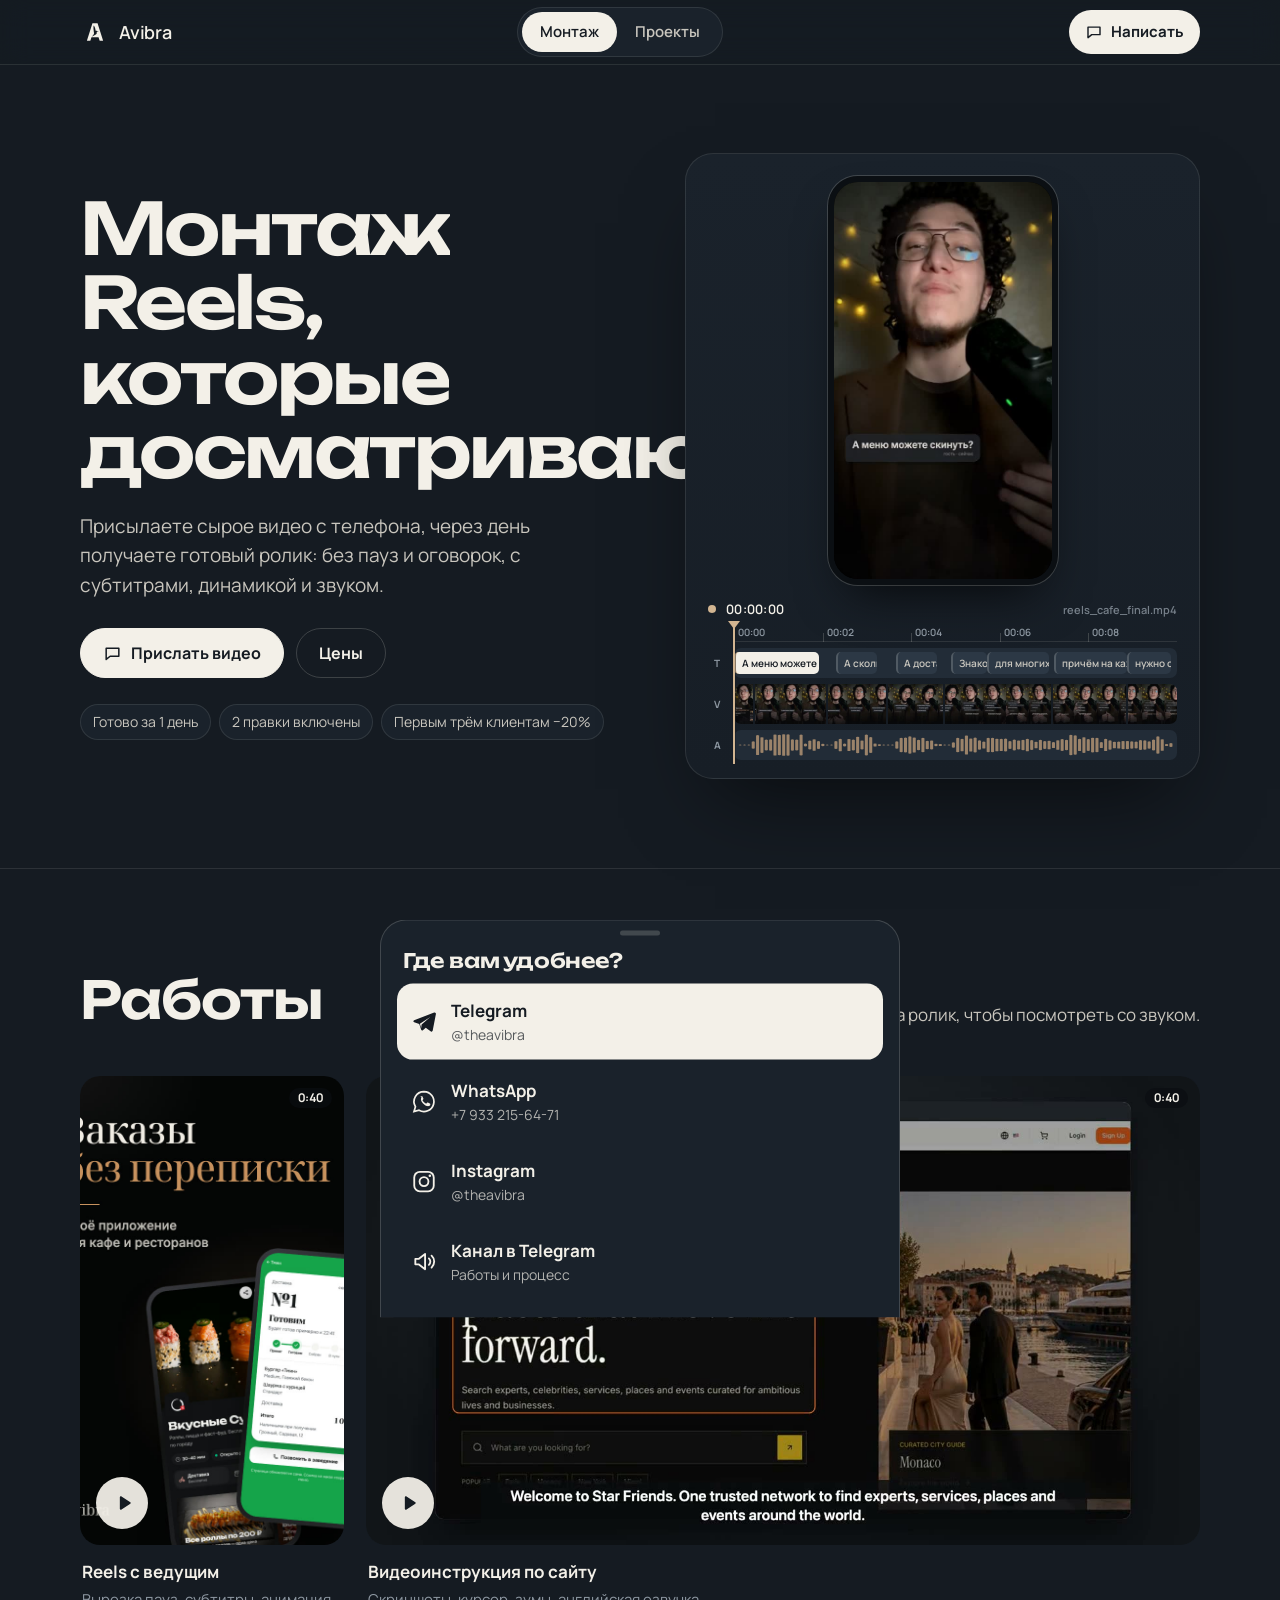
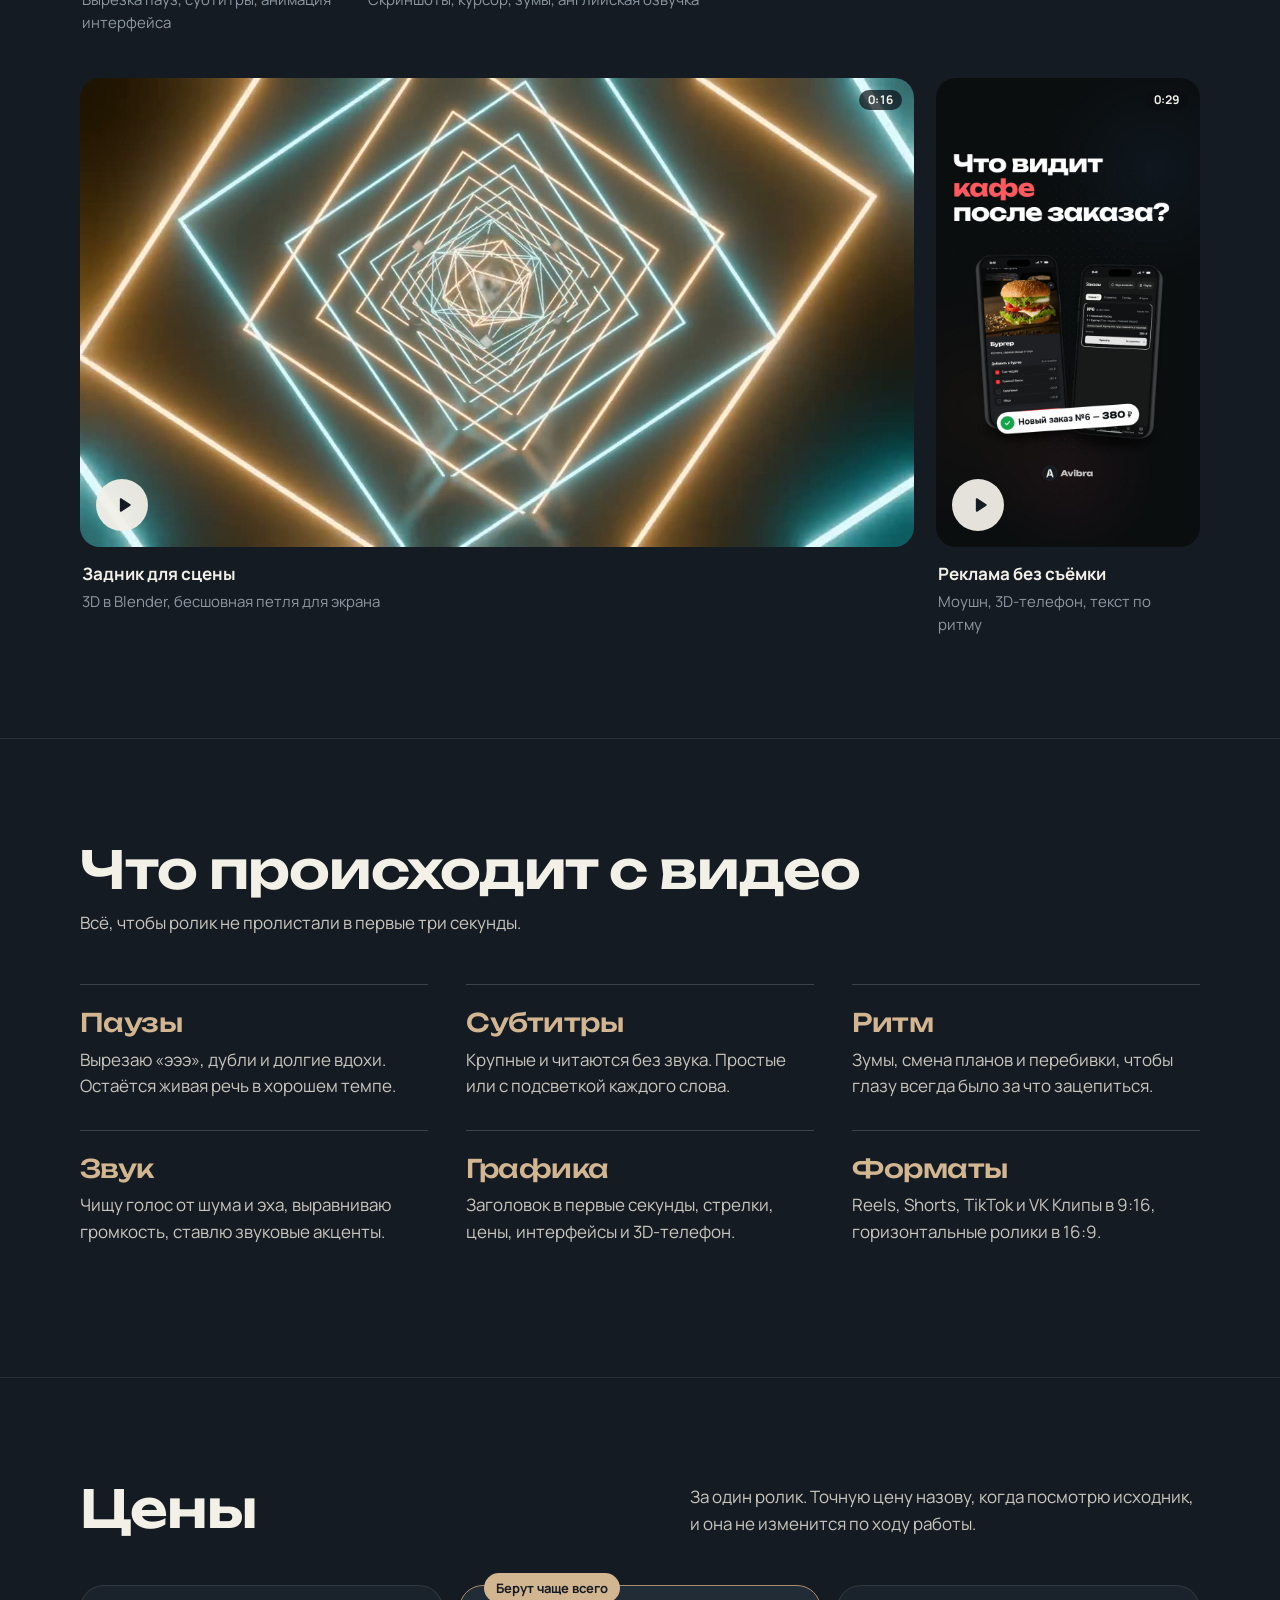
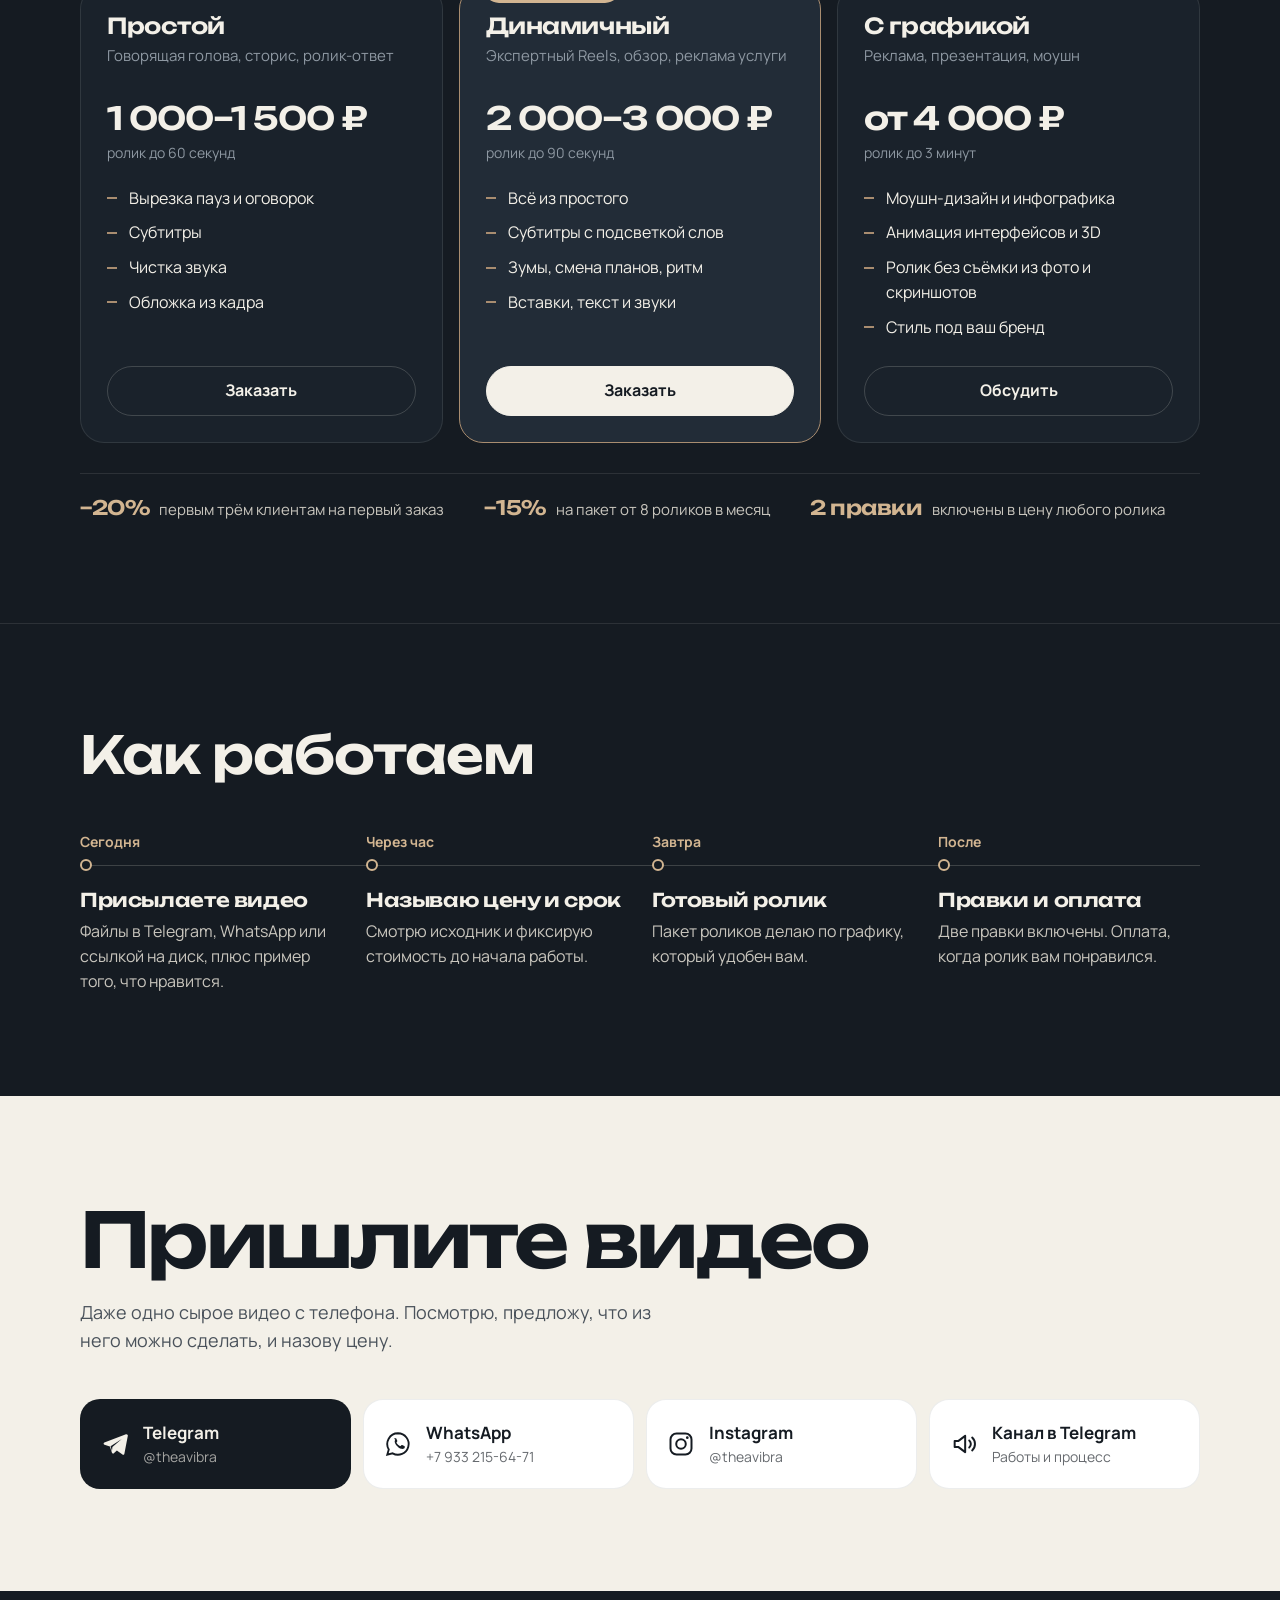
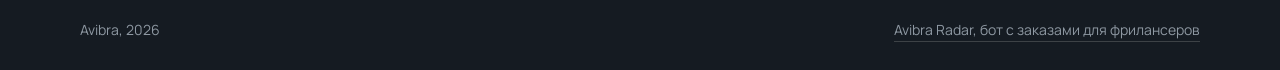
==== montazh/index.html @ d9e817b3 "Новый дизайн на главном адресе, /v2/ остаётся Co-Authored-By: Claude Opus 5.5 <noreply@anthropic.com" ====
<!doctype html>
<html lang="ru" data-page="m">
<head>
<meta charset="utf-8">
<meta name="viewport" content="width=device-width, initial-scale=1, viewport-fit=cover">
<meta name="theme-color" content="#151B22">
<meta name="color-scheme" content="dark">

<title>Монтаж Reels и коротких роликов, Avibra</title>
<meta name="description" content="Монтирую Reels, Shorts и TikTok: вырезка пауз, субтитры, динамика и звук. От 1 000 ₽, готово за 1 день.">
<meta property="og:title" content="Монтаж Reels и коротких роликов, Avibra">
<meta property="og:description" content="Монтирую Reels, Shorts и TikTok: вырезка пауз, субтитры, динамика и звук. От 1 000 ₽, готово за 1 день.">
<meta property="og:image" content="https://avibnr.github.io/assets/radar-og.jpg">
<link rel="icon" href="/v2/avibra-favicon.svg" type="image/svg+xml">
<link rel="preload" href="/v2/fonts/unbounded.woff2" as="font" type="font/woff2" crossorigin>
<link rel="preload" href="/v2/fonts/manrope.woff2" as="font" type="font/woff2" crossorigin>
<link rel="stylesheet" href="/v2/style.css?v=10">
<script>document.documentElement.classList.add('js')</script>
</head>
<body>
<div class="progress" aria-hidden="true"></div>
<header class="bar">
  <div class="bar-in">
    <a class="logo" href="/" aria-label="Avibra, на главную"><svg aria-hidden="true"><use href="/v2/icons.svg#mark"/></svg><span>Avibra</span></a>
    <nav class="switch" aria-label="Направления">
      <a href="/montazh/" aria-current="page"><span class="pill"></span><span class="t">Монтаж</span></a>
      <a href="/proekty/"><span class="t">Проекты</span></a>
    </nav>
    <button class="bar-cta" type="button" data-write><svg aria-hidden="true"><use href="/v2/icons.svg#msg"/></svg><span>Написать</span></button>
  </div>
</header>
<main>
<section class="hero">
  <div class="wrap hero-in">
    <div class="hero-text">
      <h1><span class="w" style="--i:0"><span>Монтаж</span></span> <span class="w" style="--i:1"><span>Reels,</span></span> <span class="w" style="--i:2"><span>которые</span></span> <span class="w" style="--i:3"><span>досматривают</span></span></h1>
      <p class="lede">Присылаете сырое видео с телефона, через день получаете готовый ролик: без пауз и оговорок, с субтитрами, динамикой и звуком.</p>
      <div class="row">
        <button class="btn btn-main" type="button" data-write><svg aria-hidden="true"><use href="/v2/icons.svg#msg"/></svg>Прислать видео</button>
        <a class="btn" href="#price">Цены</a>
      </div>
      <p class="facts"><span>Готово за 1 день</span><span>2 правки включены</span><span>Первым трём клиентам −20%</span></p>
    </div>
    <div class="stage" data-show="m"><div class="stage-m"><div class="editor" data-len="10.0">
  <div class="phone">
    <video src="/assets/video/hero-loop.mp4" poster="/assets/video/hero-poster.jpg" muted loop playsinline autoplay preload="auto" aria-label="Фрагмент Reels, смонтированного в Avibra"></video>
    <span class="cap" aria-hidden="true"></span>
  </div>
  <div class="tl" aria-hidden="true">
    <div class="tl-top"><span class="rec"></span><span class="tc">00:00:00</span><span class="tl-name">reels_cafe_final.mp4</span></div>
    <div class="ruler"><span style="left:0.00%">00:00</span><span style="left:20.00%">00:02</span><span style="left:40.00%">00:04</span><span style="left:60.00%">00:06</span><span style="left:80.00%">00:08</span></div>
    <div class="track t"><b>T</b><div class="lane"><span class="sub" data-a="0.0" data-b="1.92" style="left:0.00%;width:19.20%">А меню можете скинуть?</span><span class="sub" data-a="2.3" data-b="3.22" style="left:23.00%;width:9.20%">А сколько ждать?</span><span class="sub" data-a="3.66" data-b="4.58" style="left:36.60%;width:9.20%">А доставка есть?</span><span class="sub" data-a="4.9" data-b="5.7" style="left:49.00%;width:8.00%">Знакомая ситуация</span><span class="sub" data-a="5.7" data-b="7.12" style="left:57.00%;width:14.20%">для многих заведений,</span><span class="sub" data-a="7.22" data-b="8.87" style="left:72.20%;width:16.50%">причём на каждое такое сообщение</span><span class="sub" data-a="8.87" data-b="9.86" style="left:88.70%;width:9.90%">нужно отвечать.</span></div></div>
    <div class="track v"><b>V</b><div class="lane"><div class="film" style="background-image:url(/assets/video/hero-strip.jpg)"></div><i style="left:4.50%"></i><i style="left:21.00%"></i><i style="left:34.50%"></i><i style="left:47.50%"></i><i style="left:71.70%"></i><i style="left:88.70%"></i></div></div>
    <div class="track a"><b>A</b><div class="lane"><svg class="wave" viewBox="0 0 200 40" preserveAspectRatio="none" aria-hidden="true"><rect x="0.3" y="19.3" width="1.4" height="1.4" rx=".7"/><rect x="2.3" y="19.3" width="1.4" height="1.4" rx=".7"/><rect x="4.3" y="19.3" width="1.4" height="1.4" rx=".7"/><rect x="6.3" y="13.7" width="1.4" height="12.6" rx=".7"/><rect x="8.3" y="3.3" width="1.4" height="33.5" rx=".7"/><rect x="10.3" y="6.9" width="1.4" height="26.3" rx=".7"/><rect x="12.3" y="10.8" width="1.4" height="18.4" rx=".7"/><rect x="14.3" y="10.5" width="1.4" height="19.1" rx=".7"/><rect x="16.3" y="2.4" width="1.4" height="35.3" rx=".7"/><rect x="18.3" y="3.1" width="1.4" height="33.8" rx=".7"/><rect x="20.3" y="2.0" width="1.4" height="36.0" rx=".7"/><rect x="22.3" y="2.2" width="1.4" height="35.6" rx=".7"/><rect x="24.3" y="10.5" width="1.4" height="19.1" rx=".7"/><rect x="26.3" y="11.0" width="1.4" height="18.0" rx=".7"/><rect x="28.3" y="2.7" width="1.4" height="34.6" rx=".7"/><rect x="30.3" y="17.5" width="1.4" height="5.0" rx=".7"/><rect x="32.3" y="12.6" width="1.4" height="14.8" rx=".7"/><rect x="34.3" y="10.3" width="1.4" height="19.4" rx=".7"/><rect x="36.3" y="13.5" width="1.4" height="13.0" rx=".7"/><rect x="38.3" y="17.8" width="1.4" height="4.3" rx=".7"/><rect x="40.3" y="19.3" width="1.4" height="1.4" rx=".7"/><rect x="42.3" y="19.3" width="1.4" height="1.4" rx=".7"/><rect x="44.3" y="13.5" width="1.4" height="13.0" rx=".7"/><rect x="46.3" y="9.6" width="1.4" height="20.9" rx=".7"/><rect x="48.3" y="17.5" width="1.4" height="5.0" rx=".7"/><rect x="50.3" y="9.9" width="1.4" height="20.2" rx=".7"/><rect x="52.3" y="10.8" width="1.4" height="18.4" rx=".7"/><rect x="54.3" y="6.1" width="1.4" height="27.7" rx=".7"/><rect x="56.3" y="12.4" width="1.4" height="15.1" rx=".7"/><rect x="58.3" y="2.5" width="1.4" height="34.9" rx=".7"/><rect x="60.3" y="6.7" width="1.4" height="26.6" rx=".7"/><rect x="62.3" y="17.3" width="1.4" height="5.4" rx=".7"/><rect x="64.3" y="18.6" width="1.4" height="2.9" rx=".7"/><rect x="66.3" y="19.3" width="1.4" height="1.4" rx=".7"/><rect x="68.3" y="19.3" width="1.4" height="1.4" rx=".7"/><rect x="70.3" y="19.3" width="1.4" height="1.4" rx=".7"/><rect x="72.3" y="13.9" width="1.4" height="12.2" rx=".7"/><rect x="74.3" y="8.1" width="1.4" height="23.8" rx=".7"/><rect x="76.3" y="7.6" width="1.4" height="24.8" rx=".7"/><rect x="78.3" y="5.6" width="1.4" height="28.8" rx=".7"/><rect x="80.3" y="7.4" width="1.4" height="25.2" rx=".7"/><rect x="82.3" y="11.2" width="1.4" height="17.6" rx=".7"/><rect x="84.3" y="8.1" width="1.4" height="23.8" rx=".7"/><rect x="86.3" y="13.0" width="1.4" height="14.0" rx=".7"/><rect x="88.3" y="12.4" width="1.4" height="15.1" rx=".7"/><rect x="90.3" y="17.8" width="1.4" height="4.3" rx=".7"/><rect x="92.3" y="18.2" width="1.4" height="3.6" rx=".7"/><rect x="94.3" y="19.3" width="1.4" height="1.4" rx=".7"/><rect x="96.3" y="19.3" width="1.4" height="1.4" rx=".7"/><rect x="98.3" y="15.5" width="1.4" height="9.0" rx=".7"/><rect x="100.3" y="8.1" width="1.4" height="23.8" rx=".7"/><rect x="102.3" y="9.6" width="1.4" height="20.9" rx=".7"/><rect x="104.3" y="4.0" width="1.4" height="32.0" rx=".7"/><rect x="106.3" y="9.0" width="1.4" height="22.0" rx=".7"/><rect x="108.3" y="7.6" width="1.4" height="24.8" rx=".7"/><rect x="110.3" y="12.1" width="1.4" height="15.8" rx=".7"/><rect x="112.3" y="14.1" width="1.4" height="11.9" rx=".7"/><rect x="114.3" y="7.9" width="1.4" height="24.1" rx=".7"/><rect x="116.3" y="8.1" width="1.4" height="23.8" rx=".7"/><rect x="118.3" y="9.4" width="1.4" height="21.2" rx=".7"/><rect x="120.3" y="9.7" width="1.4" height="20.5" rx=".7"/><rect x="122.3" y="9.2" width="1.4" height="21.6" rx=".7"/><rect x="124.3" y="13.5" width="1.4" height="13.0" rx=".7"/><rect x="126.3" y="10.8" width="1.4" height="18.4" rx=".7"/><rect x="128.3" y="12.4" width="1.4" height="15.1" rx=".7"/><rect x="130.3" y="11.4" width="1.4" height="17.3" rx=".7"/><rect x="132.3" y="9.6" width="1.4" height="20.9" rx=".7"/><rect x="134.3" y="11.7" width="1.4" height="16.6" rx=".7"/><rect x="136.3" y="14.4" width="1.4" height="11.2" rx=".7"/><rect x="138.3" y="11.4" width="1.4" height="17.3" rx=".7"/><rect x="140.3" y="13.3" width="1.4" height="13.3" rx=".7"/><rect x="142.3" y="12.8" width="1.4" height="14.4" rx=".7"/><rect x="144.3" y="15.0" width="1.4" height="10.1" rx=".7"/><rect x="146.3" y="11.9" width="1.4" height="16.2" rx=".7"/><rect x="148.3" y="10.1" width="1.4" height="19.8" rx=".7"/><rect x="150.3" y="11.2" width="1.4" height="17.6" rx=".7"/><rect x="152.3" y="3.1" width="1.4" height="33.8" rx=".7"/><rect x="154.3" y="3.8" width="1.4" height="32.4" rx=".7"/><rect x="156.3" y="9.7" width="1.4" height="20.5" rx=".7"/><rect x="158.3" y="6.9" width="1.4" height="26.3" rx=".7"/><rect x="160.3" y="10.1" width="1.4" height="19.8" rx=".7"/><rect x="162.3" y="7.8" width="1.4" height="24.5" rx=".7"/><rect x="164.3" y="8.1" width="1.4" height="23.8" rx=".7"/><rect x="166.3" y="15.0" width="1.4" height="10.1" rx=".7"/><rect x="168.3" y="9.7" width="1.4" height="20.5" rx=".7"/><rect x="170.3" y="12.1" width="1.4" height="15.8" rx=".7"/><rect x="172.3" y="14.4" width="1.4" height="11.2" rx=".7"/><rect x="174.3" y="14.1" width="1.4" height="11.9" rx=".7"/><rect x="176.3" y="13.2" width="1.4" height="13.7" rx=".7"/><rect x="178.3" y="13.2" width="1.4" height="13.7" rx=".7"/><rect x="180.3" y="13.7" width="1.4" height="12.6" rx=".7"/><rect x="182.3" y="14.2" width="1.4" height="11.5" rx=".7"/><rect x="184.3" y="11.7" width="1.4" height="16.6" rx=".7"/><rect x="186.3" y="12.1" width="1.4" height="15.8" rx=".7"/><rect x="188.3" y="13.9" width="1.4" height="12.2" rx=".7"/><rect x="190.3" y="11.0" width="1.4" height="18.0" rx=".7"/><rect x="192.3" y="5.4" width="1.4" height="29.2" rx=".7"/><rect x="194.3" y="10.3" width="1.4" height="19.4" rx=".7"/><rect x="196.3" y="18.2" width="1.4" height="3.6" rx=".7"/><rect x="198.3" y="16.6" width="1.4" height="6.8" rx=".7"/></svg></div></div>
    <div class="head"><span></span></div>
  </div>
</div>
</div></div>
  </div>
</section>

<section class="sec" id="works">
  <div class="wrap">
    <div class="sec-head"><h2>Работы</h2><p>Нажмите на ролик, чтобы посмотреть со звуком.</p></div>
    <div class="works">
<figure class="work tall">
  <button class="work-play" type="button" data-src="/assets/video/reel-cafe.mp4" data-kind="tall" aria-label="Смотреть со звуком: Reels с ведущим">
    <img src="/assets/video/reel-poster-v2.jpg" alt="" loading="lazy">
    <span class="dur">0:40</span>
    <span class="play"><svg aria-hidden="true"><use href="/v2/icons.svg#play"/></svg></span>
  </button>
  <figcaption><b>Reels с ведущим</b><span>Вырезка пауз, субтитры, анимация интерфейса</span></figcaption>
</figure>
<figure class="work wide">
  <button class="work-play" type="button" data-src="/assets/video/guide-demo.mp4" data-kind="wide" aria-label="Смотреть со звуком: Видеоинструкция по сайту">
    <img src="/assets/video/guide-poster.jpg" alt="" loading="lazy">
    <span class="dur">0:40</span>
    <span class="play"><svg aria-hidden="true"><use href="/v2/icons.svg#play"/></svg></span>
  </button>
  <figcaption><b>Видеоинструкция по сайту</b><span>Скриншоты, курсор, зумы, английская озвучка</span></figcaption>
</figure>
<span class="works-break"></span><figure class="work wide">
  <button class="work-play" type="button" data-src="/assets/video/neon-loop.mp4" data-kind="wide" aria-label="Смотреть со звуком: Задник для сцены">
    <img src="/assets/video/neon-poster.jpg" alt="" loading="lazy">
    <span class="dur">0:16</span>
    <span class="play"><svg aria-hidden="true"><use href="/v2/icons.svg#play"/></svg></span>
  </button>
  <figcaption><b>Задник для сцены</b><span>3D в Blender, бесшовная петля для экрана</span></figcaption>
</figure>
<figure class="work tall">
  <button class="work-play" type="button" data-src="/assets/video/short-cafe.mp4" data-kind="tall" aria-label="Смотреть со звуком: Реклама без съёмки">
    <img src="/assets/video/short-cover.jpg" alt="" loading="lazy">
    <span class="dur">0:29</span>
    <span class="play"><svg aria-hidden="true"><use href="/v2/icons.svg#play"/></svg></span>
  </button>
  <figcaption><b>Реклама без съёмки</b><span>Моушн, 3D-телефон, текст по ритму</span></figcaption>
</figure>
</div>

  </div>
</section>

<section class="sec">
  <div class="wrap">
    <div class="sec-head"><h2>Что происходит с видео</h2><p>Всё, чтобы ролик не пролистали в первые три секунды.</p></div>
    <div class="inside"><div><h3>Паузы</h3><p>Вырезаю «эээ», дубли и долгие вдохи. Остаётся живая речь в хорошем темпе.</p></div><div><h3>Субтитры</h3><p>Крупные и читаются без звука. Простые или с подсветкой каждого слова.</p></div><div><h3>Ритм</h3><p>Зумы, смена планов и перебивки, чтобы глазу всегда было за что зацепиться.</p></div><div><h3>Звук</h3><p>Чищу голос от шума и эха, выравниваю громкость, ставлю звуковые акценты.</p></div><div><h3>Графика</h3><p>Заголовок в первые секунды, стрелки, цены, интерфейсы и 3D-телефон.</p></div><div><h3>Форматы</h3><p>Reels, Shorts, TikTok и VK Клипы в 9:16, горизонтальные ролики в 16:9.</p></div></div>
  </div>
</section>

<section class="sec" id="price">
  <div class="wrap">
    <div class="sec-head"><h2>Цены</h2><p>За один ролик. Точную цену назову, когда посмотрю исходник, и она не изменится по ходу работы.</p></div>
    <div class="tiers">
  <div class="tier">
    <h3>Простой</h3><p class="note">Говорящая голова, сторис, ролик-ответ</p>
    <p class="price">1 000–1 500 ₽</p><p class="unit">ролик до 60 секунд</p>
    <ul><li>Вырезка пауз и оговорок</li><li>Субтитры</li><li>Чистка звука</li><li>Обложка из кадра</li></ul>
    <button class="btn" type="button" data-write>Заказать</button>
  </div>
  <div class="tier pick">
    <span class="badge">Берут чаще всего</span><h3>Динамичный</h3><p class="note">Экспертный Reels, обзор, реклама услуги</p>
    <p class="price">2 000–3 000 ₽</p><p class="unit">ролик до 90 секунд</p>
    <ul><li>Всё из простого</li><li>Субтитры с подсветкой слов</li><li>Зумы, смена планов, ритм</li><li>Вставки, текст и звуки</li></ul>
    <button class="btn btn-main" type="button" data-write>Заказать</button>
  </div>
  <div class="tier">
    <h3>С графикой</h3><p class="note">Реклама, презентация, моушн</p>
    <p class="price">от 4 000 ₽</p><p class="unit">ролик до 3 минут</p>
    <ul><li>Моушн-дизайн и инфографика</li><li>Анимация интерфейсов и 3D</li><li>Ролик без съёмки из фото и скриншотов</li><li>Стиль под ваш бренд</li></ul>
    <button class="btn" type="button" data-write>Обсудить</button>
  </div>
</div>

    <div class="deals"><p><b>−20%</b><span>первым трём клиентам на первый заказ</span></p><p><b>−15%</b><span>на пакет от 8 роликов в месяц</span></p><p><b>2 правки</b><span>включены в цену любого ролика</span></p></div>

  </div>
</section>

<section class="sec">
  <div class="wrap">
    <div class="sec-head"><h2>Как работаем</h2></div>
    <ol class="steps"><li><span class="when">Сегодня</span><b>Присылаете видео</b><p>Файлы в Telegram, WhatsApp или ссылкой на диск, плюс пример того, что нравится.</p></li><li><span class="when">Через час</span><b>Называю цену и срок</b><p>Смотрю исходник и фиксирую стоимость до начала работы.</p></li><li><span class="when">Завтра</span><b>Готовый ролик</b><p>Пакет роликов делаю по графику, который удобен вам.</p></li><li><span class="when">После</span><b>Правки и оплата</b><p>Две правки включены. Оплата, когда ролик вам понравился.</p></li></ol>

  </div>
</section>
</main>
<section class="contact" id="contact">
  <div class="wrap">
    <h2>Пришлите видео</h2>
    <p>Даже одно сырое видео с телефона. Посмотрю, предложу, что из него можно сделать, и назову цену.</p>
    <div class="links">
      <a href="https://t.me/theavibra" target="_blank" rel="noopener"><svg aria-hidden="true"><use href="/v2/icons.svg#tg"/></svg><b>Telegram</b><span>@theavibra</span></a>
      <a href="https://wa.me/79332156471" target="_blank" rel="noopener"><svg aria-hidden="true"><use href="/v2/icons.svg#wa"/></svg><b>WhatsApp</b><span>+7 933 215-64-71</span></a>
      <a href="https://www.instagram.com/theavibra/" target="_blank" rel="noopener"><svg aria-hidden="true"><use href="/v2/icons.svg#ig"/></svg><b>Instagram</b><span>@theavibra</span></a>
      <a href="https://t.me/avibralog" target="_blank" rel="noopener"><svg aria-hidden="true"><use href="/v2/icons.svg#ch"/></svg><b>Канал в Telegram</b><span>Работы и процесс</span></a>
    </div>
  </div>
</section>
<footer class="foot">
  <div class="wrap">
    <span>Avibra, 2026</span>
    <a href="/radar/">Avibra Radar, бот с заказами для фрилансеров</a>
  </div>
</footer>

<button class="fab" type="button" data-write><svg aria-hidden="true"><use href="/v2/icons.svg#msg"/></svg>Написать</button>
<div class="sheet-bg"></div>
<div class="sheet" role="dialog" aria-label="Как связаться">
  <div class="grab"></div>
  <h3>Где вам удобнее?</h3>
  <a href="https://t.me/theavibra" target="_blank" rel="noopener"><svg aria-hidden="true"><use href="/v2/icons.svg#tg"/></svg><b>Telegram</b><span>@theavibra</span></a>
  <a href="https://wa.me/79332156471" target="_blank" rel="noopener"><svg aria-hidden="true"><use href="/v2/icons.svg#wa"/></svg><b>WhatsApp</b><span>+7 933 215-64-71</span></a>
  <a href="https://www.instagram.com/theavibra/" target="_blank" rel="noopener"><svg aria-hidden="true"><use href="/v2/icons.svg#ig"/></svg><b>Instagram</b><span>@theavibra</span></a>
  <a href="https://t.me/avibralog" target="_blank" rel="noopener"><svg aria-hidden="true"><use href="/v2/icons.svg#ch"/></svg><b>Канал в Telegram</b><span>Работы и процесс</span></a>
</div>

<dialog class="lb" aria-label="Просмотр видео">
  <button class="lb-x" type="button" aria-label="Закрыть"><svg aria-hidden="true"><use href="/v2/icons.svg#x"/></svg></button>
  <div class="lb-box"></div>
</dialog>
<script src="/v2/main.js?v=10" defer></script>
</body>
</html>
---- v2/style.css ----
/* Avibra. One dark "editing room": graphite surfaces, ivory type, bronze for the playhead and everything that marks time. */

@font-face{font-family:Unbounded;src:url(/v2/fonts/unbounded.woff2) format("woff2");font-weight:200 900;font-display:swap}
@font-face{font-family:Manrope;src:url(/v2/fonts/manrope.woff2) format("woff2");font-weight:200 800;font-display:swap}

:root{
  --ink:#151B22;--ink2:#1A222B;--ink3:#222C37;--ink4:#2C3845;
  --iv:#F3F0E8;--iv2:#C9C6BE;--mute:#8E98A2;
  --br:#A98D70;--brh:#D2B591;
  --line:rgba(243,240,232,.1);--line2:rgba(243,240,232,.18);
  --fd:Unbounded,"Arial Black",system-ui,sans-serif;
  --fb:Manrope,system-ui,-apple-system,sans-serif;
  --e:cubic-bezier(.2,.7,.1,1);--e2:cubic-bezier(.65,0,.25,1);
  --wrap:1200px;--gut:clamp(16px,4vw,40px);
  --r:20px;
}
*,*::before,*::after{box-sizing:border-box}
html{-webkit-text-size-adjust:100%;-webkit-tap-highlight-color:transparent;scroll-behavior:smooth;scroll-padding-top:80px}
body{margin:0;background:var(--ink);color:var(--iv);font:400 17px/1.55 var(--fb);overflow-x:clip}
img,video{display:block;max-width:100%;height:auto}
a{color:inherit}
h1,h2,h3{margin:0;font-family:var(--fd);font-weight:600;letter-spacing:-.02em;line-height:1.08}
p{margin:0}
button{font:inherit;color:inherit;background:none;border:0;padding:0;cursor:pointer}
button,a,[role=button]{touch-action:manipulation}
button,.btn,.switch a,.tabs button{-webkit-user-select:none;user-select:none}
:focus-visible{outline:2px solid var(--brh);outline-offset:3px;border-radius:8px}
.wrap{max-width:var(--wrap);margin:0 auto;padding:0 var(--gut)}
svg{width:1em;height:1em;flex:none}

/* page transitions between the three pages; the header and the switch pill stay put */
@view-transition{navigation:auto}
.bar{view-transition-name:bar}
.switch .pill{view-transition-name:pill}
::view-transition-old(root){animation:vt-out .22s var(--e2) both}
::view-transition-new(root){animation:vt-in .42s var(--e) both}
::view-transition-group(pill){animation-duration:.42s;animation-timing-function:var(--e)}
@keyframes vt-out{to{opacity:0;transform:translateY(-12px)}}
@keyframes vt-in{from{opacity:0;transform:translateY(18px)}}

/* reading progress: a playhead running along the top edge */
.progress{position:fixed;left:0;top:0;height:2px;width:100%;background:var(--brh);transform-origin:0 50%;transform:scaleX(0);z-index:60;pointer-events:none}
@supports (animation-timeline:scroll()){
  .progress{animation:prog linear both;animation-timeline:scroll(root)}
  @keyframes prog{to{transform:scaleX(1)}}
}

/* ---------- header ---------- */
.bar{position:sticky;top:0;z-index:40;background:rgba(21,27,34,.78);-webkit-backdrop-filter:blur(14px) saturate(1.3);backdrop-filter:blur(14px) saturate(1.3);border-bottom:1px solid var(--line);padding-top:env(safe-area-inset-top,0px)}
.bar-in{max-width:var(--wrap);margin:0 auto;padding:0 var(--gut);height:64px;display:flex;align-items:center;gap:16px}
.logo{display:flex;align-items:center;gap:9px;text-decoration:none;font:600 18px/1 var(--fb);letter-spacing:-.01em}
.logo svg{width:30px;height:30px}
.switch{margin:0 auto;display:flex;background:var(--ink2);border:1px solid var(--line);border-radius:999px;padding:4px}
.switch a{position:relative;display:block;padding:8px 18px;border-radius:999px;text-decoration:none;font-weight:600;font-size:15px;color:var(--iv2);transition:color .2s}
.switch a .t{position:relative;z-index:1}
.switch a[aria-current]{color:var(--ink)}
.switch .pill{position:absolute;inset:0;border-radius:999px;background:var(--iv)}
.bar-cta{display:flex;align-items:center;gap:8px;padding:10px 16px;border-radius:999px;background:var(--iv);color:var(--ink);font-weight:700;font-size:15px;transition:transform .12s var(--e)}
.bar-cta svg{width:18px;height:18px}
.bar-cta:active,.btn:active{transform:scale(.96)}
@media (max-width:640px){
  .bar-in{height:58px;gap:10px}
  .logo span{display:none}
  .switch{margin:0 0 0 auto}
  .switch a{padding:7px 14px;font-size:14px}
  .bar-cta{display:none}
}

/* ---------- buttons ---------- */
.btn{display:inline-flex;align-items:center;justify-content:center;gap:9px;min-height:50px;padding:0 22px;border-radius:999px;border:1px solid var(--line2);text-decoration:none;font-weight:700;font-size:16px;transition:transform .12s var(--e),background .2s,border-color .2s}
.btn svg{width:19px;height:19px}
.btn-main{background:var(--iv);color:var(--ink);border-color:var(--iv)}
@media (hover:hover) and (pointer:fine){
  .btn:hover{border-color:var(--iv2)}
  .btn-main:hover{background:#fff}
  .bar-cta:hover{background:#fff}
  .switch a:not([aria-current]):hover{color:var(--iv)}
}
.row{display:flex;flex-wrap:wrap;align-items:center;gap:12px}

/* ---------- hero ---------- */
.hero{padding:clamp(36px,7vw,88px) 0 clamp(48px,7vw,96px)}
.hero-in{display:grid;grid-template-columns:minmax(0,1.05fr) minmax(0,1fr);gap:clamp(32px,5vw,72px);align-items:center}
.hero h1{font-size:clamp(38px,5.6vw,76px);font-weight:600;line-height:1.04;letter-spacing:-.035em;text-wrap:balance}
.lede{margin-top:22px;max-width:34em;font-size:clamp(17px,1.5vw,19px);color:var(--iv2)}
.hero .row{margin-top:28px}
.facts{margin-top:26px;display:flex;flex-wrap:wrap;gap:8px}
.facts span{padding:6px 12px;border-radius:999px;background:var(--ink2);border:1px solid var(--line);font-size:14px;color:var(--iv2)}

/* the load sequence: each word is cut in like a clip on the timeline */
.w{display:inline-block;overflow:hidden;vertical-align:top;padding-bottom:.1em;margin-bottom:-.1em}
.w>span{display:inline-block;animation:cut .7s var(--e) both;animation-delay:calc(var(--i) * 75ms + 80ms)}
@keyframes cut{from{transform:translateY(110%)}}
.lede,.hero .row,.hero .facts,.tabs,.pane-text{animation:rise .7s var(--e) both;animation-delay:.45s}
.stage{animation:stage-in 1s var(--e) both;animation-delay:.2s}
@keyframes rise{from{opacity:0;transform:translateY(14px)}}
@keyframes stage-in{from{opacity:0;transform:translateY(24px) scale(.98)}}

/* direction tabs on the home page */
.tabs{position:relative;display:inline-grid;grid-template-columns:1fr 1fr;margin-top:30px;padding:5px;border-radius:999px;background:var(--ink2);border:1px solid var(--line)}
.tabs button{position:relative;z-index:1;padding:12px 26px;border-radius:999px;font-weight:700;font-size:16px;color:var(--iv2);transition:color .3s}
.tabs button[aria-selected=true]{color:var(--ink)}
.tabs-pill{position:absolute;top:5px;bottom:5px;left:5px;width:calc(50% - 5px);border-radius:999px;background:var(--iv);transition:transform .45s var(--e)}
.tabs[data-at=p] .tabs-pill{transform:translateX(100%)}
.pane-text{margin-top:22px}
.pane-text p{max-width:30em;color:var(--iv2)}
.pane-text .row{margin-top:20px}
.from{font-size:15px;color:var(--brh);font-weight:600}

/* ---------- stage: the right half of every hero ---------- */
.stage{position:relative;display:grid}
.stage>div{grid-area:1/1;transition:opacity .5s var(--e),transform .6s var(--e),visibility .6s}
.stage[data-show=m] .stage-p,.stage[data-show=p] .stage-m{opacity:0;visibility:hidden;transform:translateY(16px) scale(.97);pointer-events:none}

/* editor window: phone over a live timeline */
.editor{position:relative;background:linear-gradient(180deg,var(--ink2),#171E26);border:1px solid var(--line);border-radius:28px;padding:22px 22px 18px;box-shadow:0 40px 80px -30px rgba(0,0,0,.6)}
.phone{position:relative;width:min(230px,58%);margin:0 auto;aspect-ratio:9/16;border-radius:30px;overflow:hidden;background:#000;border:6px solid #0B0F13;box-shadow:0 0 0 1px var(--line2),0 24px 50px -20px rgba(0,0,0,.8)}
.phone video{width:100%;height:100%;object-fit:cover}
.tl{position:relative;margin-top:18px;font:600 11px/1 var(--fb);color:var(--mute);--p:0}
.tl-top{display:flex;align-items:center;gap:10px;margin-bottom:10px}
.rec{width:8px;height:8px;border-radius:50%;background:var(--brh);animation:blink 1.6s steps(2) infinite}
@keyframes blink{50%{opacity:.25}}
.tc{font-variant-numeric:tabular-nums;color:var(--iv);font-size:13px;letter-spacing:.02em}
.tl-name{margin-left:auto;opacity:.8}
.ruler{position:relative;height:16px;margin-left:26px;border-bottom:1px solid var(--line)}
.ruler span{position:absolute;bottom:4px;padding-left:4px;font-size:10px;font-variant-numeric:tabular-nums}
.ruler span::before{content:"";position:absolute;left:0;bottom:-5px;height:9px;width:1px;background:var(--line2)}
.track{display:flex;align-items:center;gap:8px;margin-top:6px}
.track b{width:18px;flex:none;text-align:center;font-size:10px;color:var(--mute)}
.lane{position:relative;flex:1;height:30px;border-radius:7px;background:var(--ink3);overflow:hidden}
.track.v .lane{height:40px}
.film{position:absolute;inset:0;background-size:auto 100%;background-repeat:repeat-x;opacity:.85}
.track.v i{position:absolute;top:0;bottom:0;width:2px;margin-left:-1px;background:var(--ink)}
.sub{position:absolute;top:4px;bottom:4px;padding:0 6px;display:flex;align-items:center;border-radius:5px;background:var(--ink4);color:var(--iv2);font-size:10px;white-space:nowrap;overflow:hidden;text-overflow:ellipsis;border-left:2px solid var(--line2);transition:background .2s,color .2s}
.sub.on{background:var(--iv);color:var(--ink);border-left-color:var(--brh)}
.wave{position:absolute;inset:3px 4px;width:calc(100% - 8px);height:calc(100% - 6px);fill:var(--br);opacity:.9}
.head{position:absolute;top:24px;bottom:-4px;left:26px;right:0;pointer-events:none}
.head span{position:absolute;top:0;bottom:0;left:calc(var(--p) * 100%);width:2px;margin-left:-1px;background:var(--brh);box-shadow:0 0 0 1px rgba(21,27,34,.4)}
.head span::before{content:"";position:absolute;top:-6px;left:-5px;border:6px solid transparent;border-top:8px solid var(--brh)}

/* fan of real project screens */
.fan-in{position:relative;height:clamp(420px,44vw,540px)}
.fan figure{--pos:var(--k);position:absolute;left:50%;top:0;margin:0;width:clamp(200px,19vw,240px);aspect-ratio:778/1688;border-radius:30px;overflow:hidden;background:#000;border:6px solid #0B0F13;box-shadow:0 0 0 1px var(--line2),0 30px 60px -24px rgba(0,0,0,.85);
  transform:translateX(calc(-50% + var(--pos) * 34%)) translateY(calc(var(--pos) * 4%)) rotate(calc(var(--pos) * 4deg)) scale(calc(1 - var(--pos) * .08));
  z-index:calc(10 - var(--pos));filter:brightness(calc(1 - var(--pos) * .22));transition:transform .9s var(--e),filter .9s var(--e),opacity .6s}
.fan figure[data-pos="3"]{opacity:0}
.fan figure img{width:100%;height:100%;object-fit:cover;object-position:top}
.fan-cap{display:flex;justify-content:center;flex-wrap:wrap;gap:8px;margin-top:20px;font-size:15px;color:var(--iv2)}
.fan-cap b{color:var(--iv)}

@media (max-width:900px){
  .hero-in{grid-template-columns:1fr}
  .stage{max-width:520px;width:100%;margin:0 auto}
}
@media (max-width:640px){
  .hero h1{font-size:clamp(32px,9.6vw,44px)}
  .tabs{display:grid;width:100%}
  .tabs button{padding:12px 10px}
  .editor{padding:16px 12px 14px;border-radius:24px}
  .tl-name{display:none}
  .fan-in{height:min(112vw,500px)}
  .fan figure{width:50vw}
}

/* ---------- sections ---------- */
.sec{padding:clamp(56px,8vw,110px) 0;border-top:1px solid var(--line)}
.sec-head{display:flex;flex-wrap:wrap;align-items:end;justify-content:space-between;gap:12px 32px;margin-bottom:clamp(28px,4vw,48px)}
.sec-head h2{font-size:clamp(30px,4.2vw,52px)}
.sec-head p{max-width:30em;color:var(--iv2)}
.more{font-weight:700;text-decoration:none;border-bottom:1px solid var(--br);padding-bottom:2px}

/* works: each row shares a height, so clip widths follow their aspect ratio like clips on a timeline */
.works{display:flex;flex-wrap:wrap;gap:clamp(14px,1.8vw,22px)}
.work{margin:0;flex:var(--ar) 1 0;min-width:0}
.work.tall{--ar:.5625}
.work.wide{--ar:1.7778}
.work-play{position:relative;display:block;width:100%;border-radius:var(--r);overflow:hidden;background:var(--ink2);isolation:isolate}
.tall .work-play{aspect-ratio:9/16}
.wide .work-play{aspect-ratio:16/9}
.work-play img,.work-play video{position:absolute;inset:0;width:100%;height:100%;object-fit:cover;transition:transform .8s var(--e),opacity .3s}
.work-play video{z-index:1;opacity:0}
.work-play video.on{opacity:1}
.play{position:absolute;z-index:2;left:16px;bottom:16px;width:52px;height:52px;border-radius:50%;display:grid;place-items:center;background:rgba(243,240,232,.94);color:var(--ink);transition:transform .3s var(--e)}
.play svg{width:20px;height:20px;margin-left:3px}
.dur{position:absolute;z-index:2;right:12px;top:12px;padding:4px 9px;border-radius:999px;background:rgba(10,14,18,.7);font:700 12px/1 var(--fb);font-variant-numeric:tabular-nums}
.work figcaption{padding:14px 2px 0}
.work figcaption b{display:block;font-weight:700}
.work figcaption span{display:block;font-size:15px;color:var(--mute);margin-top:2px}
.work-play:active{transform:scale(.985)}
@media (hover:hover) and (pointer:fine){
  .work-play:hover img,.work-play:hover video{transform:scale(1.03)}
  .work-play:hover .play{transform:scale(1.1)}
}
.works-break{flex-basis:100%;height:0}
@media (max-width:760px){
  .works-break{display:none}
  .work.tall{flex:1 1 calc(50% - 8px)}
  .work.wide{flex:1 1 100%;order:1}
  .play{width:44px;height:44px;left:12px;bottom:12px}
}

/* what happens to the video */
.inside{display:grid;grid-template-columns:repeat(3,1fr);gap:0 clamp(20px,3vw,48px)}
.inside div{padding:24px 0 30px;border-top:1px solid var(--line2)}
.inside h3{font-size:clamp(20px,2vw,26px);font-weight:500;color:var(--brh)}
.inside p{margin-top:10px;color:var(--iv2)}
@media (max-width:820px){.inside{grid-template-columns:1fr 1fr}}
@media (max-width:520px){.inside{grid-template-columns:1fr}.inside div{padding:20px 0 22px}}

/* prices */
.tiers{display:grid;grid-template-columns:repeat(3,1fr);gap:16px;align-items:stretch}
.tier{position:relative;display:flex;flex-direction:column;padding:28px 26px 26px;border-radius:24px;background:var(--ink2);border:1px solid var(--line)}
.tier.pick{background:var(--ink3);border-color:var(--br)}
.badge{position:absolute;top:-13px;left:24px;padding:5px 12px;border-radius:999px;background:var(--brh);color:var(--ink);font-size:13px;font-weight:700}
.tier h3{font-size:22px;font-weight:600}
.note{margin-top:6px;font-size:15px;color:var(--mute);min-height:2.6em}
.price{margin-top:18px;font:600 clamp(26px,2.6vw,32px)/1.1 var(--fd);letter-spacing:-.03em;white-space:nowrap}
.unit{margin-top:6px;font-size:14px;color:var(--mute)}
.tier ul{list-style:none;margin:22px 0 26px;padding:0;display:grid;gap:10px;flex:1;align-content:start}
.tier li{position:relative;padding-left:22px;font-size:16px}
.tier li::before{content:"";position:absolute;left:0;top:.72em;width:10px;height:2px;background:var(--br)}
.deals{display:flex;flex-wrap:wrap;gap:12px 40px;margin-top:30px;padding-top:24px;border-top:1px solid var(--line)}
.deals p{display:flex;align-items:baseline;gap:10px}
.deals b{font:600 20px/1 var(--fd);color:var(--brh);letter-spacing:-.02em}
.deals span{color:var(--iv2);font-size:15px}
@media (max-width:860px){.tiers{grid-template-columns:1fr;gap:22px}.note{min-height:0}}

.plist{display:grid;max-width:980px}
.plist h3{font-size:20px;font-weight:500;color:var(--brh);margin:12px 0 6px}
.plist h3:not(:first-child){margin-top:40px}
.prow{display:grid;grid-template-columns:minmax(0,1fr) auto;gap:4px 24px;padding:18px 0;border-bottom:1px solid var(--line)}
.prow b{font-weight:700;font-size:18px}
.prow p{grid-column:1;color:var(--mute);font-size:15px}
.prow span{grid-row:1/3;grid-column:2;align-self:center;font:600 18px/1.2 var(--fd);letter-spacing:-.02em;white-space:nowrap;text-align:right}
@media (max-width:520px){.prow{grid-template-columns:1fr}.prow span{grid-row:auto;grid-column:1;text-align:left;margin-top:6px;font-size:17px;color:var(--brh)}}

/* process as a timeline: markers on one line, in the real order of things */
.steps{list-style:none;margin:0;padding:0;display:grid;grid-template-columns:repeat(4,1fr);gap:24px;position:relative}
.steps::before{content:"";position:absolute;left:0;right:0;top:34px;height:1px;background:var(--line2)}
.steps li{position:relative;display:flex;flex-direction:column}
.steps li::before{order:1}.steps b{order:2}.steps p{order:3}
.when{display:block;font-size:14px;font-weight:700;color:var(--brh);height:24px}
.steps li::before{content:"";display:block;width:12px;height:12px;border-radius:50%;background:var(--ink);border:2px solid var(--brh);margin:4px 0 18px}
.steps b{display:block;font:600 19px/1.2 var(--fd);letter-spacing:-.02em}
.steps p{margin-top:8px;color:var(--iv2);font-size:16px}
@media (max-width:820px){
  .steps{grid-template-columns:1fr;gap:28px;padding-left:28px}
  .steps::before{left:5px;top:6px;bottom:6px;right:auto;width:1px;height:auto}
  .steps li::before{position:absolute;left:-28px;top:2px;margin:0}
  .when{height:auto;margin-bottom:4px}
}

/* projects */
.proj{display:grid;grid-template-columns:minmax(0,1fr) minmax(0,1.1fr);gap:clamp(28px,5vw,72px);align-items:center;padding:clamp(28px,4vw,48px) 0;border-top:1px solid var(--line)}
.proj:first-of-type{border-top:0;padding-top:0}
.tag{font-size:14px;font-weight:700;color:var(--brh)}
.proj h3{margin-top:10px;font-size:clamp(26px,3vw,38px)}
.about{margin-top:14px;color:var(--iv2);max-width:32em}
.proj ul{margin:18px 0 0;padding:0;list-style:none;display:grid;gap:8px}
.proj li{position:relative;padding-left:22px}
.proj li::before{content:"";position:absolute;left:0;top:.75em;width:10px;height:2px;background:var(--br)}
.pprice{margin-top:22px;font:600 24px/1.2 var(--fd);letter-spacing:-.02em}
.pprice small{display:block;margin-top:6px;font:500 15px/1.4 var(--fb);color:var(--mute);letter-spacing:0}
.proj .row{margin-top:24px}
.proj-media{display:flex;justify-content:center;align-items:center;gap:14px;padding:clamp(20px,3vw,36px);border-radius:28px;background:radial-gradient(120% 90% at 50% 0%,var(--ink3),var(--ink2) 70%);border:1px solid var(--line)}
.proj-media.phones img{width:31%;border-radius:20px;border:4px solid #0B0F13;box-shadow:0 20px 40px -18px rgba(0,0,0,.8)}
.proj-media.phones img:nth-child(2){transform:translateY(-14px)}
.proj-media.one img{width:min(240px,55%)}
.proj-media.desk img{width:100%;border-radius:12px;box-shadow:0 20px 40px -18px rgba(0,0,0,.8)}
.proj-media.icon img{width:min(180px,45%);border-radius:40px}
@media (max-width:820px){.proj{grid-template-columns:1fr}.proj-media{order:-1}}

.gal{display:grid;grid-template-columns:repeat(3,1fr);gap:16px}
.gal figure{margin:0}
.gal img{width:100%;border-radius:16px;aspect-ratio:4/5;object-fit:cover;background:var(--ink2)}
.gal .wide{grid-column:1/-1}
.gal .wide img{aspect-ratio:2/1}
.gal figcaption{margin-top:10px;font-size:15px;color:var(--mute)}
@media (max-width:640px){.gal{grid-template-columns:1fr 1fr}.gal figure:first-child{grid-column:1/-1}.gal figure:first-child img{aspect-ratio:1}}

/* ---------- contacts: the one ivory block, so every page ends in the light ---------- */
.contact{background:var(--iv);color:var(--ink);padding:clamp(56px,8vw,110px) 0}
.contact h2{font-size:clamp(36px,6vw,76px);letter-spacing:-.035em}
.contact>.wrap>p{margin-top:18px;max-width:34em;color:#4A525B;font-size:18px}
.links{display:grid;grid-template-columns:repeat(4,1fr);gap:12px;margin-top:clamp(28px,4vw,44px)}
.links a{display:grid;grid-template-columns:auto 1fr;grid-template-rows:auto auto;column-gap:14px;align-items:center;padding:20px;border-radius:20px;background:#fff;border:1px solid rgba(21,27,34,.08);text-decoration:none;transition:transform .15s var(--e),box-shadow .25s}
.links a:first-child{background:var(--ink);color:var(--iv)}
.links svg{grid-row:1/3;width:28px;height:28px}
.links b{font-weight:700}
.links span{font-size:14px;opacity:.65}
.links a:active{transform:scale(.98)}
@media (hover:hover) and (pointer:fine){.links a:hover{transform:translateY(-3px);box-shadow:0 14px 30px -16px rgba(21,27,34,.45)}}
@media (max-width:900px){.links{grid-template-columns:1fr 1fr}}
@media (max-width:480px){.links{grid-template-columns:1fr}}

.foot{padding:28px 0 calc(28px + env(safe-area-inset-bottom,0px));font-size:14px;color:var(--mute)}
.foot .wrap{display:flex;flex-wrap:wrap;justify-content:space-between;gap:10px}
.foot a{text-decoration:none;border-bottom:1px solid var(--line2)}

/* ---------- floating button and contact sheet (phones) ---------- */
.fab{display:none}
@media (max-width:640px){
  .fab{position:fixed;z-index:45;left:50%;bottom:calc(16px + env(safe-area-inset-bottom,0px));transform:translateX(-50%);display:flex;align-items:center;gap:8px;padding:14px 24px;border-radius:999px;background:var(--iv);color:var(--ink);font-weight:800;box-shadow:0 14px 34px -10px rgba(0,0,0,.7);transition:transform .3s var(--e),opacity .3s}
  .fab svg{width:19px;height:19px}
  .fab.hide{opacity:0;transform:translate(-50%,120%);pointer-events:none}
  .fab:active{transform:translateX(-50%) scale(.96)}
}
.sheet-bg{position:fixed;inset:0;z-index:70;background:rgba(5,8,11,.6);opacity:0;pointer-events:none;transition:opacity .3s}
.sheet{position:fixed;z-index:71;left:50%;bottom:0;width:min(520px,100%);transform:translate(-50%,105%);background:var(--ink2);border:1px solid var(--line2);border-bottom:0;border-radius:26px 26px 0 0;padding:10px 16px calc(18px + env(safe-area-inset-bottom,0px));transition:transform .45s var(--e);overscroll-behavior:contain}
.sheet-open .sheet-bg{opacity:1;pointer-events:auto}
.sheet-open .sheet{transform:translate(-50%,0)}
.grab{width:40px;height:5px;border-radius:3px;background:var(--line2);margin:0 auto 14px}
.sheet h3{font-size:20px;margin:0 6px 12px}
.sheet a{display:grid;grid-template-columns:auto 1fr;column-gap:14px;align-items:center;padding:14px;border-radius:16px;text-decoration:none}
.sheet a+a{margin-top:4px}
.sheet a:first-of-type{background:var(--iv);color:var(--ink)}
.sheet svg{grid-row:1/3;width:26px;height:26px}
.sheet b{font-weight:700}
.sheet span{font-size:14px;opacity:.7}
.sheet a:not(:first-of-type):active{background:var(--ink3)}

/* ---------- lightbox ---------- */
.lb{padding:0;border:0;background:transparent;max-width:none;max-height:none;width:100vw;height:100dvh;margin:0;color:var(--iv);overscroll-behavior:contain}
.lb::backdrop{background:rgba(5,8,11,.92);-webkit-backdrop-filter:blur(8px);backdrop-filter:blur(8px)}
.lb[open]{display:grid;place-items:center;animation:lb-in .4s var(--e)}
.lb-box{display:grid;place-items:center;width:100%;height:100%;padding:72px 16px calc(24px + env(safe-area-inset-bottom,0px))}
.lb video{max-width:min(100%,1200px);max-height:100%;border-radius:18px;background:#000}
.lb-x{position:fixed;z-index:2;top:calc(14px + env(safe-area-inset-top,0px));right:14px;width:46px;height:46px;border-radius:50%;display:grid;place-items:center;background:rgba(243,240,232,.12);border:1px solid var(--line2)}
.lb-x svg{width:20px;height:20px}
@keyframes lb-in{from{opacity:0;transform:scale(.96)}}

@media (prefers-reduced-motion:reduce){
  *,*::before,*::after{animation-duration:.01ms!important;animation-delay:0s!important;transition-duration:.01ms!important;scroll-behavior:auto!important}
  .progress{display:none}
}
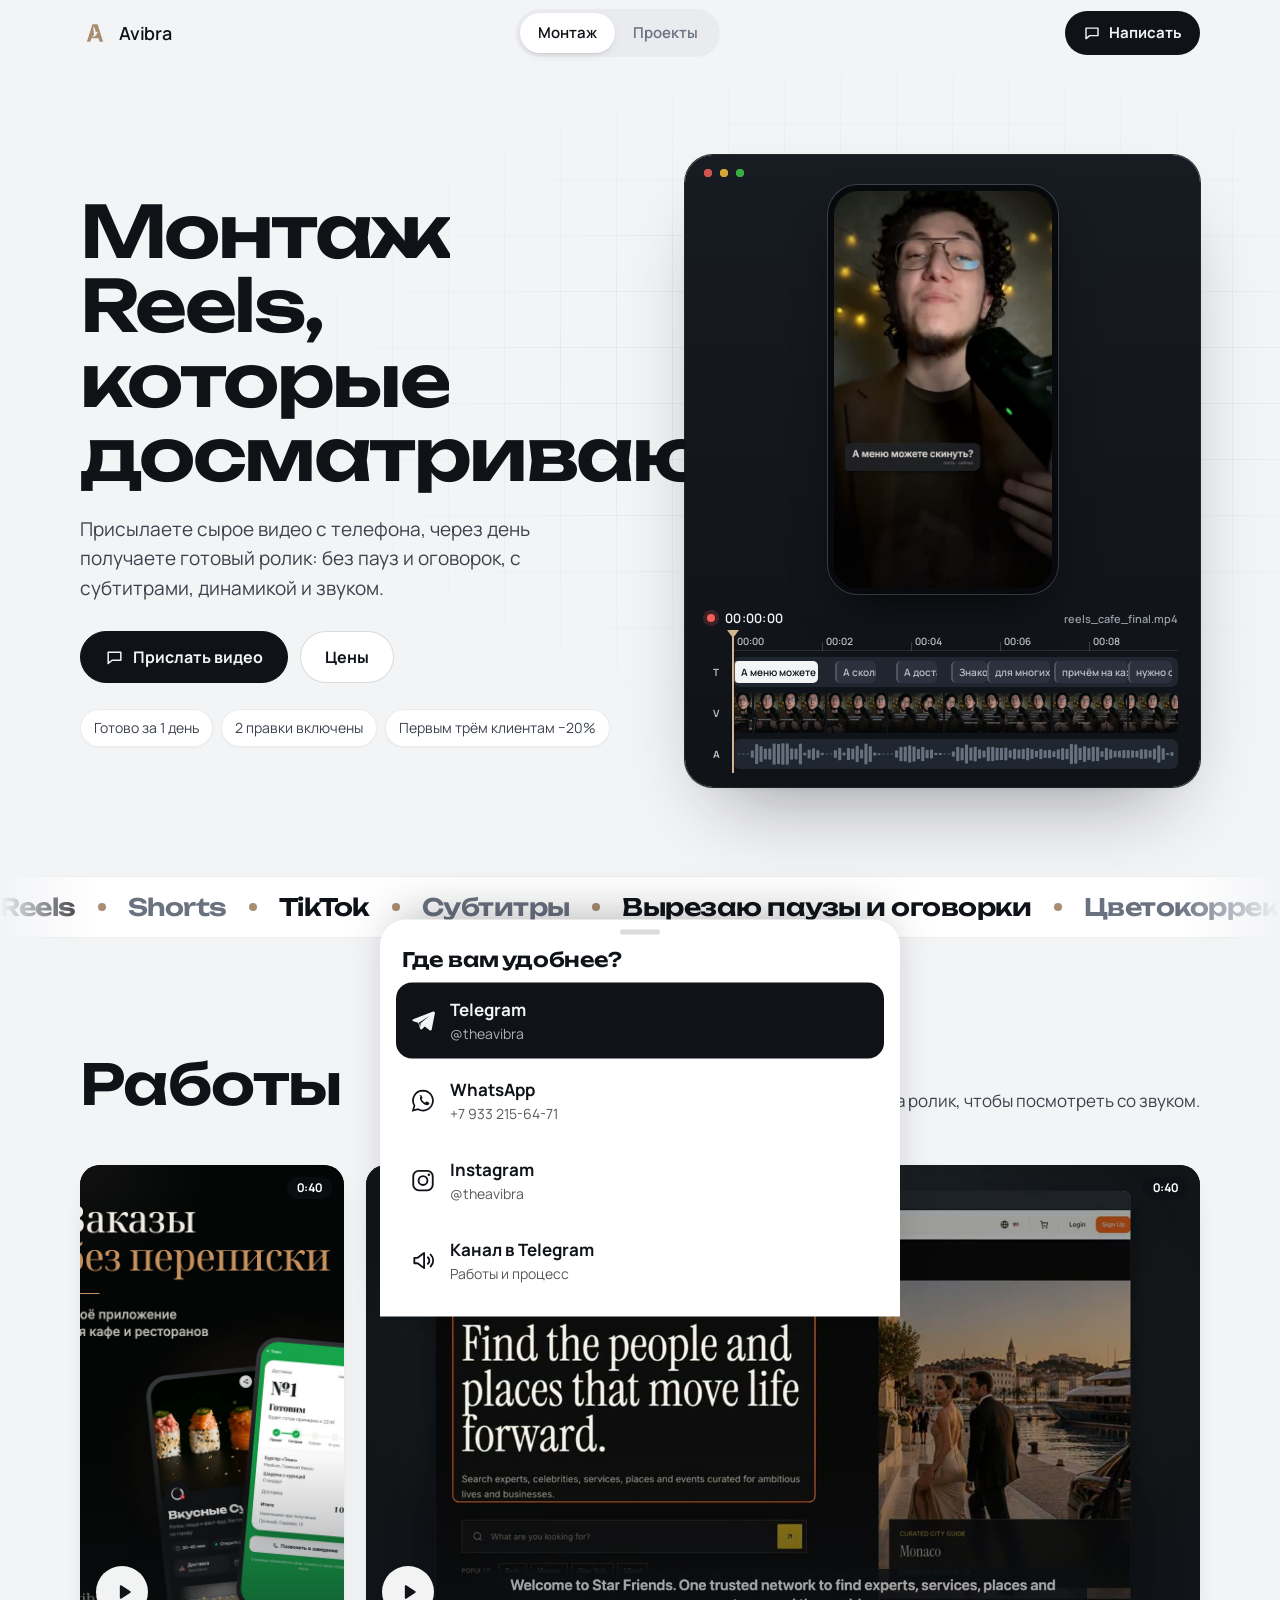
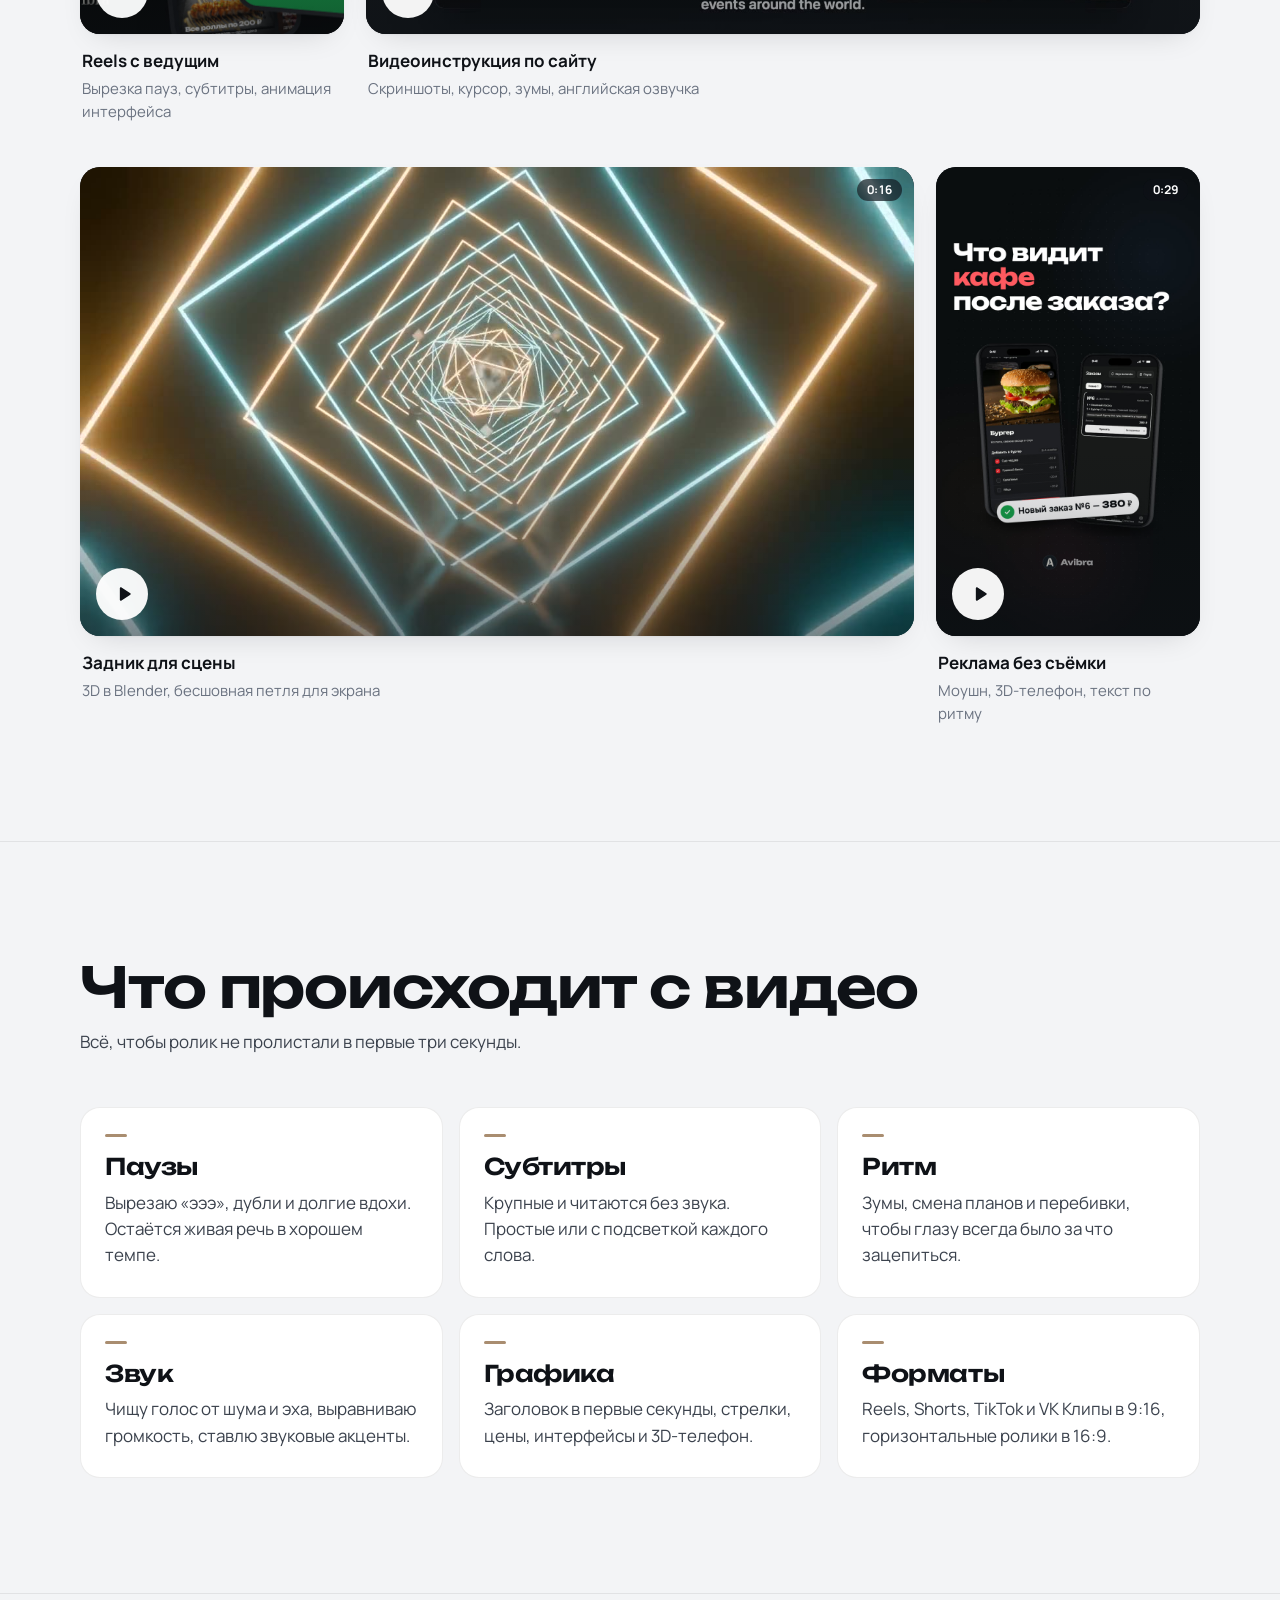
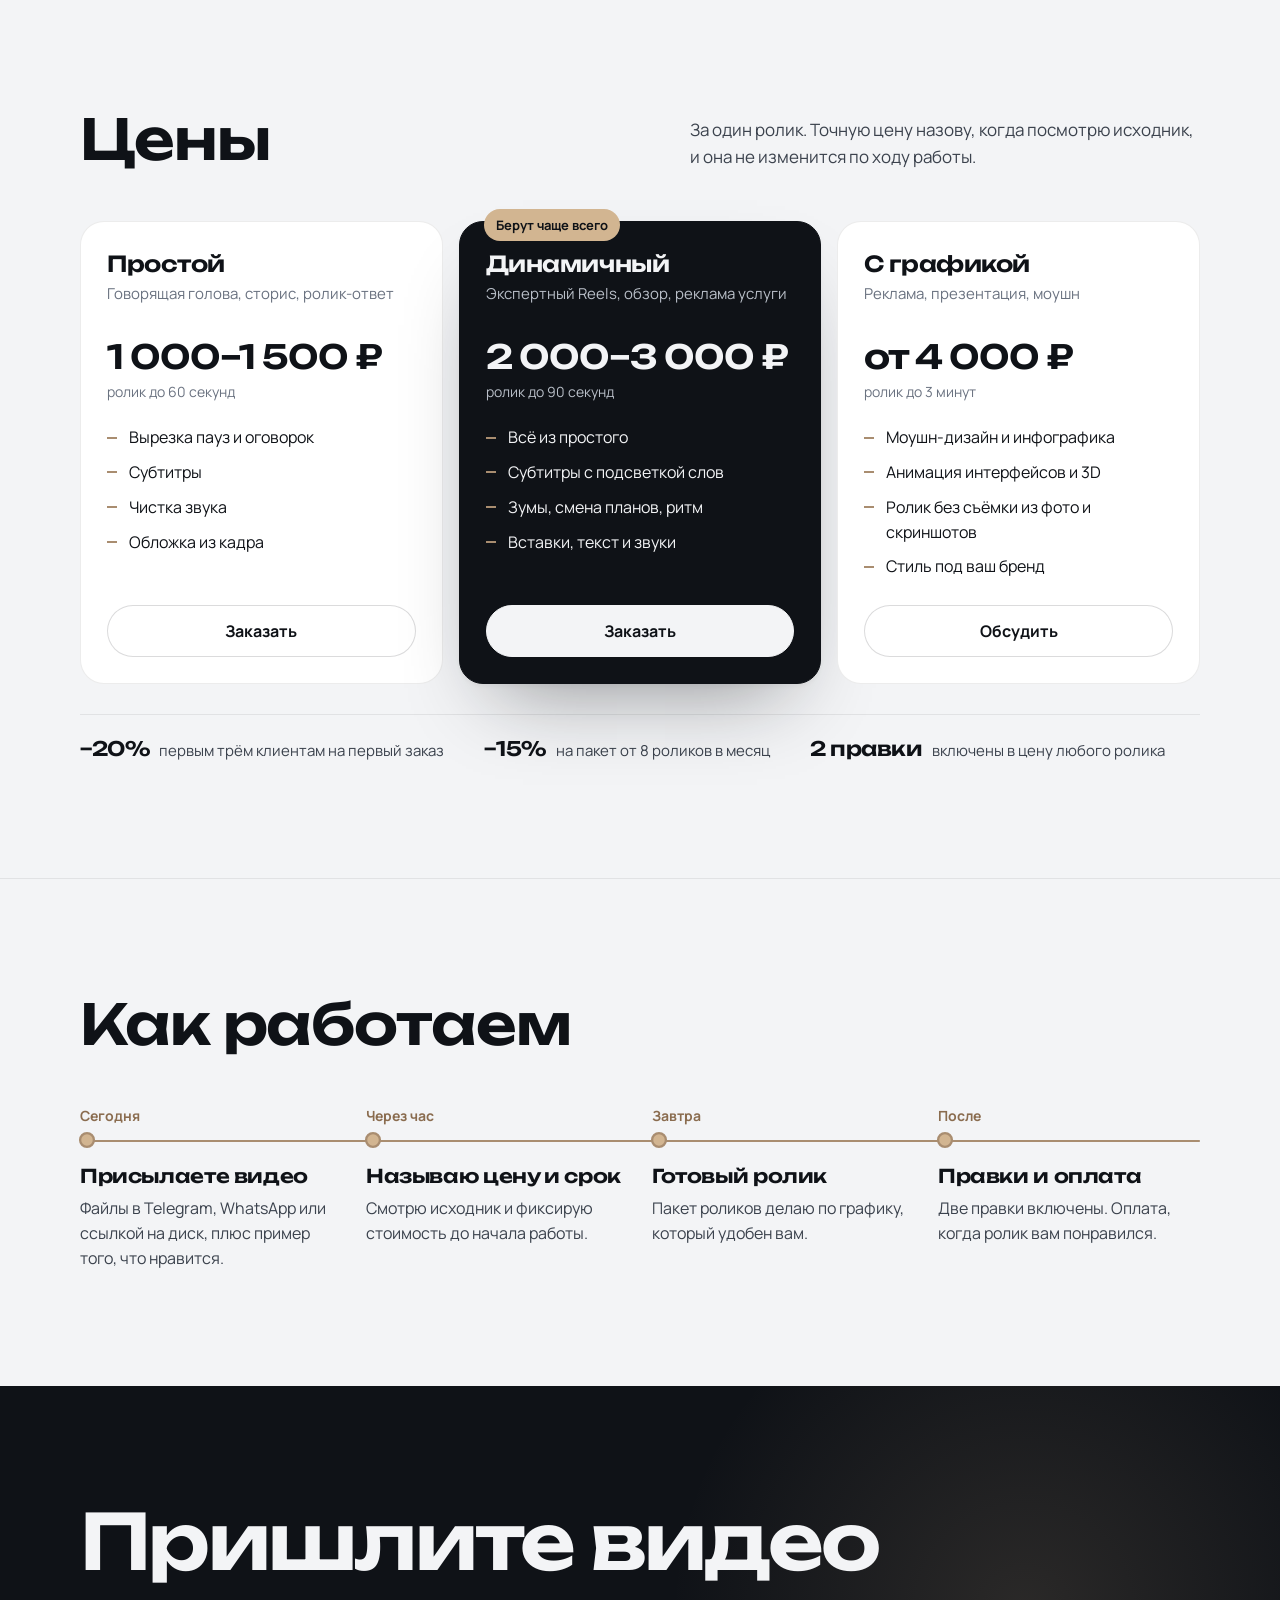
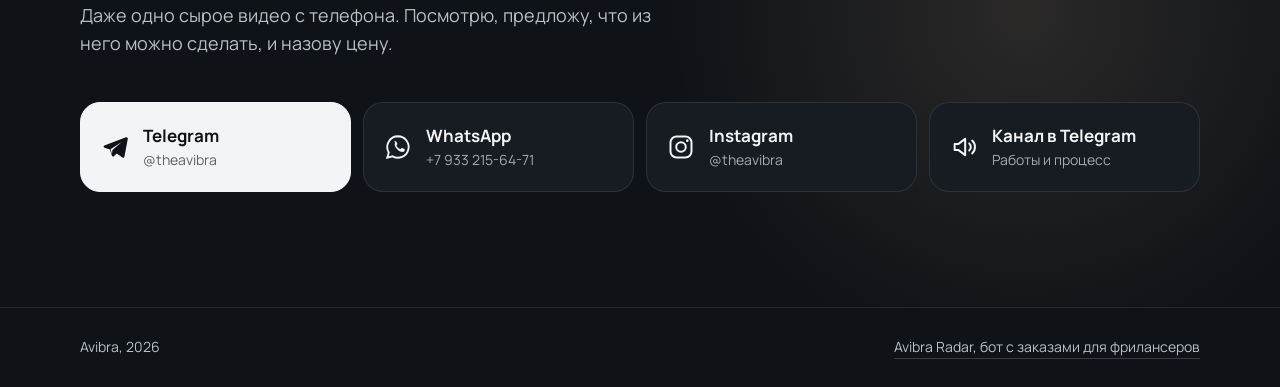
==== commit 8c7c5d3c: "Светлый редизайн: бронза только акцентом, больше анимаций Co-Authored-By: Claude Opus 5.5 <noreply@a" ====
--- a/montazh/index.html
+++ b/montazh/index.html
@@ -3,8 +3,8 @@
 <head>
 <meta charset="utf-8">
 <meta name="viewport" content="width=device-width, initial-scale=1, viewport-fit=cover">
-<meta name="theme-color" content="#151B22">
-<meta name="color-scheme" content="dark">
+<meta name="theme-color" content="#F3F4F6">
+<meta name="color-scheme" content="light">
 
 <title>Монтаж Reels и коротких роликов, Avibra</title>
 <meta name="description" content="Монтирую Reels, Shorts и TikTok: вырезка пауз, субтитры, динамика и звук. От 1 000 ₽, готово за 1 день.">
@@ -14,7 +14,7 @@
 <link rel="icon" href="/v2/avibra-favicon.svg" type="image/svg+xml">
 <link rel="preload" href="/v2/fonts/unbounded.woff2" as="font" type="font/woff2" crossorigin>
 <link rel="preload" href="/v2/fonts/manrope.woff2" as="font" type="font/woff2" crossorigin>
-<link rel="stylesheet" href="/v2/style.css?v=10">
+<link rel="stylesheet" href="/v2/style.css?v=12">
 <script>document.documentElement.classList.add('js')</script>
 </head>
 <body>
@@ -58,6 +58,7 @@
 </div></div>
   </div>
 </section>
+<div class="marquee" aria-label="Reels, Shorts, TikTok, Субтитры, Вырезаю паузы и оговорки, Цветокоррекция, Обложки, Рекламные ролики"><div class="marquee-track" aria-hidden="true"><span>Reels</span><span>Shorts</span><span>TikTok</span><span>Субтитры</span><span>Вырезаю паузы и оговорки</span><span>Цветокоррекция</span><span>Обложки</span><span>Рекламные ролики</span><span>Reels</span><span>Shorts</span><span>TikTok</span><span>Субтитры</span><span>Вырезаю паузы и оговорки</span><span>Цветокоррекция</span><span>Обложки</span><span>Рекламные ролики</span></div></div>
 
 <section class="sec" id="works">
   <div class="wrap">
@@ -178,6 +179,6 @@
   <button class="lb-x" type="button" aria-label="Закрыть"><svg aria-hidden="true"><use href="/v2/icons.svg#x"/></svg></button>
   <div class="lb-box"></div>
 </dialog>
-<script src="/v2/main.js?v=10" defer></script>
+<script src="/v2/main.js?v=12" defer></script>
 </body>
 </html>
--- a/v2/style.css
+++ b/v2/style.css
@@ -1,22 +1,27 @@
-/* Avibra. One dark "editing room": graphite surfaces, ivory type, bronze for the playhead and everything that marks time. */
+/* Avibra. A light, quiet studio page; the dark pieces are the objects on it (the editor window, phones, the contact desk).
+   Bronze is a marker, never a surface: the logo, the playhead, the progress line, small ticks. */
 
 @font-face{font-family:Unbounded;src:url(/v2/fonts/unbounded.woff2) format("woff2");font-weight:200 900;font-display:swap}
 @font-face{font-family:Manrope;src:url(/v2/fonts/manrope.woff2) format("woff2");font-weight:200 800;font-display:swap}
 
 :root{
-  --ink:#151B22;--ink2:#1A222B;--ink3:#222C37;--ink4:#2C3845;
-  --iv:#F3F0E8;--iv2:#C9C6BE;--mute:#8E98A2;
-  --br:#A98D70;--brh:#D2B591;
-  --line:rgba(243,240,232,.1);--line2:rgba(243,240,232,.18);
+  --bg:#F3F4F6;--surf:#FFFFFF;--surf2:#E9EBEF;
+  --fg:#0F1217;--fg2:#3B424D;--mute:#6A7280;
+  --line:rgba(15,18,23,.08);--line2:rgba(15,18,23,.15);
+  --night:#0F1217;--night2:#171B22;--night3:#20262F;--night4:#2B323D;
+  --on:#F3F4F6;--on2:#B9BFC8;--nline:rgba(243,244,246,.1);--nline2:rgba(243,244,246,.18);
+  --br:#A98D70;--brh:#D2B591;--brd:#8A6C4F;
   --fd:Unbounded,"Arial Black",system-ui,sans-serif;
   --fb:Manrope,system-ui,-apple-system,sans-serif;
-  --e:cubic-bezier(.2,.7,.1,1);--e2:cubic-bezier(.65,0,.25,1);
+  --e:cubic-bezier(.2,.7,.1,1);--e2:cubic-bezier(.65,0,.25,1);--spring:cubic-bezier(.34,1.56,.64,1);
   --wrap:1200px;--gut:clamp(16px,4vw,40px);
   --r:20px;
+  --shadow:0 1px 2px rgba(15,18,23,.04),0 12px 32px -16px rgba(15,18,23,.18);
+  --shadow-lg:0 2px 4px rgba(15,18,23,.04),0 40px 80px -36px rgba(15,18,23,.45);
 }
 *,*::before,*::after{box-sizing:border-box}
 html{-webkit-text-size-adjust:100%;-webkit-tap-highlight-color:transparent;scroll-behavior:smooth;scroll-padding-top:80px}
-body{margin:0;background:var(--ink);color:var(--iv);font:400 17px/1.55 var(--fb);overflow-x:clip}
+body{margin:0;background:var(--bg);color:var(--fg);font:400 17px/1.55 var(--fb);overflow-x:clip}
 img,video{display:block;max-width:100%;height:auto}
 a{color:inherit}
 h1,h2,h3{margin:0;font-family:var(--fd);font-weight:600;letter-spacing:-.02em;line-height:1.08}
@@ -24,7 +29,8 @@
 button{font:inherit;color:inherit;background:none;border:0;padding:0;cursor:pointer}
 button,a,[role=button]{touch-action:manipulation}
 button,.btn,.switch a,.tabs button{-webkit-user-select:none;user-select:none}
-:focus-visible{outline:2px solid var(--brh);outline-offset:3px;border-radius:8px}
+:focus-visible{outline:2px solid var(--br);outline-offset:3px;border-radius:8px}
+::selection{background:var(--brh);color:var(--fg)}
 .wrap{max-width:var(--wrap);margin:0 auto;padding:0 var(--gut)}
 svg{width:1em;height:1em;flex:none}
 
@@ -38,24 +44,25 @@
 @keyframes vt-out{to{opacity:0;transform:translateY(-12px)}}
 @keyframes vt-in{from{opacity:0;transform:translateY(18px)}}
 
-/* reading progress: a playhead running along the top edge */
-.progress{position:fixed;left:0;top:0;height:2px;width:100%;background:var(--brh);transform-origin:0 50%;transform:scaleX(0);z-index:60;pointer-events:none}
+/* reading progress: a bronze playhead running along the top edge */
+.progress{position:fixed;left:0;top:0;height:2px;width:100%;background:var(--br);transform-origin:0 50%;transform:scaleX(0);z-index:60;pointer-events:none}
 @supports (animation-timeline:scroll()){
   .progress{animation:prog linear both;animation-timeline:scroll(root)}
   @keyframes prog{to{transform:scaleX(1)}}
 }
 
 /* ---------- header ---------- */
-.bar{position:sticky;top:0;z-index:40;background:rgba(21,27,34,.78);-webkit-backdrop-filter:blur(14px) saturate(1.3);backdrop-filter:blur(14px) saturate(1.3);border-bottom:1px solid var(--line);padding-top:env(safe-area-inset-top,0px)}
-.bar-in{max-width:var(--wrap);margin:0 auto;padding:0 var(--gut);height:64px;display:flex;align-items:center;gap:16px}
+.bar{position:sticky;top:0;z-index:40;background:rgba(243,244,246,.78);-webkit-backdrop-filter:blur(16px) saturate(1.4);backdrop-filter:blur(16px) saturate(1.4);border-bottom:1px solid transparent;padding-top:env(safe-area-inset-top,0px);transition:border-color .3s,background .3s}
+.bar.scrolled{border-bottom-color:var(--line);background:rgba(243,244,246,.9)}
+.bar-in{max-width:var(--wrap);margin:0 auto;padding:0 var(--gut);height:66px;display:flex;align-items:center;gap:16px}
 .logo{display:flex;align-items:center;gap:9px;text-decoration:none;font:600 18px/1 var(--fb);letter-spacing:-.01em}
-.logo svg{width:30px;height:30px}
-.switch{margin:0 auto;display:flex;background:var(--ink2);border:1px solid var(--line);border-radius:999px;padding:4px}
-.switch a{position:relative;display:block;padding:8px 18px;border-radius:999px;text-decoration:none;font-weight:600;font-size:15px;color:var(--iv2);transition:color .2s}
+.logo svg{width:30px;height:30px;color:var(--br);transition:transform .5s var(--spring)}
+.switch{position:relative;margin:0 auto;display:flex;background:var(--surf2);border-radius:999px;padding:4px}
+.switch a{position:relative;display:block;padding:8px 18px;border-radius:999px;text-decoration:none;font-weight:600;font-size:15px;color:var(--mute);transition:color .2s}
 .switch a .t{position:relative;z-index:1}
-.switch a[aria-current]{color:var(--ink)}
-.switch .pill{position:absolute;inset:0;border-radius:999px;background:var(--iv)}
-.bar-cta{display:flex;align-items:center;gap:8px;padding:10px 16px;border-radius:999px;background:var(--iv);color:var(--ink);font-weight:700;font-size:15px;transition:transform .12s var(--e)}
+.switch a[aria-current]{color:var(--fg)}
+.switch .pill{position:absolute;inset:0;border-radius:999px;background:var(--surf);box-shadow:0 1px 2px rgba(15,18,23,.08),0 4px 12px -4px rgba(15,18,23,.12)}
+.bar-cta{display:flex;align-items:center;gap:8px;padding:10px 18px;border-radius:999px;background:var(--fg);color:var(--on);font-weight:700;font-size:15px;transition:transform .12s var(--e),background .2s}
 .bar-cta svg{width:18px;height:18px}
 .bar-cta:active,.btn:active{transform:scale(.96)}
 @media (max-width:640px){
@@ -67,86 +74,98 @@
 }
 
 /* ---------- buttons ---------- */
-.btn{display:inline-flex;align-items:center;justify-content:center;gap:9px;min-height:50px;padding:0 22px;border-radius:999px;border:1px solid var(--line2);text-decoration:none;font-weight:700;font-size:16px;transition:transform .12s var(--e),background .2s,border-color .2s}
-.btn svg{width:19px;height:19px}
-.btn-main{background:var(--iv);color:var(--ink);border-color:var(--iv)}
+.btn{position:relative;display:inline-flex;align-items:center;justify-content:center;gap:9px;min-height:52px;padding:0 24px;border-radius:999px;border:1px solid var(--line2);background:var(--surf);text-decoration:none;font-weight:700;font-size:16px;transition:transform .25s var(--e),background .2s,border-color .2s,box-shadow .3s;overflow:hidden}
+.btn svg{width:19px;height:19px;transition:transform .3s var(--e)}
+.btn-main{background:var(--fg);color:var(--on);border-color:var(--fg)}
+/* a bronze sweep under the label on hover: the one warm moment of a button */
+.btn-main::after{content:"";position:absolute;left:0;bottom:0;height:2px;width:100%;background:var(--brh);transform:scaleX(0);transform-origin:0 50%;transition:transform .45s var(--e)}
 @media (hover:hover) and (pointer:fine){
-  .btn:hover{border-color:var(--iv2)}
-  .btn-main:hover{background:#fff}
-  .bar-cta:hover{background:#fff}
-  .switch a:not([aria-current]):hover{color:var(--iv)}
+  .btn:hover{border-color:var(--fg2);box-shadow:var(--shadow)}
+  .btn-main:hover{background:#000}
+  .btn-main:hover::after{transform:scaleX(1)}
+  .btn:hover svg{transform:translateX(3px)}
+  .bar-cta:hover{background:#000}
+  .switch a:not([aria-current]):hover{color:var(--fg)}
+  .logo:hover svg{transform:rotate(-8deg) scale(1.06)}
 }
 .row{display:flex;flex-wrap:wrap;align-items:center;gap:12px}
 
 /* ---------- hero ---------- */
-.hero{padding:clamp(36px,7vw,88px) 0 clamp(48px,7vw,96px)}
-.hero-in{display:grid;grid-template-columns:minmax(0,1.05fr) minmax(0,1fr);gap:clamp(32px,5vw,72px);align-items:center}
+.hero{position:relative;padding:clamp(36px,7vw,88px) 0 clamp(48px,7vw,96px);overflow:clip}
+/* a faint grid of timeline ticks behind the hero, fading out to the sides */
+.hero::before{content:"";position:absolute;inset:0;background-image:linear-gradient(var(--line) 1px,transparent 1px),linear-gradient(90deg,var(--line) 1px,transparent 1px);background-size:56px 56px;mask-image:radial-gradient(70% 60% at 70% 40%,#000 0%,transparent 75%);-webkit-mask-image:radial-gradient(70% 60% at 70% 40%,#000 0%,transparent 75%);pointer-events:none}
+.hero-in{position:relative;display:grid;grid-template-columns:minmax(0,1.05fr) minmax(0,1fr);gap:clamp(32px,5vw,72px);align-items:center}
 .hero h1{font-size:clamp(38px,5.6vw,76px);font-weight:600;line-height:1.04;letter-spacing:-.035em;text-wrap:balance}
-.lede{margin-top:22px;max-width:34em;font-size:clamp(17px,1.5vw,19px);color:var(--iv2)}
+.lede{margin-top:22px;max-width:34em;font-size:clamp(17px,1.5vw,19px);color:var(--fg2)}
 .hero .row{margin-top:28px}
 .facts{margin-top:26px;display:flex;flex-wrap:wrap;gap:8px}
-.facts span{padding:6px 12px;border-radius:999px;background:var(--ink2);border:1px solid var(--line);font-size:14px;color:var(--iv2)}
+.facts span{padding:7px 13px;border-radius:999px;background:var(--surf);border:1px solid var(--line);font-size:14px;color:var(--fg2);box-shadow:0 1px 2px rgba(15,18,23,.04)}
 
 /* the load sequence: each word is cut in like a clip on the timeline */
 .w{display:inline-block;overflow:hidden;vertical-align:top;padding-bottom:.1em;margin-bottom:-.1em}
-.w>span{display:inline-block;animation:cut .7s var(--e) both;animation-delay:calc(var(--i) * 75ms + 80ms)}
-@keyframes cut{from{transform:translateY(110%)}}
-.lede,.hero .row,.hero .facts,.tabs,.pane-text{animation:rise .7s var(--e) both;animation-delay:.45s}
-.stage{animation:stage-in 1s var(--e) both;animation-delay:.2s}
+.w>span{display:inline-block;animation:cut .8s var(--e) both;animation-delay:calc(var(--i) * 70ms + 80ms)}
+@keyframes cut{from{transform:translateY(110%) rotate(4deg)}}
+.lede,.hero .row,.hero .facts,.tabs,.pane-text{animation:rise .8s var(--e) both;animation-delay:.45s}
+.hero .row{animation-delay:.55s}
+.hero .facts{animation-delay:.65s}
+.stage{animation:stage-in 1.1s var(--e) both;animation-delay:.2s}
 @keyframes rise{from{opacity:0;transform:translateY(14px)}}
-@keyframes stage-in{from{opacity:0;transform:translateY(24px) scale(.98)}}
+@keyframes stage-in{from{opacity:0;transform:translateY(30px) scale(.96) rotate(-1deg)}}
 
 /* direction tabs on the home page */
-.tabs{position:relative;display:inline-grid;grid-template-columns:1fr 1fr;margin-top:30px;padding:5px;border-radius:999px;background:var(--ink2);border:1px solid var(--line)}
-.tabs button{position:relative;z-index:1;padding:12px 26px;border-radius:999px;font-weight:700;font-size:16px;color:var(--iv2);transition:color .3s}
-.tabs button[aria-selected=true]{color:var(--ink)}
-.tabs-pill{position:absolute;top:5px;bottom:5px;left:5px;width:calc(50% - 5px);border-radius:999px;background:var(--iv);transition:transform .45s var(--e)}
+.tabs{position:relative;display:inline-grid;grid-template-columns:1fr 1fr;margin-top:30px;padding:5px;border-radius:999px;background:var(--surf2)}
+.tabs button{position:relative;z-index:1;padding:12px 26px;border-radius:999px;font-weight:700;font-size:16px;color:var(--mute);transition:color .3s}
+.tabs button[aria-selected=true]{color:var(--fg)}
+.tabs-pill{position:absolute;top:5px;bottom:5px;left:5px;width:calc(50% - 5px);border-radius:999px;background:var(--surf);box-shadow:0 1px 2px rgba(15,18,23,.08),0 6px 16px -6px rgba(15,18,23,.18);transition:transform .5s var(--spring)}
 .tabs[data-at=p] .tabs-pill{transform:translateX(100%)}
 .pane-text{margin-top:22px}
-.pane-text p{max-width:30em;color:var(--iv2)}
+.pane-text p{max-width:30em;color:var(--fg2)}
 .pane-text .row{margin-top:20px}
-.from{font-size:15px;color:var(--brh);font-weight:600}
+.pane-text:not([hidden]){animation:rise .5s var(--e) both}
+.from{font-size:15px;color:var(--brd);font-weight:700}
 
 /* ---------- stage: the right half of every hero ---------- */
-.stage{position:relative;display:grid}
-.stage>div{grid-area:1/1;transition:opacity .5s var(--e),transform .6s var(--e),visibility .6s}
-.stage[data-show=m] .stage-p,.stage[data-show=p] .stage-m{opacity:0;visibility:hidden;transform:translateY(16px) scale(.97);pointer-events:none}
-
-/* editor window: phone over a live timeline */
-.editor{position:relative;background:linear-gradient(180deg,var(--ink2),#171E26);border:1px solid var(--line);border-radius:28px;padding:22px 22px 18px;box-shadow:0 40px 80px -30px rgba(0,0,0,.6)}
-.phone{position:relative;width:min(230px,58%);margin:0 auto;aspect-ratio:9/16;border-radius:30px;overflow:hidden;background:#000;border:6px solid #0B0F13;box-shadow:0 0 0 1px var(--line2),0 24px 50px -20px rgba(0,0,0,.8)}
+.stage{position:relative;display:grid;perspective:1400px}
+.stage>div{grid-area:1/1;transition:opacity .5s var(--e),transform .7s var(--e),visibility .7s}
+.stage[data-show=m] .stage-p,.stage[data-show=p] .stage-m{opacity:0;visibility:hidden;transform:translateY(16px) scale(.96);pointer-events:none}
+.editor,.fan-in{transform:rotateX(var(--rx,0deg)) rotateY(var(--ry,0deg));transition:transform .6s var(--e)}
+
+/* editor window: a dark object on the light page — phone over a live timeline */
+.editor{position:relative;background:linear-gradient(180deg,var(--night2),var(--night));color:var(--on);border-radius:28px;padding:30px 22px 18px;box-shadow:0 0 0 1px rgba(15,18,23,.9),var(--shadow-lg)}
+.editor::before{content:"";position:absolute;top:13px;left:18px;width:42px;height:10px;background:radial-gradient(circle at 5px 5px,#F25F58 4px,transparent 4.5px),radial-gradient(circle at 21px 5px,#F7BE38 4px,transparent 4.5px),radial-gradient(circle at 37px 5px,#3CC84A 4px,transparent 4.5px);opacity:.85}
+.phone{position:relative;width:min(230px,58%);margin:0 auto;aspect-ratio:9/16;border-radius:30px;overflow:hidden;background:#000;border:6px solid #07090C;box-shadow:0 0 0 1px var(--nline2),0 24px 50px -20px rgba(0,0,0,.8)}
 .phone video{width:100%;height:100%;object-fit:cover}
-.tl{position:relative;margin-top:18px;font:600 11px/1 var(--fb);color:var(--mute);--p:0}
+.tl{position:relative;margin-top:18px;font:600 11px/1 var(--fb);color:var(--on2);--p:0}
 .tl-top{display:flex;align-items:center;gap:10px;margin-bottom:10px}
-.rec{width:8px;height:8px;border-radius:50%;background:var(--brh);animation:blink 1.6s steps(2) infinite}
-@keyframes blink{50%{opacity:.25}}
-.tc{font-variant-numeric:tabular-nums;color:var(--iv);font-size:13px;letter-spacing:.02em}
+.rec{width:8px;height:8px;border-radius:50%;background:#F25F58;box-shadow:0 0 0 4px rgba(242,95,88,.18);animation:blink 1.6s steps(2) infinite}
+@keyframes blink{50%{opacity:.3}}
+.tc{font-variant-numeric:tabular-nums;color:var(--on);font-size:13px;letter-spacing:.02em}
 .tl-name{margin-left:auto;opacity:.8}
-.ruler{position:relative;height:16px;margin-left:26px;border-bottom:1px solid var(--line)}
+.ruler{position:relative;height:16px;margin-left:26px;border-bottom:1px solid var(--nline)}
 .ruler span{position:absolute;bottom:4px;padding-left:4px;font-size:10px;font-variant-numeric:tabular-nums}
-.ruler span::before{content:"";position:absolute;left:0;bottom:-5px;height:9px;width:1px;background:var(--line2)}
+.ruler span::before{content:"";position:absolute;left:0;bottom:-5px;height:9px;width:1px;background:var(--nline2)}
 .track{display:flex;align-items:center;gap:8px;margin-top:6px}
-.track b{width:18px;flex:none;text-align:center;font-size:10px;color:var(--mute)}
-.lane{position:relative;flex:1;height:30px;border-radius:7px;background:var(--ink3);overflow:hidden}
+.track b{width:18px;flex:none;text-align:center;font-size:10px;color:var(--on2)}
+.lane{position:relative;flex:1;height:30px;border-radius:7px;background:var(--night3);overflow:hidden}
 .track.v .lane{height:40px}
 .film{position:absolute;inset:0;background-size:auto 100%;background-repeat:repeat-x;opacity:.85}
-.track.v i{position:absolute;top:0;bottom:0;width:2px;margin-left:-1px;background:var(--ink)}
-.sub{position:absolute;top:4px;bottom:4px;padding:0 6px;display:flex;align-items:center;border-radius:5px;background:var(--ink4);color:var(--iv2);font-size:10px;white-space:nowrap;overflow:hidden;text-overflow:ellipsis;border-left:2px solid var(--line2);transition:background .2s,color .2s}
-.sub.on{background:var(--iv);color:var(--ink);border-left-color:var(--brh)}
-.wave{position:absolute;inset:3px 4px;width:calc(100% - 8px);height:calc(100% - 6px);fill:var(--br);opacity:.9}
+.track.v i{position:absolute;top:0;bottom:0;width:2px;margin-left:-1px;background:var(--night)}
+.sub{position:absolute;top:4px;bottom:4px;padding:0 6px;display:flex;align-items:center;border-radius:5px;background:var(--night4);color:var(--on2);font-size:10px;white-space:nowrap;overflow:hidden;text-overflow:ellipsis;border-left:2px solid var(--nline2);transition:background .2s,color .2s}
+.sub.on{background:var(--on);color:var(--night);border-left-color:var(--br)}
+.wave{position:absolute;inset:3px 4px;width:calc(100% - 8px);height:calc(100% - 6px);fill:#6F7A88;opacity:.9}
 .head{position:absolute;top:24px;bottom:-4px;left:26px;right:0;pointer-events:none}
-.head span{position:absolute;top:0;bottom:0;left:calc(var(--p) * 100%);width:2px;margin-left:-1px;background:var(--brh);box-shadow:0 0 0 1px rgba(21,27,34,.4)}
+.head span{position:absolute;top:0;bottom:0;left:calc(var(--p) * 100%);width:2px;margin-left:-1px;background:var(--brh);box-shadow:0 0 0 1px rgba(15,18,23,.5)}
 .head span::before{content:"";position:absolute;top:-6px;left:-5px;border:6px solid transparent;border-top:8px solid var(--brh)}
 
 /* fan of real project screens */
 .fan-in{position:relative;height:clamp(420px,44vw,540px)}
-.fan figure{--pos:var(--k);position:absolute;left:50%;top:0;margin:0;width:clamp(200px,19vw,240px);aspect-ratio:778/1688;border-radius:30px;overflow:hidden;background:#000;border:6px solid #0B0F13;box-shadow:0 0 0 1px var(--line2),0 30px 60px -24px rgba(0,0,0,.85);
+.fan figure{--pos:var(--k);position:absolute;left:50%;top:0;margin:0;width:clamp(200px,19vw,240px);aspect-ratio:778/1688;border-radius:30px;overflow:hidden;background:#000;border:6px solid #07090C;box-shadow:0 0 0 1px rgba(15,18,23,.5),0 30px 60px -24px rgba(15,18,23,.55);
   transform:translateX(calc(-50% + var(--pos) * 34%)) translateY(calc(var(--pos) * 4%)) rotate(calc(var(--pos) * 4deg)) scale(calc(1 - var(--pos) * .08));
-  z-index:calc(10 - var(--pos));filter:brightness(calc(1 - var(--pos) * .22));transition:transform .9s var(--e),filter .9s var(--e),opacity .6s}
+  z-index:calc(10 - var(--pos));filter:brightness(calc(1 - var(--pos) * .1)) saturate(calc(1 - var(--pos) * .2));transition:transform .9s var(--spring),filter .9s var(--e),opacity .6s;cursor:pointer}
 .fan figure[data-pos="3"]{opacity:0}
 .fan figure img{width:100%;height:100%;object-fit:cover;object-position:top}
-.fan-cap{display:flex;justify-content:center;flex-wrap:wrap;gap:8px;margin-top:20px;font-size:15px;color:var(--iv2)}
-.fan-cap b{color:var(--iv)}
+.fan-cap{display:flex;justify-content:center;flex-wrap:wrap;gap:8px;margin-top:20px;font-size:15px;color:var(--fg2)}
+.fan-cap b{color:var(--fg)}
 
 @media (max-width:900px){
   .hero-in{grid-template-columns:1fr}
@@ -156,40 +175,60 @@
   .hero h1{font-size:clamp(32px,9.6vw,44px)}
   .tabs{display:grid;width:100%}
   .tabs button{padding:12px 10px}
-  .editor{padding:16px 12px 14px;border-radius:24px}
+  .editor{padding:28px 12px 14px;border-radius:24px}
   .tl-name{display:none}
   .fan-in{height:min(112vw,500px)}
   .fan figure{width:50vw}
 }
 
+/* ---------- running strip of what I do, between the hero and the sections ---------- */
+.marquee{position:relative;overflow:hidden;padding:18px 0;border-block:1px solid var(--line);background:var(--surf);mask-image:linear-gradient(90deg,transparent,#000 8%,#000 92%,transparent);-webkit-mask-image:linear-gradient(90deg,transparent,#000 8%,#000 92%,transparent)}
+.marquee-track{display:flex;width:max-content;animation:marquee 38s linear infinite}
+.marquee span{display:flex;align-items:center;gap:22px;padding-right:22px;font:600 clamp(18px,2vw,24px)/1 var(--fd);letter-spacing:-.02em;white-space:nowrap;color:var(--fg)}
+.marquee span::after{content:"";width:8px;height:8px;border-radius:50%;background:var(--br);flex:none}
+.marquee span:nth-child(even){color:var(--mute)}
+@keyframes marquee{to{transform:translateX(-50%)}}
+@media (hover:hover){.marquee:hover .marquee-track{animation-play-state:paused}}
+
 /* ---------- sections ---------- */
-.sec{padding:clamp(56px,8vw,110px) 0;border-top:1px solid var(--line)}
-.sec-head{display:flex;flex-wrap:wrap;align-items:end;justify-content:space-between;gap:12px 32px;margin-bottom:clamp(28px,4vw,48px)}
-.sec-head h2{font-size:clamp(30px,4.2vw,52px)}
-.sec-head p{max-width:30em;color:var(--iv2)}
-.more{font-weight:700;text-decoration:none;border-bottom:1px solid var(--br);padding-bottom:2px}
+.sec{padding:clamp(64px,9vw,120px) 0}
+.sec+.sec{border-top:1px solid var(--line)}
+.sec-head{display:flex;flex-wrap:wrap;align-items:end;justify-content:space-between;gap:12px 32px;margin-bottom:clamp(28px,4vw,52px)}
+.sec-head h2{font-size:clamp(30px,4.4vw,56px)}
+.sec-head p{max-width:30em;color:var(--fg2)}
+.more{position:relative;font-weight:700;text-decoration:none;padding-bottom:3px}
+.more::after{content:"";position:absolute;left:0;right:0;bottom:0;height:2px;background:var(--br);transform-origin:100% 50%;transition:transform .4s var(--e)}
+@media (hover:hover) and (pointer:fine){.more:hover::after{transform:scaleX(.3)}}
+
+/* scroll reveal: blocks are cut in from below like a clip opening on the timeline (classes added by main.js) */
+.rv{opacity:0;transform:translateY(28px);transition:opacity .8s var(--e),transform .9s var(--e);transition-delay:calc(var(--d,0) * 90ms)}
+.rv.in{opacity:1;transform:none}
+.sec-head h2.rv{opacity:1;transform:translateY(30%);clip-path:inset(0 0 100% 0);transition:transform .9s var(--e),clip-path .9s var(--e)}
+.sec-head h2.rv.in{transform:none;clip-path:inset(-10% -5% -15% -5%)}
 
 /* works: each row shares a height, so clip widths follow their aspect ratio like clips on a timeline */
 .works{display:flex;flex-wrap:wrap;gap:clamp(14px,1.8vw,22px)}
 .work{margin:0;flex:var(--ar) 1 0;min-width:0}
 .work.tall{--ar:.5625}
 .work.wide{--ar:1.7778}
-.work-play{position:relative;display:block;width:100%;border-radius:var(--r);overflow:hidden;background:var(--ink2);isolation:isolate}
+.work-play{position:relative;display:block;width:100%;border-radius:var(--r);overflow:hidden;background:var(--night2);isolation:isolate;box-shadow:var(--shadow);transition:transform .5s var(--e),box-shadow .5s var(--e)}
 .tall .work-play{aspect-ratio:9/16}
 .wide .work-play{aspect-ratio:16/9}
-.work-play img,.work-play video{position:absolute;inset:0;width:100%;height:100%;object-fit:cover;transition:transform .8s var(--e),opacity .3s}
+.work-play img,.work-play video{position:absolute;inset:0;width:100%;height:100%;object-fit:cover;transition:transform 1s var(--e),opacity .3s}
 .work-play video{z-index:1;opacity:0}
 .work-play video.on{opacity:1}
-.play{position:absolute;z-index:2;left:16px;bottom:16px;width:52px;height:52px;border-radius:50%;display:grid;place-items:center;background:rgba(243,240,232,.94);color:var(--ink);transition:transform .3s var(--e)}
+.work-play::after{content:"";position:absolute;inset:0;z-index:1;background:linear-gradient(180deg,transparent 60%,rgba(15,18,23,.5));pointer-events:none}
+.play{position:absolute;z-index:2;left:16px;bottom:16px;width:52px;height:52px;border-radius:50%;display:grid;place-items:center;background:rgba(255,255,255,.95);color:var(--fg);transition:transform .4s var(--spring),background .3s}
 .play svg{width:20px;height:20px;margin-left:3px}
-.dur{position:absolute;z-index:2;right:12px;top:12px;padding:4px 9px;border-radius:999px;background:rgba(10,14,18,.7);font:700 12px/1 var(--fb);font-variant-numeric:tabular-nums}
+.dur{position:absolute;z-index:2;right:12px;top:12px;padding:5px 10px;border-radius:999px;background:rgba(15,18,23,.66);color:#fff;-webkit-backdrop-filter:blur(6px);backdrop-filter:blur(6px);font:700 12px/1 var(--fb);font-variant-numeric:tabular-nums}
 .work figcaption{padding:14px 2px 0}
 .work figcaption b{display:block;font-weight:700}
 .work figcaption span{display:block;font-size:15px;color:var(--mute);margin-top:2px}
 .work-play:active{transform:scale(.985)}
 @media (hover:hover) and (pointer:fine){
-  .work-play:hover img,.work-play:hover video{transform:scale(1.03)}
-  .work-play:hover .play{transform:scale(1.1)}
+  .work-play:hover{transform:translateY(-6px);box-shadow:var(--shadow-lg)}
+  .work-play:hover img,.work-play:hover video{transform:scale(1.04)}
+  .work-play:hover .play{transform:scale(1.14);background:var(--brh)}
 }
 .works-break{flex-basis:100%;height:0}
 @media (max-width:760px){
@@ -200,136 +239,163 @@
 }
 
 /* what happens to the video */
-.inside{display:grid;grid-template-columns:repeat(3,1fr);gap:0 clamp(20px,3vw,48px)}
-.inside div{padding:24px 0 30px;border-top:1px solid var(--line2)}
-.inside h3{font-size:clamp(20px,2vw,26px);font-weight:500;color:var(--brh)}
-.inside p{margin-top:10px;color:var(--iv2)}
+.inside{display:grid;grid-template-columns:repeat(3,1fr);gap:16px}
+.inside div{position:relative;padding:26px 24px 28px;border-radius:var(--r);background:var(--surf);border:1px solid var(--line);transition:transform .4s var(--e),box-shadow .4s var(--e),opacity .8s var(--e)}
+.inside div::before{content:"";display:block;width:22px;height:3px;border-radius:2px;background:var(--br);margin-bottom:18px;transition:width .5s var(--e)}
+.inside h3{font-size:clamp(19px,1.8vw,23px);font-weight:600}
+.inside p{margin-top:10px;color:var(--fg2)}
+@media (hover:hover) and (pointer:fine){.inside div:hover{transform:translateY(-4px);box-shadow:var(--shadow)}.inside div:hover::before{width:48px}}
 @media (max-width:820px){.inside{grid-template-columns:1fr 1fr}}
-@media (max-width:520px){.inside{grid-template-columns:1fr}.inside div{padding:20px 0 22px}}
+@media (max-width:520px){.inside{grid-template-columns:1fr}}
 
 /* prices */
 .tiers{display:grid;grid-template-columns:repeat(3,1fr);gap:16px;align-items:stretch}
-.tier{position:relative;display:flex;flex-direction:column;padding:28px 26px 26px;border-radius:24px;background:var(--ink2);border:1px solid var(--line)}
-.tier.pick{background:var(--ink3);border-color:var(--br)}
-.badge{position:absolute;top:-13px;left:24px;padding:5px 12px;border-radius:999px;background:var(--brh);color:var(--ink);font-size:13px;font-weight:700}
+.tier{position:relative;display:flex;flex-direction:column;padding:30px 26px 26px;border-radius:24px;background:var(--surf);border:1px solid var(--line);transition:transform .45s var(--e),box-shadow .45s var(--e),opacity .8s var(--e)}
+.tier.pick{background:var(--night);color:var(--on);border-color:var(--night);box-shadow:var(--shadow-lg)}
+.tier.pick .note,.tier.pick .unit{color:var(--on2)}
+.tier.pick .btn{background:var(--on);color:var(--night);border-color:var(--on)}
+.badge{position:absolute;top:-13px;left:24px;padding:6px 12px;border-radius:999px;background:var(--brh);color:var(--fg);font-size:13px;font-weight:700}
 .tier h3{font-size:22px;font-weight:600}
 .note{margin-top:6px;font-size:15px;color:var(--mute);min-height:2.6em}
-.price{margin-top:18px;font:600 clamp(26px,2.6vw,32px)/1.1 var(--fd);letter-spacing:-.03em;white-space:nowrap}
+.price{margin-top:18px;font:600 clamp(26px,2.6vw,34px)/1.1 var(--fd);letter-spacing:-.03em;white-space:nowrap}
 .unit{margin-top:6px;font-size:14px;color:var(--mute)}
 .tier ul{list-style:none;margin:22px 0 26px;padding:0;display:grid;gap:10px;flex:1;align-content:start}
 .tier li{position:relative;padding-left:22px;font-size:16px}
 .tier li::before{content:"";position:absolute;left:0;top:.72em;width:10px;height:2px;background:var(--br)}
+@media (hover:hover) and (pointer:fine){.tier:hover{transform:translateY(-6px);box-shadow:var(--shadow-lg)}}
 .deals{display:flex;flex-wrap:wrap;gap:12px 40px;margin-top:30px;padding-top:24px;border-top:1px solid var(--line)}
 .deals p{display:flex;align-items:baseline;gap:10px}
-.deals b{font:600 20px/1 var(--fd);color:var(--brh);letter-spacing:-.02em}
-.deals span{color:var(--iv2);font-size:15px}
+.deals b{font:600 20px/1 var(--fd);color:var(--fg);letter-spacing:-.02em}
+.deals span{color:var(--fg2);font-size:15px}
 @media (max-width:860px){.tiers{grid-template-columns:1fr;gap:22px}.note{min-height:0}}
 
 .plist{display:grid;max-width:980px}
-.plist h3{font-size:20px;font-weight:500;color:var(--brh);margin:12px 0 6px}
+.plist h3{font-size:20px;font-weight:600;margin:12px 0 6px}
 .plist h3:not(:first-child){margin-top:40px}
-.prow{display:grid;grid-template-columns:minmax(0,1fr) auto;gap:4px 24px;padding:18px 0;border-bottom:1px solid var(--line)}
+.prow{display:grid;grid-template-columns:minmax(0,1fr) auto;gap:4px 24px;padding:18px 0;border-bottom:1px solid var(--line);transition:padding .35s var(--e),border-color .3s,opacity .8s var(--e),transform .9s var(--e)}
 .prow b{font-weight:700;font-size:18px}
 .prow p{grid-column:1;color:var(--mute);font-size:15px}
 .prow span{grid-row:1/3;grid-column:2;align-self:center;font:600 18px/1.2 var(--fd);letter-spacing:-.02em;white-space:nowrap;text-align:right}
-@media (max-width:520px){.prow{grid-template-columns:1fr}.prow span{grid-row:auto;grid-column:1;text-align:left;margin-top:6px;font-size:17px;color:var(--brh)}}
-
-/* process as a timeline: markers on one line, in the real order of things */
+@media (hover:hover) and (pointer:fine){.prow:hover{padding-left:12px;border-bottom-color:var(--br)}}
+@media (max-width:520px){.prow{grid-template-columns:1fr}.prow span{grid-row:auto;grid-column:1;text-align:left;margin-top:6px;font-size:17px}}
+
+/* process as a timeline: the line draws itself when the block comes into view */
 .steps{list-style:none;margin:0;padding:0;display:grid;grid-template-columns:repeat(4,1fr);gap:24px;position:relative}
-.steps::before{content:"";position:absolute;left:0;right:0;top:34px;height:1px;background:var(--line2)}
+.steps::before,.steps::after{content:"";position:absolute;left:0;right:0;top:35px;height:2px;border-radius:2px;background:var(--line2)}
+.steps::after{background:var(--br);transform-origin:0 50%;transform:scaleX(0);transition:transform 1.6s var(--e) .2s}
+.steps.in::after{transform:scaleX(1)}
 .steps li{position:relative;display:flex;flex-direction:column}
 .steps li::before{order:1}.steps b{order:2}.steps p{order:3}
-.when{display:block;font-size:14px;font-weight:700;color:var(--brh);height:24px}
-.steps li::before{content:"";display:block;width:12px;height:12px;border-radius:50%;background:var(--ink);border:2px solid var(--brh);margin:4px 0 18px}
+.when{display:block;font-size:14px;font-weight:700;color:var(--brd);height:24px}
+.steps li::before{content:"";position:relative;z-index:1;display:block;width:14px;height:14px;border-radius:50%;background:var(--bg);border:2px solid var(--line2);margin:4px 0 18px;transition:border-color .4s,background .4s,transform .5s var(--spring);transition-delay:calc(.3s + var(--d,0) * .35s)}
+.steps.in li::before{border-color:var(--br);background:var(--brh);transform:scale(1.15)}
 .steps b{display:block;font:600 19px/1.2 var(--fd);letter-spacing:-.02em}
-.steps p{margin-top:8px;color:var(--iv2);font-size:16px}
+.steps p{margin-top:8px;color:var(--fg2);font-size:16px}
 @media (max-width:820px){
   .steps{grid-template-columns:1fr;gap:28px;padding-left:28px}
-  .steps::before{left:5px;top:6px;bottom:6px;right:auto;width:1px;height:auto}
+  .steps::before,.steps::after{left:6px;top:6px;bottom:6px;right:auto;width:2px;height:auto}
+  .steps::after{transform-origin:50% 0;transform:scaleY(0)}
+  .steps.in::after{transform:scaleY(1)}
   .steps li::before{position:absolute;left:-28px;top:2px;margin:0}
   .when{height:auto;margin-bottom:4px}
 }
 
 /* projects */
-.proj{display:grid;grid-template-columns:minmax(0,1fr) minmax(0,1.1fr);gap:clamp(28px,5vw,72px);align-items:center;padding:clamp(28px,4vw,48px) 0;border-top:1px solid var(--line)}
+.proj{display:grid;grid-template-columns:minmax(0,1fr) minmax(0,1.1fr);gap:clamp(28px,5vw,72px);align-items:center;padding:clamp(32px,4vw,56px) 0;border-top:1px solid var(--line)}
 .proj:first-of-type{border-top:0;padding-top:0}
-.tag{font-size:14px;font-weight:700;color:var(--brh)}
-.proj h3{margin-top:10px;font-size:clamp(26px,3vw,38px)}
-.about{margin-top:14px;color:var(--iv2);max-width:32em}
+.tag{display:inline-block;font-size:13px;font-weight:700;color:var(--fg2);padding:5px 11px;border-radius:999px;background:var(--surf2)}
+.proj h3{margin-top:12px;font-size:clamp(26px,3vw,40px)}
+.about{margin-top:14px;color:var(--fg2);max-width:32em}
 .proj ul{margin:18px 0 0;padding:0;list-style:none;display:grid;gap:8px}
 .proj li{position:relative;padding-left:22px}
 .proj li::before{content:"";position:absolute;left:0;top:.75em;width:10px;height:2px;background:var(--br)}
 .pprice{margin-top:22px;font:600 24px/1.2 var(--fd);letter-spacing:-.02em}
 .pprice small{display:block;margin-top:6px;font:500 15px/1.4 var(--fb);color:var(--mute);letter-spacing:0}
 .proj .row{margin-top:24px}
-.proj-media{display:flex;justify-content:center;align-items:center;gap:14px;padding:clamp(20px,3vw,36px);border-radius:28px;background:radial-gradient(120% 90% at 50% 0%,var(--ink3),var(--ink2) 70%);border:1px solid var(--line)}
-.proj-media.phones img{width:31%;border-radius:20px;border:4px solid #0B0F13;box-shadow:0 20px 40px -18px rgba(0,0,0,.8)}
+.proj-media{display:flex;justify-content:center;align-items:center;gap:14px;padding:clamp(22px,3vw,40px);border-radius:28px;background:var(--surf);border:1px solid var(--line);box-shadow:var(--shadow);overflow:hidden}
+.proj-media img{transition:transform .8s var(--e)}
+.proj-media.phones img{width:31%;border-radius:20px;border:4px solid #07090C;box-shadow:0 20px 40px -18px rgba(15,18,23,.55)}
 .proj-media.phones img:nth-child(2){transform:translateY(-14px)}
 .proj-media.one img{width:min(240px,55%)}
-.proj-media.desk img{width:100%;border-radius:12px;box-shadow:0 20px 40px -18px rgba(0,0,0,.8)}
+.proj-media.desk img{width:100%;border-radius:12px;box-shadow:0 20px 40px -18px rgba(15,18,23,.45)}
 .proj-media.icon img{width:min(180px,45%);border-radius:40px}
+@media (hover:hover) and (pointer:fine){
+  .proj-media:hover img{transform:translateY(-6px)}
+  .proj-media.phones:hover img:nth-child(1){transform:translateY(-4px) rotate(-3deg)}
+  .proj-media.phones:hover img:nth-child(2){transform:translateY(-22px)}
+  .proj-media.phones:hover img:nth-child(3){transform:translateY(-4px) rotate(3deg)}
+}
 @media (max-width:820px){.proj{grid-template-columns:1fr}.proj-media{order:-1}}
 
 .gal{display:grid;grid-template-columns:repeat(3,1fr);gap:16px}
 .gal figure{margin:0}
-.gal img{width:100%;border-radius:16px;aspect-ratio:4/5;object-fit:cover;background:var(--ink2)}
+.gal img{width:100%;border-radius:16px;aspect-ratio:4/5;object-fit:cover;background:var(--surf2);transition:transform .7s var(--e),box-shadow .5s}
 .gal .wide{grid-column:1/-1}
 .gal .wide img{aspect-ratio:2/1}
 .gal figcaption{margin-top:10px;font-size:15px;color:var(--mute)}
+@media (hover:hover) and (pointer:fine){.gal img:hover{transform:scale(1.015);box-shadow:var(--shadow-lg)}}
 @media (max-width:640px){.gal{grid-template-columns:1fr 1fr}.gal figure:first-child{grid-column:1/-1}.gal figure:first-child img{aspect-ratio:1}}
 
-/* ---------- contacts: the one ivory block, so every page ends in the light ---------- */
-.contact{background:var(--iv);color:var(--ink);padding:clamp(56px,8vw,110px) 0}
-.contact h2{font-size:clamp(36px,6vw,76px);letter-spacing:-.035em}
-.contact>.wrap>p{margin-top:18px;max-width:34em;color:#4A525B;font-size:18px}
-.links{display:grid;grid-template-columns:repeat(4,1fr);gap:12px;margin-top:clamp(28px,4vw,44px)}
-.links a{display:grid;grid-template-columns:auto 1fr;grid-template-rows:auto auto;column-gap:14px;align-items:center;padding:20px;border-radius:20px;background:#fff;border:1px solid rgba(21,27,34,.08);text-decoration:none;transition:transform .15s var(--e),box-shadow .25s}
-.links a:first-child{background:var(--ink);color:var(--iv)}
-.links svg{grid-row:1/3;width:28px;height:28px}
+/* ---------- contacts: the one dark desk, so every page ends with something solid ---------- */
+.contact{position:relative;background:var(--night);color:var(--on);padding:clamp(64px,9vw,120px) 0;overflow:hidden}
+.contact::before{content:"";position:absolute;right:-10%;top:-30%;width:60%;aspect-ratio:1;border-radius:50%;background:radial-gradient(circle,rgba(210,181,145,.14),transparent 65%);pointer-events:none}
+.contact h2{position:relative;font-size:clamp(36px,6vw,80px);letter-spacing:-.035em}
+.contact>.wrap>p{position:relative;margin-top:18px;max-width:34em;color:var(--on2);font-size:18px}
+.links{position:relative;display:grid;grid-template-columns:repeat(4,1fr);gap:12px;margin-top:clamp(28px,4vw,44px)}
+.links a{display:grid;grid-template-columns:auto 1fr;grid-template-rows:auto auto;column-gap:14px;align-items:center;padding:20px;border-radius:20px;background:var(--night2);border:1px solid var(--nline);text-decoration:none;transition:transform .35s var(--e),border-color .3s,opacity .8s var(--e)}
+.links a:first-child{background:var(--on);color:var(--night);border-color:var(--on)}
+.links svg{grid-row:1/3;width:28px;height:28px;transition:transform .4s var(--spring)}
 .links b{font-weight:700}
 .links span{font-size:14px;opacity:.65}
 .links a:active{transform:scale(.98)}
-@media (hover:hover) and (pointer:fine){.links a:hover{transform:translateY(-3px);box-shadow:0 14px 30px -16px rgba(21,27,34,.45)}}
+@media (hover:hover) and (pointer:fine){
+  .links a:hover{transform:translateY(-4px);border-color:var(--br)}
+  .links a:hover svg{transform:scale(1.15) rotate(-6deg)}
+}
 @media (max-width:900px){.links{grid-template-columns:1fr 1fr}}
 @media (max-width:480px){.links{grid-template-columns:1fr}}
 
-.foot{padding:28px 0 calc(28px + env(safe-area-inset-bottom,0px));font-size:14px;color:var(--mute)}
+.foot{padding:28px 0 calc(28px + env(safe-area-inset-bottom,0px));font-size:14px;color:var(--on2);background:var(--night);border-top:1px solid var(--nline)}
 .foot .wrap{display:flex;flex-wrap:wrap;justify-content:space-between;gap:10px}
-.foot a{text-decoration:none;border-bottom:1px solid var(--line2)}
+.foot a{text-decoration:none;border-bottom:1px solid var(--nline2)}
 
 /* ---------- floating button and contact sheet (phones) ---------- */
 .fab{display:none}
 @media (max-width:640px){
-  .fab{position:fixed;z-index:45;left:50%;bottom:calc(16px + env(safe-area-inset-bottom,0px));transform:translateX(-50%);display:flex;align-items:center;gap:8px;padding:14px 24px;border-radius:999px;background:var(--iv);color:var(--ink);font-weight:800;box-shadow:0 14px 34px -10px rgba(0,0,0,.7);transition:transform .3s var(--e),opacity .3s}
+  .fab{position:fixed;z-index:45;left:50%;bottom:calc(16px + env(safe-area-inset-bottom,0px));transform:translateX(-50%);display:flex;align-items:center;gap:8px;padding:14px 24px;border-radius:999px;background:var(--fg);color:var(--on);font-weight:800;box-shadow:0 14px 34px -10px rgba(15,18,23,.6);transition:transform .35s var(--e),opacity .3s}
   .fab svg{width:19px;height:19px}
   .fab.hide{opacity:0;transform:translate(-50%,120%);pointer-events:none}
   .fab:active{transform:translateX(-50%) scale(.96)}
 }
-.sheet-bg{position:fixed;inset:0;z-index:70;background:rgba(5,8,11,.6);opacity:0;pointer-events:none;transition:opacity .3s}
-.sheet{position:fixed;z-index:71;left:50%;bottom:0;width:min(520px,100%);transform:translate(-50%,105%);background:var(--ink2);border:1px solid var(--line2);border-bottom:0;border-radius:26px 26px 0 0;padding:10px 16px calc(18px + env(safe-area-inset-bottom,0px));transition:transform .45s var(--e);overscroll-behavior:contain}
+.sheet-bg{position:fixed;inset:0;z-index:70;background:rgba(15,18,23,.45);-webkit-backdrop-filter:blur(4px);backdrop-filter:blur(4px);opacity:0;pointer-events:none;transition:opacity .3s}
+.sheet{position:fixed;z-index:71;left:50%;bottom:0;width:min(520px,100%);transform:translate(-50%,105%);background:var(--surf);color:var(--fg);border-radius:26px 26px 0 0;padding:10px 16px calc(18px + env(safe-area-inset-bottom,0px));transition:transform .5s var(--e);overscroll-behavior:contain;box-shadow:0 -20px 50px -20px rgba(15,18,23,.35)}
 .sheet-open .sheet-bg{opacity:1;pointer-events:auto}
 .sheet-open .sheet{transform:translate(-50%,0)}
 .grab{width:40px;height:5px;border-radius:3px;background:var(--line2);margin:0 auto 14px}
 .sheet h3{font-size:20px;margin:0 6px 12px}
 .sheet a{display:grid;grid-template-columns:auto 1fr;column-gap:14px;align-items:center;padding:14px;border-radius:16px;text-decoration:none}
 .sheet a+a{margin-top:4px}
-.sheet a:first-of-type{background:var(--iv);color:var(--ink)}
+.sheet a:first-of-type{background:var(--fg);color:var(--on)}
 .sheet svg{grid-row:1/3;width:26px;height:26px}
 .sheet b{font-weight:700}
 .sheet span{font-size:14px;opacity:.7}
-.sheet a:not(:first-of-type):active{background:var(--ink3)}
+.sheet a:not(:first-of-type):active{background:var(--surf2)}
 
 /* ---------- lightbox ---------- */
-.lb{padding:0;border:0;background:transparent;max-width:none;max-height:none;width:100vw;height:100dvh;margin:0;color:var(--iv);overscroll-behavior:contain}
-.lb::backdrop{background:rgba(5,8,11,.92);-webkit-backdrop-filter:blur(8px);backdrop-filter:blur(8px)}
-.lb[open]{display:grid;place-items:center;animation:lb-in .4s var(--e)}
+.lb{padding:0;border:0;background:transparent;max-width:none;max-height:none;width:100vw;height:100dvh;margin:0;color:var(--on);overscroll-behavior:contain}
+.lb::backdrop{background:rgba(10,12,15,.92);-webkit-backdrop-filter:blur(10px);backdrop-filter:blur(10px)}
+.lb[open]{display:grid;place-items:center;animation:lb-in .45s var(--e)}
 .lb-box{display:grid;place-items:center;width:100%;height:100%;padding:72px 16px calc(24px + env(safe-area-inset-bottom,0px))}
-.lb video{max-width:min(100%,1200px);max-height:100%;border-radius:18px;background:#000}
-.lb-x{position:fixed;z-index:2;top:calc(14px + env(safe-area-inset-top,0px));right:14px;width:46px;height:46px;border-radius:50%;display:grid;place-items:center;background:rgba(243,240,232,.12);border:1px solid var(--line2)}
+.lb video{max-width:min(100%,1200px);max-height:100%;border-radius:18px;background:#000;box-shadow:0 40px 100px -30px rgba(0,0,0,.9)}
+.lb-x{position:fixed;z-index:2;top:calc(14px + env(safe-area-inset-top,0px));right:14px;width:46px;height:46px;border-radius:50%;display:grid;place-items:center;background:rgba(243,244,246,.12);border:1px solid var(--nline2);transition:transform .3s var(--spring)}
 .lb-x svg{width:20px;height:20px}
-@keyframes lb-in{from{opacity:0;transform:scale(.96)}}
+@media (hover:hover) and (pointer:fine){.lb-x:hover{transform:rotate(90deg)}}
+@keyframes lb-in{from{opacity:0;transform:scale(.94)}}
 
 @media (prefers-reduced-motion:reduce){
-  *,*::before,*::after{animation-duration:.01ms!important;animation-delay:0s!important;transition-duration:.01ms!important;scroll-behavior:auto!important}
+  *,*::before,*::after{animation-duration:.01ms!important;animation-delay:0s!important;transition-duration:.01ms!important;transition-delay:0s!important;scroll-behavior:auto!important}
   .progress{display:none}
-}
+  .rv,.sec-head h2.rv{opacity:1;transform:none;clip-path:none}
+  .steps::after{transform:none}
+  .marquee-track{animation:none}
+}
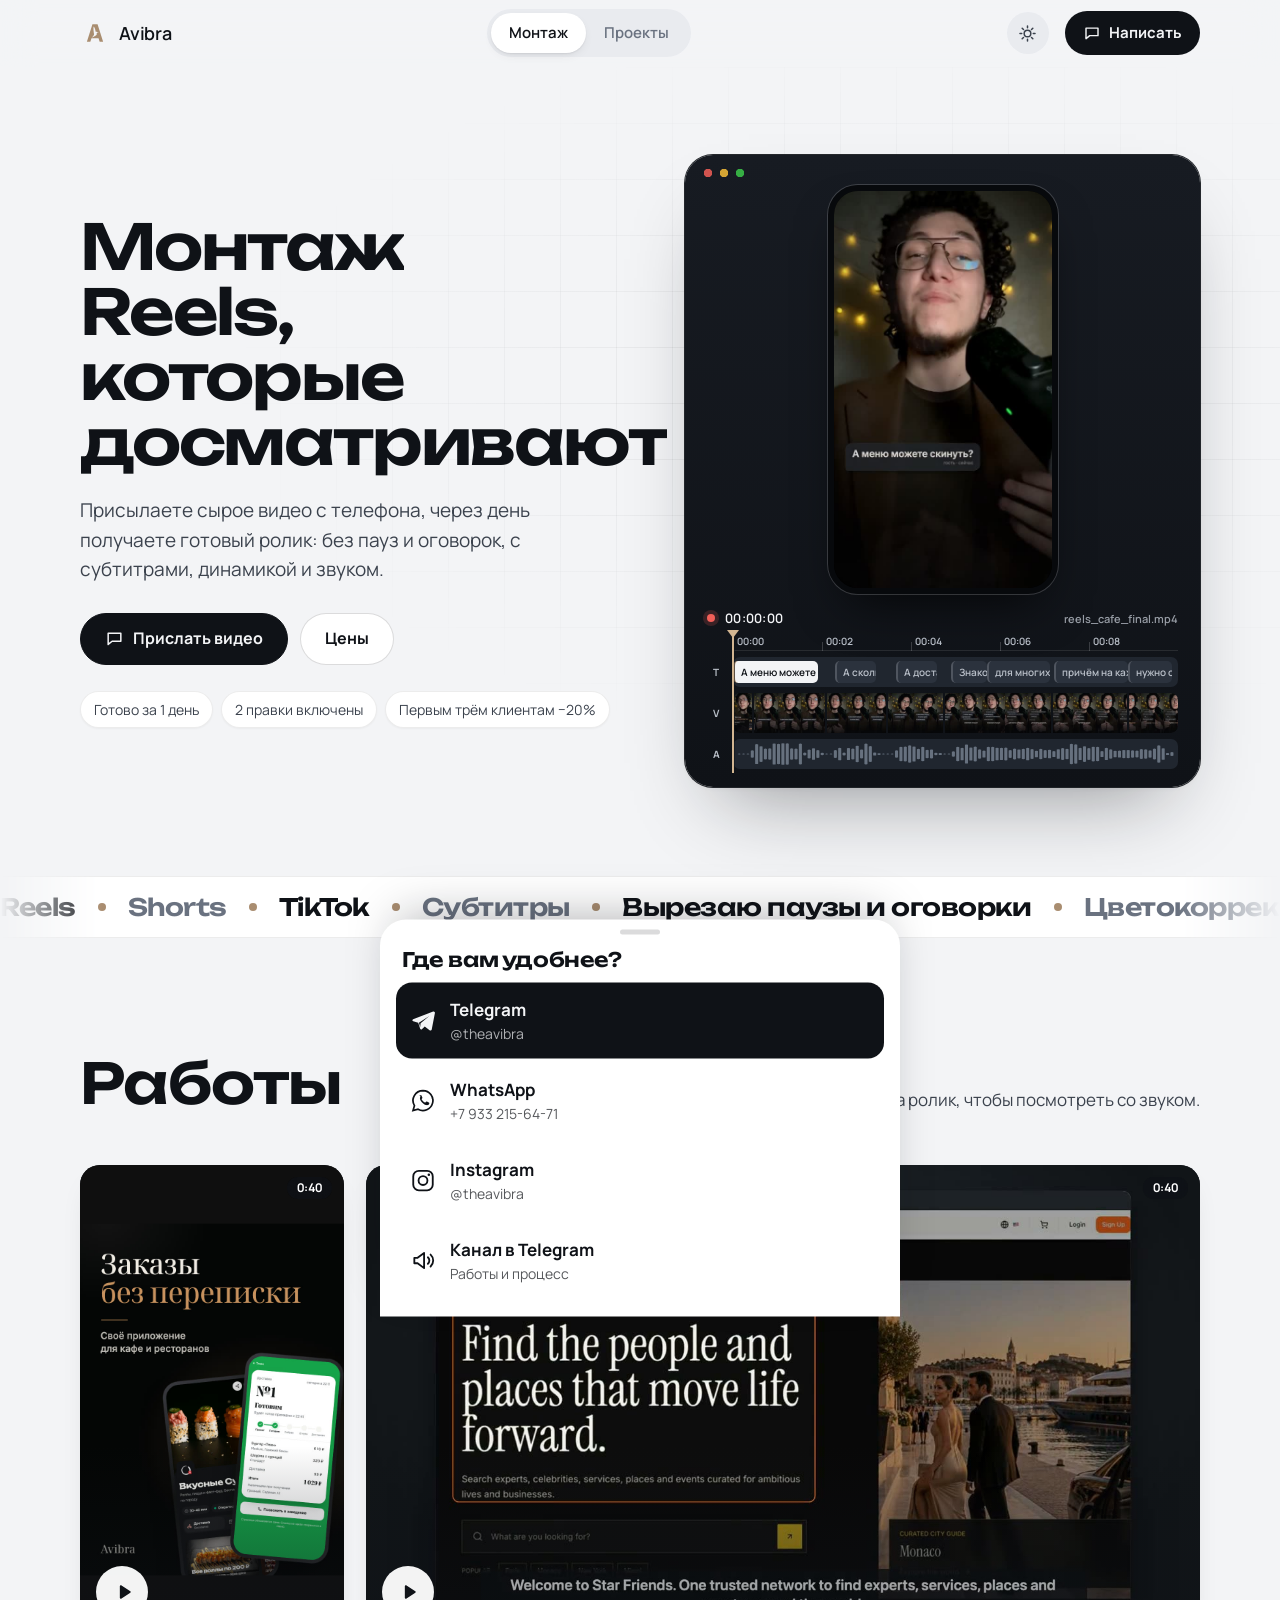
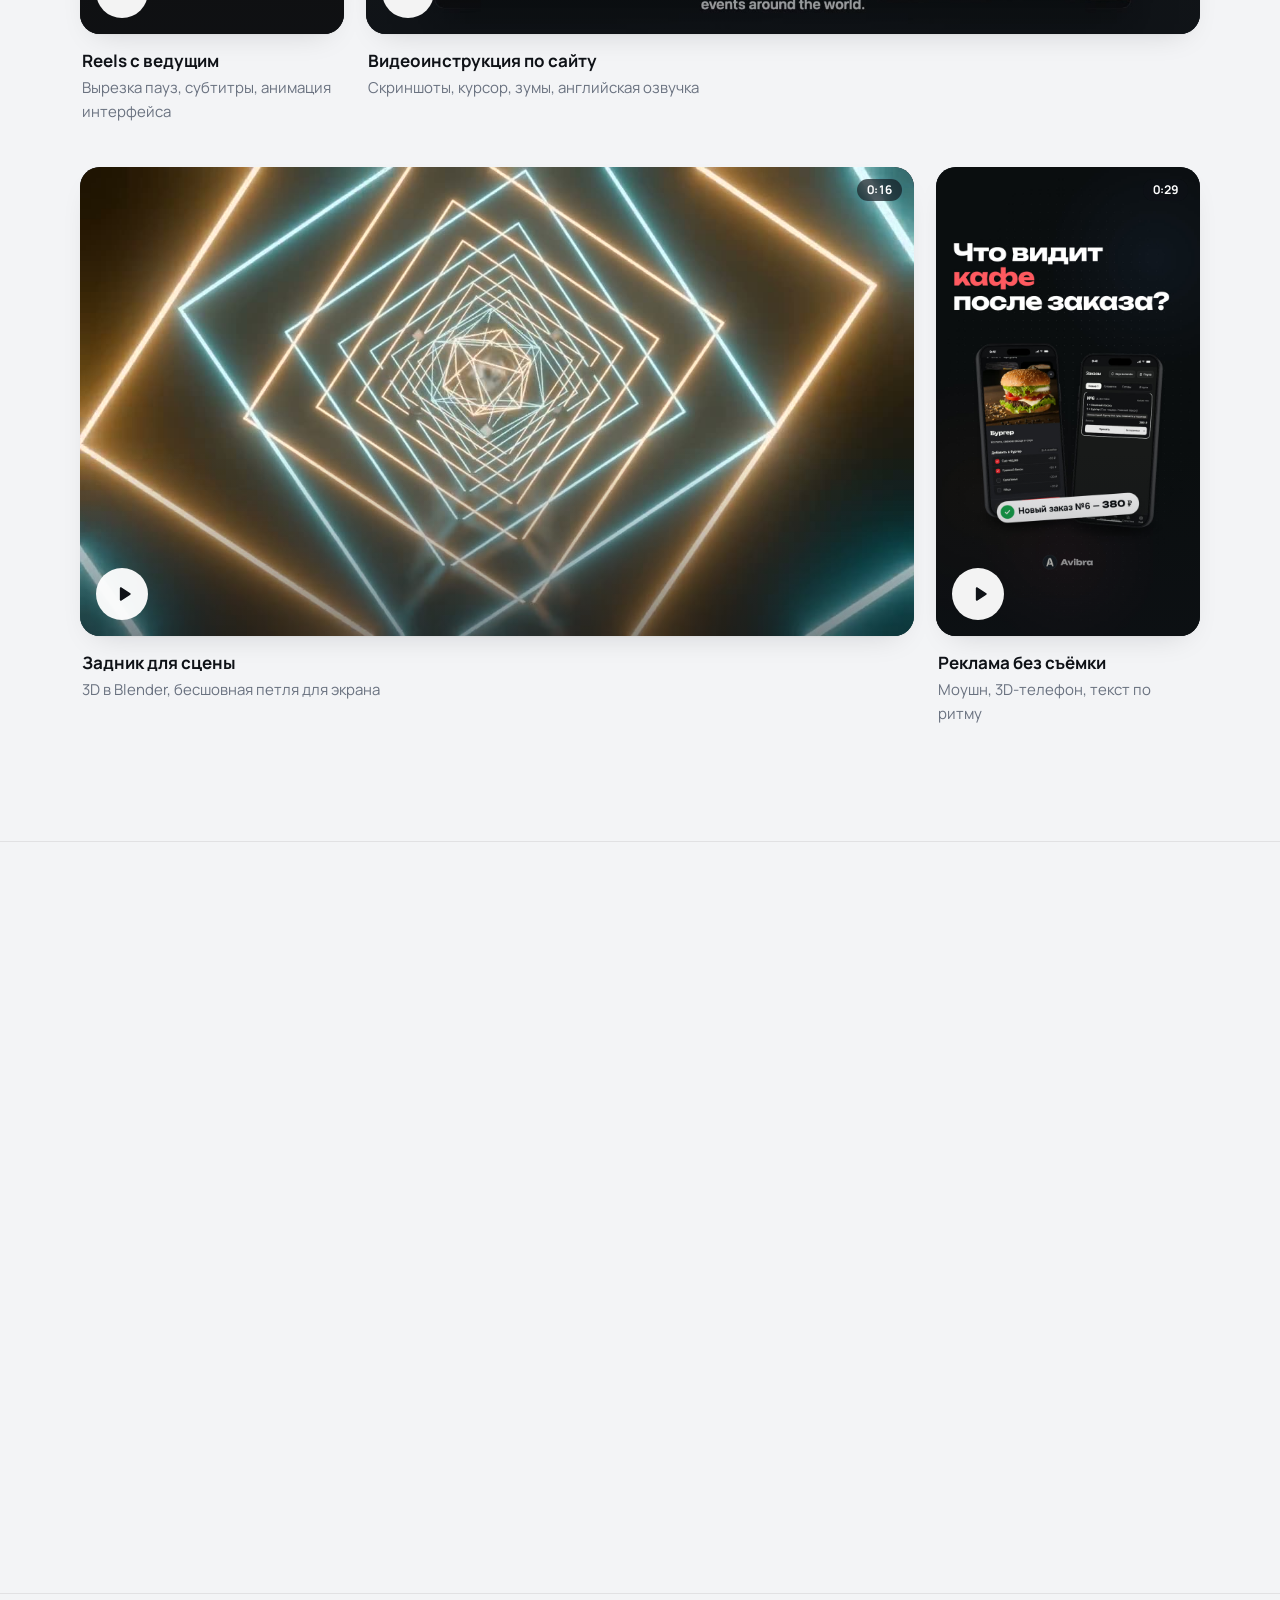
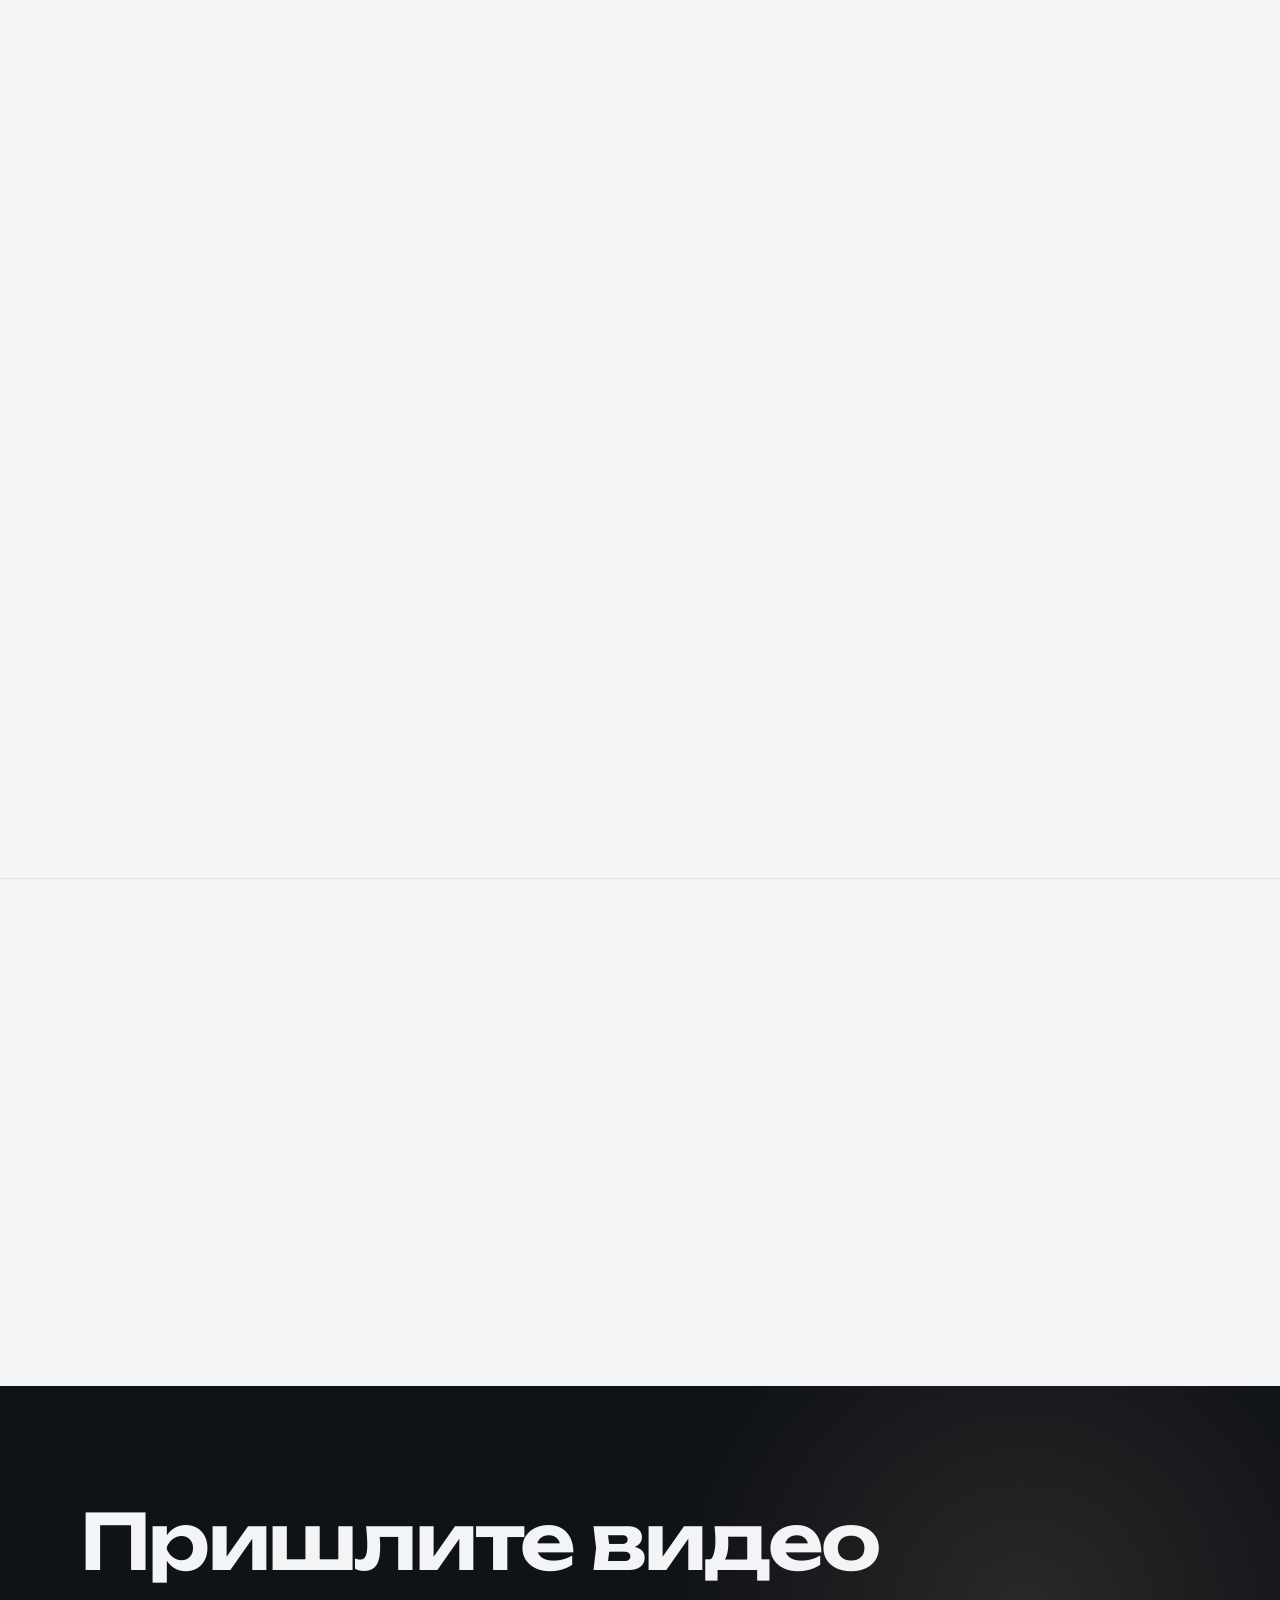
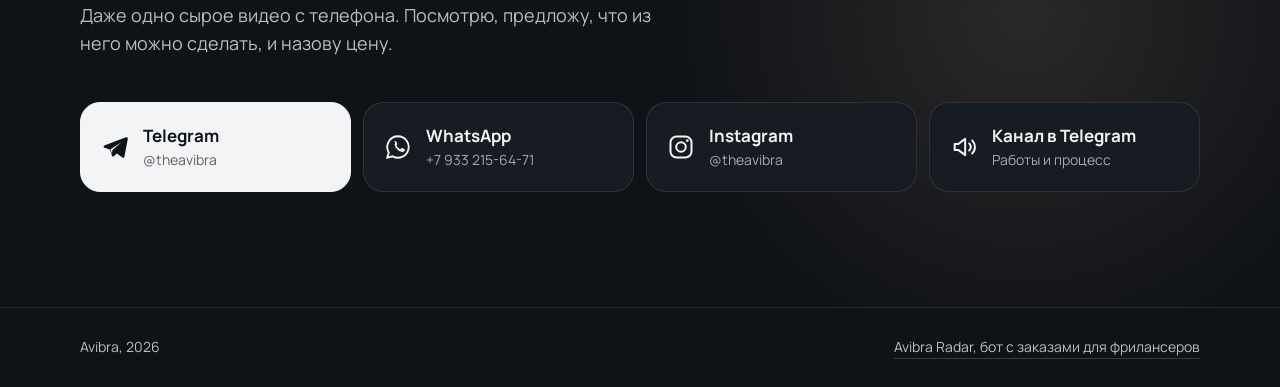
==== commit dab1eec1: "Переключатель темы, проект для кафе, обложка 9:16, кэш и оптимизация Co-Authored-By: Claude Opus 5.5" ====
--- a/montazh/index.html
+++ b/montazh/index.html
@@ -3,8 +3,8 @@
 <head>
 <meta charset="utf-8">
 <meta name="viewport" content="width=device-width, initial-scale=1, viewport-fit=cover">
-<meta name="theme-color" content="#F3F4F6">
-<meta name="color-scheme" content="light">
+<meta name="theme-color" media="(prefers-color-scheme: light)" content="#F3F4F6"><meta name="theme-color" media="(prefers-color-scheme: dark)" content="#0E1115">
+<meta name="color-scheme" content="light dark">
 
 <title>Монтаж Reels и коротких роликов, Avibra</title>
 <meta name="description" content="Монтирую Reels, Shorts и TikTok: вырезка пауз, субтитры, динамика и звук. От 1 000 ₽, готово за 1 день.">
@@ -14,19 +14,20 @@
 <link rel="icon" href="/v2/avibra-favicon.svg" type="image/svg+xml">
 <link rel="preload" href="/v2/fonts/unbounded.woff2" as="font" type="font/woff2" crossorigin>
 <link rel="preload" href="/v2/fonts/manrope.woff2" as="font" type="font/woff2" crossorigin>
-<link rel="stylesheet" href="/v2/style.css?v=12">
-<script>document.documentElement.classList.add('js')</script>
+<link rel="stylesheet" href="/v2/style.css?v=15">
+<script>(function(d){d.classList.add('js');var t;try{t=localStorage.getItem('theme')}catch(e){}d.dataset.theme=t||(matchMedia('(prefers-color-scheme: dark)').matches?'dark':'light');if(t)d.dataset.themeFixed='1'})(document.documentElement)</script>
 </head>
 <body>
 <div class="progress" aria-hidden="true"></div>
 <header class="bar">
   <div class="bar-in">
-    <a class="logo" href="/" aria-label="Avibra, на главную"><svg aria-hidden="true"><use href="/v2/icons.svg#mark"/></svg><span>Avibra</span></a>
+    <a class="logo" href="/" aria-label="Avibra, на главную"><svg aria-hidden="true"><use href="/v2/icons.svg?v=15#mark"/></svg><span>Avibra</span></a>
     <nav class="switch" aria-label="Направления">
       <a href="/montazh/" aria-current="page"><span class="pill"></span><span class="t">Монтаж</span></a>
       <a href="/proekty/"><span class="t">Проекты</span></a>
     </nav>
-    <button class="bar-cta" type="button" data-write><svg aria-hidden="true"><use href="/v2/icons.svg#msg"/></svg><span>Написать</span></button>
+    <button class="theme" type="button" aria-label="Сменить тему" title="Сменить тему"><svg aria-hidden="true"><use href="/v2/icons.svg?v=15#sun"/></svg><svg aria-hidden="true"><use href="/v2/icons.svg?v=15#moon"/></svg></button>
+    <button class="bar-cta" type="button" data-write><svg aria-hidden="true"><use href="/v2/icons.svg?v=15#msg"/></svg><span>Написать</span></button>
   </div>
 </header>
 <main>
@@ -36,7 +37,7 @@
       <h1><span class="w" style="--i:0"><span>Монтаж</span></span> <span class="w" style="--i:1"><span>Reels,</span></span> <span class="w" style="--i:2"><span>которые</span></span> <span class="w" style="--i:3"><span>досматривают</span></span></h1>
       <p class="lede">Присылаете сырое видео с телефона, через день получаете готовый ролик: без пауз и оговорок, с субтитрами, динамикой и звуком.</p>
       <div class="row">
-        <button class="btn btn-main" type="button" data-write><svg aria-hidden="true"><use href="/v2/icons.svg#msg"/></svg>Прислать видео</button>
+        <button class="btn btn-main" type="button" data-write><svg aria-hidden="true"><use href="/v2/icons.svg?v=15#msg"/></svg>Прислать видео</button>
         <a class="btn" href="#price">Цены</a>
       </div>
       <p class="facts"><span>Готово за 1 день</span><span>2 правки включены</span><span>Первым трём клиентам −20%</span></p>
@@ -66,33 +67,33 @@
     <div class="works">
 <figure class="work tall">
   <button class="work-play" type="button" data-src="/assets/video/reel-cafe.mp4" data-kind="tall" aria-label="Смотреть со звуком: Reels с ведущим">
-    <img src="/assets/video/reel-poster-v2.jpg" alt="" loading="lazy">
+    <img src="/assets/video/reel-poster-916.jpg" alt="" loading="lazy" decoding="async">
     <span class="dur">0:40</span>
-    <span class="play"><svg aria-hidden="true"><use href="/v2/icons.svg#play"/></svg></span>
+    <span class="play"><svg aria-hidden="true"><use href="/v2/icons.svg?v=15#play"/></svg></span>
   </button>
   <figcaption><b>Reels с ведущим</b><span>Вырезка пауз, субтитры, анимация интерфейса</span></figcaption>
 </figure>
 <figure class="work wide">
   <button class="work-play" type="button" data-src="/assets/video/guide-demo.mp4" data-kind="wide" aria-label="Смотреть со звуком: Видеоинструкция по сайту">
-    <img src="/assets/video/guide-poster.jpg" alt="" loading="lazy">
+    <img src="/assets/video/guide-poster.jpg" alt="" loading="lazy" decoding="async">
     <span class="dur">0:40</span>
-    <span class="play"><svg aria-hidden="true"><use href="/v2/icons.svg#play"/></svg></span>
+    <span class="play"><svg aria-hidden="true"><use href="/v2/icons.svg?v=15#play"/></svg></span>
   </button>
   <figcaption><b>Видеоинструкция по сайту</b><span>Скриншоты, курсор, зумы, английская озвучка</span></figcaption>
 </figure>
 <span class="works-break"></span><figure class="work wide">
   <button class="work-play" type="button" data-src="/assets/video/neon-loop.mp4" data-kind="wide" aria-label="Смотреть со звуком: Задник для сцены">
-    <img src="/assets/video/neon-poster.jpg" alt="" loading="lazy">
+    <img src="/assets/video/neon-poster.jpg" alt="" loading="lazy" decoding="async">
     <span class="dur">0:16</span>
-    <span class="play"><svg aria-hidden="true"><use href="/v2/icons.svg#play"/></svg></span>
+    <span class="play"><svg aria-hidden="true"><use href="/v2/icons.svg?v=15#play"/></svg></span>
   </button>
   <figcaption><b>Задник для сцены</b><span>3D в Blender, бесшовная петля для экрана</span></figcaption>
 </figure>
 <figure class="work tall">
   <button class="work-play" type="button" data-src="/assets/video/short-cafe.mp4" data-kind="tall" aria-label="Смотреть со звуком: Реклама без съёмки">
-    <img src="/assets/video/short-cover.jpg" alt="" loading="lazy">
+    <img src="/assets/video/short-cover.jpg" alt="" loading="lazy" decoding="async">
     <span class="dur">0:29</span>
-    <span class="play"><svg aria-hidden="true"><use href="/v2/icons.svg#play"/></svg></span>
+    <span class="play"><svg aria-hidden="true"><use href="/v2/icons.svg?v=15#play"/></svg></span>
   </button>
   <figcaption><b>Реклама без съёмки</b><span>Моушн, 3D-телефон, текст по ритму</span></figcaption>
 </figure>
@@ -150,10 +151,10 @@
     <h2>Пришлите видео</h2>
     <p>Даже одно сырое видео с телефона. Посмотрю, предложу, что из него можно сделать, и назову цену.</p>
     <div class="links">
-      <a href="https://t.me/theavibra" target="_blank" rel="noopener"><svg aria-hidden="true"><use href="/v2/icons.svg#tg"/></svg><b>Telegram</b><span>@theavibra</span></a>
-      <a href="https://wa.me/79332156471" target="_blank" rel="noopener"><svg aria-hidden="true"><use href="/v2/icons.svg#wa"/></svg><b>WhatsApp</b><span>+7 933 215-64-71</span></a>
-      <a href="https://www.instagram.com/theavibra/" target="_blank" rel="noopener"><svg aria-hidden="true"><use href="/v2/icons.svg#ig"/></svg><b>Instagram</b><span>@theavibra</span></a>
-      <a href="https://t.me/avibralog" target="_blank" rel="noopener"><svg aria-hidden="true"><use href="/v2/icons.svg#ch"/></svg><b>Канал в Telegram</b><span>Работы и процесс</span></a>
+      <a href="https://t.me/theavibra" target="_blank" rel="noopener"><svg aria-hidden="true"><use href="/v2/icons.svg?v=15#tg"/></svg><b>Telegram</b><span>@theavibra</span></a>
+      <a href="https://wa.me/79332156471" target="_blank" rel="noopener"><svg aria-hidden="true"><use href="/v2/icons.svg?v=15#wa"/></svg><b>WhatsApp</b><span>+7 933 215-64-71</span></a>
+      <a href="https://www.instagram.com/theavibra/" target="_blank" rel="noopener"><svg aria-hidden="true"><use href="/v2/icons.svg?v=15#ig"/></svg><b>Instagram</b><span>@theavibra</span></a>
+      <a href="https://t.me/avibralog" target="_blank" rel="noopener"><svg aria-hidden="true"><use href="/v2/icons.svg?v=15#ch"/></svg><b>Канал в Telegram</b><span>Работы и процесс</span></a>
     </div>
   </div>
 </section>
@@ -164,21 +165,21 @@
   </div>
 </footer>
 
-<button class="fab" type="button" data-write><svg aria-hidden="true"><use href="/v2/icons.svg#msg"/></svg>Написать</button>
+<button class="fab" type="button" data-write><svg aria-hidden="true"><use href="/v2/icons.svg?v=15#msg"/></svg>Написать</button>
 <div class="sheet-bg"></div>
 <div class="sheet" role="dialog" aria-label="Как связаться">
   <div class="grab"></div>
   <h3>Где вам удобнее?</h3>
-  <a href="https://t.me/theavibra" target="_blank" rel="noopener"><svg aria-hidden="true"><use href="/v2/icons.svg#tg"/></svg><b>Telegram</b><span>@theavibra</span></a>
-  <a href="https://wa.me/79332156471" target="_blank" rel="noopener"><svg aria-hidden="true"><use href="/v2/icons.svg#wa"/></svg><b>WhatsApp</b><span>+7 933 215-64-71</span></a>
-  <a href="https://www.instagram.com/theavibra/" target="_blank" rel="noopener"><svg aria-hidden="true"><use href="/v2/icons.svg#ig"/></svg><b>Instagram</b><span>@theavibra</span></a>
-  <a href="https://t.me/avibralog" target="_blank" rel="noopener"><svg aria-hidden="true"><use href="/v2/icons.svg#ch"/></svg><b>Канал в Telegram</b><span>Работы и процесс</span></a>
+  <a href="https://t.me/theavibra" target="_blank" rel="noopener"><svg aria-hidden="true"><use href="/v2/icons.svg?v=15#tg"/></svg><b>Telegram</b><span>@theavibra</span></a>
+  <a href="https://wa.me/79332156471" target="_blank" rel="noopener"><svg aria-hidden="true"><use href="/v2/icons.svg?v=15#wa"/></svg><b>WhatsApp</b><span>+7 933 215-64-71</span></a>
+  <a href="https://www.instagram.com/theavibra/" target="_blank" rel="noopener"><svg aria-hidden="true"><use href="/v2/icons.svg?v=15#ig"/></svg><b>Instagram</b><span>@theavibra</span></a>
+  <a href="https://t.me/avibralog" target="_blank" rel="noopener"><svg aria-hidden="true"><use href="/v2/icons.svg?v=15#ch"/></svg><b>Канал в Telegram</b><span>Работы и процесс</span></a>
 </div>
 
 <dialog class="lb" aria-label="Просмотр видео">
-  <button class="lb-x" type="button" aria-label="Закрыть"><svg aria-hidden="true"><use href="/v2/icons.svg#x"/></svg></button>
+  <button class="lb-x" type="button" aria-label="Закрыть"><svg aria-hidden="true"><use href="/v2/icons.svg?v=15#x"/></svg></button>
   <div class="lb-box"></div>
 </dialog>
-<script src="/v2/main.js?v=12" defer></script>
+<script src="/v2/main.js?v=15" defer></script>
 </body>
 </html>
--- a/v2/style.css
+++ b/v2/style.css
@@ -19,9 +19,19 @@
   --shadow:0 1px 2px rgba(15,18,23,.04),0 12px 32px -16px rgba(15,18,23,.18);
   --shadow-lg:0 2px 4px rgba(15,18,23,.04),0 40px 80px -36px rgba(15,18,23,.45);
 }
+/* dark theme: chosen in the header or taken from the device (data-theme is set before the first paint) */
+:root[data-theme=dark]{
+    --bg:#0E1115;--surf:#161A20;--surf2:#1E232B;
+    --fg:#EEF0F3;--fg2:#B4BAC3;--mute:#8A929E;
+    --line:rgba(238,240,243,.08);--line2:rgba(238,240,243,.16);
+    --night:#1A1F27;--night2:#20262F;--night3:#2A313B;--night4:#353D48;
+    --brd:#C9AC88;
+    --shadow:0 1px 2px rgba(0,0,0,.3),0 12px 32px -16px rgba(0,0,0,.6);
+    --shadow-lg:0 2px 4px rgba(0,0,0,.3),0 40px 80px -36px rgba(0,0,0,.85);
+}
 *,*::before,*::after{box-sizing:border-box}
 html{-webkit-text-size-adjust:100%;-webkit-tap-highlight-color:transparent;scroll-behavior:smooth;scroll-padding-top:80px}
-body{margin:0;background:var(--bg);color:var(--fg);font:400 17px/1.55 var(--fb);overflow-x:clip}
+body{margin:0;transition:background-color .35s,color .35s;background:var(--bg);color:var(--fg);font:400 17px/1.55 var(--fb);overflow-x:clip}
 img,video{display:block;max-width:100%;height:auto}
 a{color:inherit}
 h1,h2,h3{margin:0;font-family:var(--fd);font-weight:600;letter-spacing:-.02em;line-height:1.08}
@@ -62,6 +72,12 @@
 .switch a .t{position:relative;z-index:1}
 .switch a[aria-current]{color:var(--fg)}
 .switch .pill{position:absolute;inset:0;border-radius:999px;background:var(--surf);box-shadow:0 1px 2px rgba(15,18,23,.08),0 4px 12px -4px rgba(15,18,23,.12)}
+.theme{position:relative;width:42px;height:42px;border-radius:50%;display:grid;place-items:center;color:var(--fg2);background:var(--surf2);transition:background .2s,color .2s}
+.theme svg{grid-area:1/1;width:19px;height:19px;transition:transform .5s var(--spring),opacity .3s}
+.theme svg:last-child,[data-theme=dark] .theme svg:first-child{opacity:0;transform:rotate(-90deg) scale(.5)}
+[data-theme=dark] .theme svg:last-child{opacity:1;transform:none}
+@media (hover:hover) and (pointer:fine){.theme:hover{color:var(--fg)}}
+.theme:active{transform:scale(.92)}
 .bar-cta{display:flex;align-items:center;gap:8px;padding:10px 18px;border-radius:999px;background:var(--fg);color:var(--on);font-weight:700;font-size:15px;transition:transform .12s var(--e),background .2s}
 .bar-cta svg{width:18px;height:18px}
 .bar-cta:active,.btn:active{transform:scale(.96)}
@@ -71,6 +87,7 @@
   .switch{margin:0 0 0 auto}
   .switch a{padding:7px 14px;font-size:14px}
   .bar-cta{display:none}
+  .theme{width:38px;height:38px}
 }
 
 /* ---------- buttons ---------- */
@@ -95,7 +112,7 @@
 /* a faint grid of timeline ticks behind the hero, fading out to the sides */
 .hero::before{content:"";position:absolute;inset:0;background-image:linear-gradient(var(--line) 1px,transparent 1px),linear-gradient(90deg,var(--line) 1px,transparent 1px);background-size:56px 56px;mask-image:radial-gradient(70% 60% at 70% 40%,#000 0%,transparent 75%);-webkit-mask-image:radial-gradient(70% 60% at 70% 40%,#000 0%,transparent 75%);pointer-events:none}
 .hero-in{position:relative;display:grid;grid-template-columns:minmax(0,1.05fr) minmax(0,1fr);gap:clamp(32px,5vw,72px);align-items:center}
-.hero h1{font-size:clamp(38px,5.6vw,76px);font-weight:600;line-height:1.04;letter-spacing:-.035em;text-wrap:balance}
+.hero h1{font-size:clamp(36px,4.9vw,68px);hyphens:auto;-webkit-hyphens:auto;overflow-wrap:break-word;font-weight:600;line-height:1.04;letter-spacing:-.035em;text-wrap:balance}
 .lede{margin-top:22px;max-width:34em;font-size:clamp(17px,1.5vw,19px);color:var(--fg2)}
 .hero .row{margin-top:28px}
 .facts{margin-top:26px;display:flex;flex-wrap:wrap;gap:8px}
@@ -184,6 +201,7 @@
 /* ---------- running strip of what I do, between the hero and the sections ---------- */
 .marquee{position:relative;overflow:hidden;padding:18px 0;border-block:1px solid var(--line);background:var(--surf);mask-image:linear-gradient(90deg,transparent,#000 8%,#000 92%,transparent);-webkit-mask-image:linear-gradient(90deg,transparent,#000 8%,#000 92%,transparent)}
 .marquee-track{display:flex;width:max-content;animation:marquee 38s linear infinite}
+.marquee.off .marquee-track{animation-play-state:paused}
 .marquee span{display:flex;align-items:center;gap:22px;padding-right:22px;font:600 clamp(18px,2vw,24px)/1 var(--fd);letter-spacing:-.02em;white-space:nowrap;color:var(--fg)}
 .marquee span::after{content:"";width:8px;height:8px;border-radius:50%;background:var(--br);flex:none}
 .marquee span:nth-child(even){color:var(--mute)}
@@ -191,7 +209,7 @@
 @media (hover:hover){.marquee:hover .marquee-track{animation-play-state:paused}}
 
 /* ---------- sections ---------- */
-.sec{padding:clamp(64px,9vw,120px) 0}
+.sec{padding:clamp(64px,9vw,120px) 0;content-visibility:auto;contain-intrinsic-size:auto 900px}
 .sec+.sec{border-top:1px solid var(--line)}
 .sec-head{display:flex;flex-wrap:wrap;align-items:end;justify-content:space-between;gap:12px 32px;margin-bottom:clamp(28px,4vw,52px)}
 .sec-head h2{font-size:clamp(30px,4.4vw,56px)}
@@ -399,3 +417,14 @@
   .steps::after{transform:none}
   .marquee-track{animation:none}
 }
+
+/* dark theme: component tweaks placed last so they win over the base rules above */
+[data-theme=dark] .bar{background:rgba(14,17,21,.78)}
+[data-theme=dark] .bar.scrolled{background:rgba(14,17,21,.9)}
+[data-theme=dark] .btn-main,[data-theme=dark] .bar-cta,[data-theme=dark] .fab,[data-theme=dark] .sheet a:first-of-type{background:var(--fg);color:var(--bg);border-color:var(--fg)}
+@media (hover:hover) and (pointer:fine){[data-theme=dark] .btn-main:hover,[data-theme=dark] .bar-cta:hover{background:#fff}}
+[data-theme=dark] .play{background:rgba(238,240,243,.95)}
+[data-theme=dark] .contact{background:#151A21}
+[data-theme=dark] .foot{background:#151A21}
+[data-theme=dark] .tier.pick{background:var(--night3);border-color:var(--br)}
+[data-theme=dark] .editor{box-shadow:0 0 0 1px var(--nline2),var(--shadow-lg)}
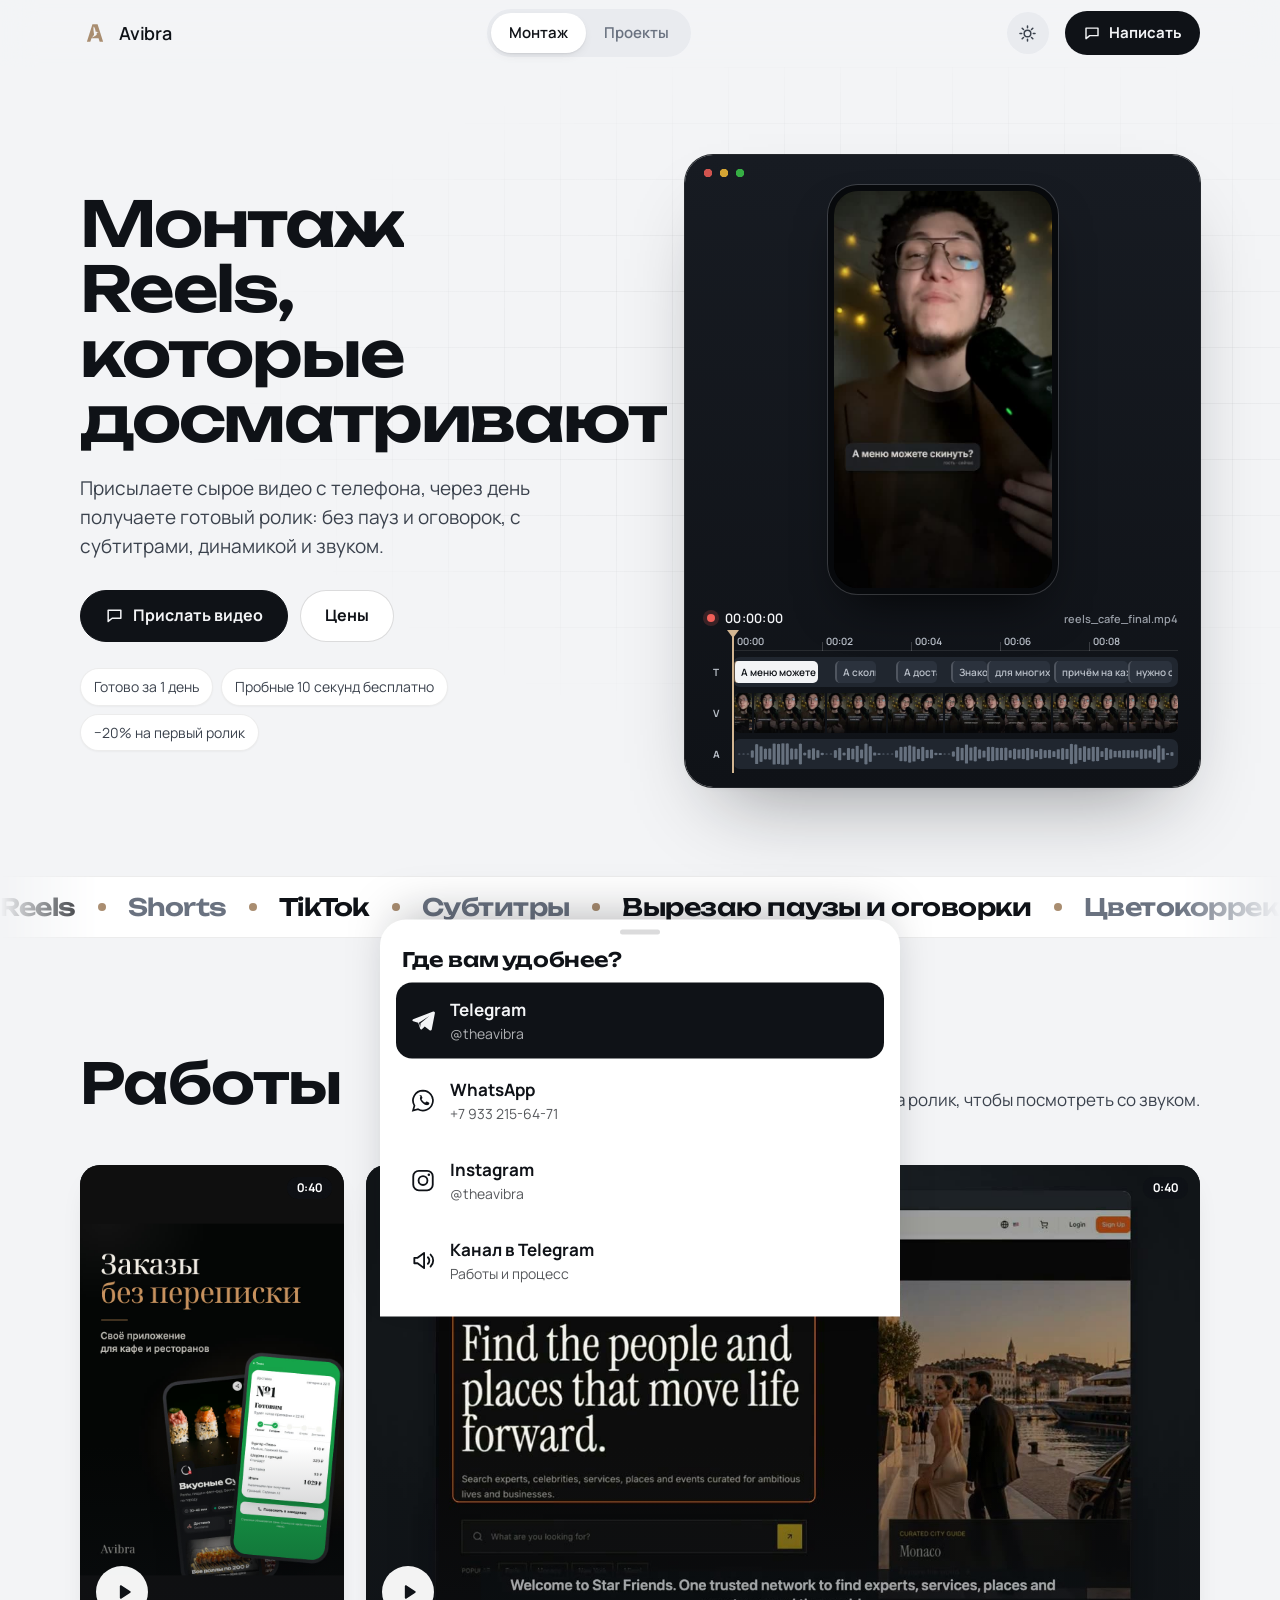
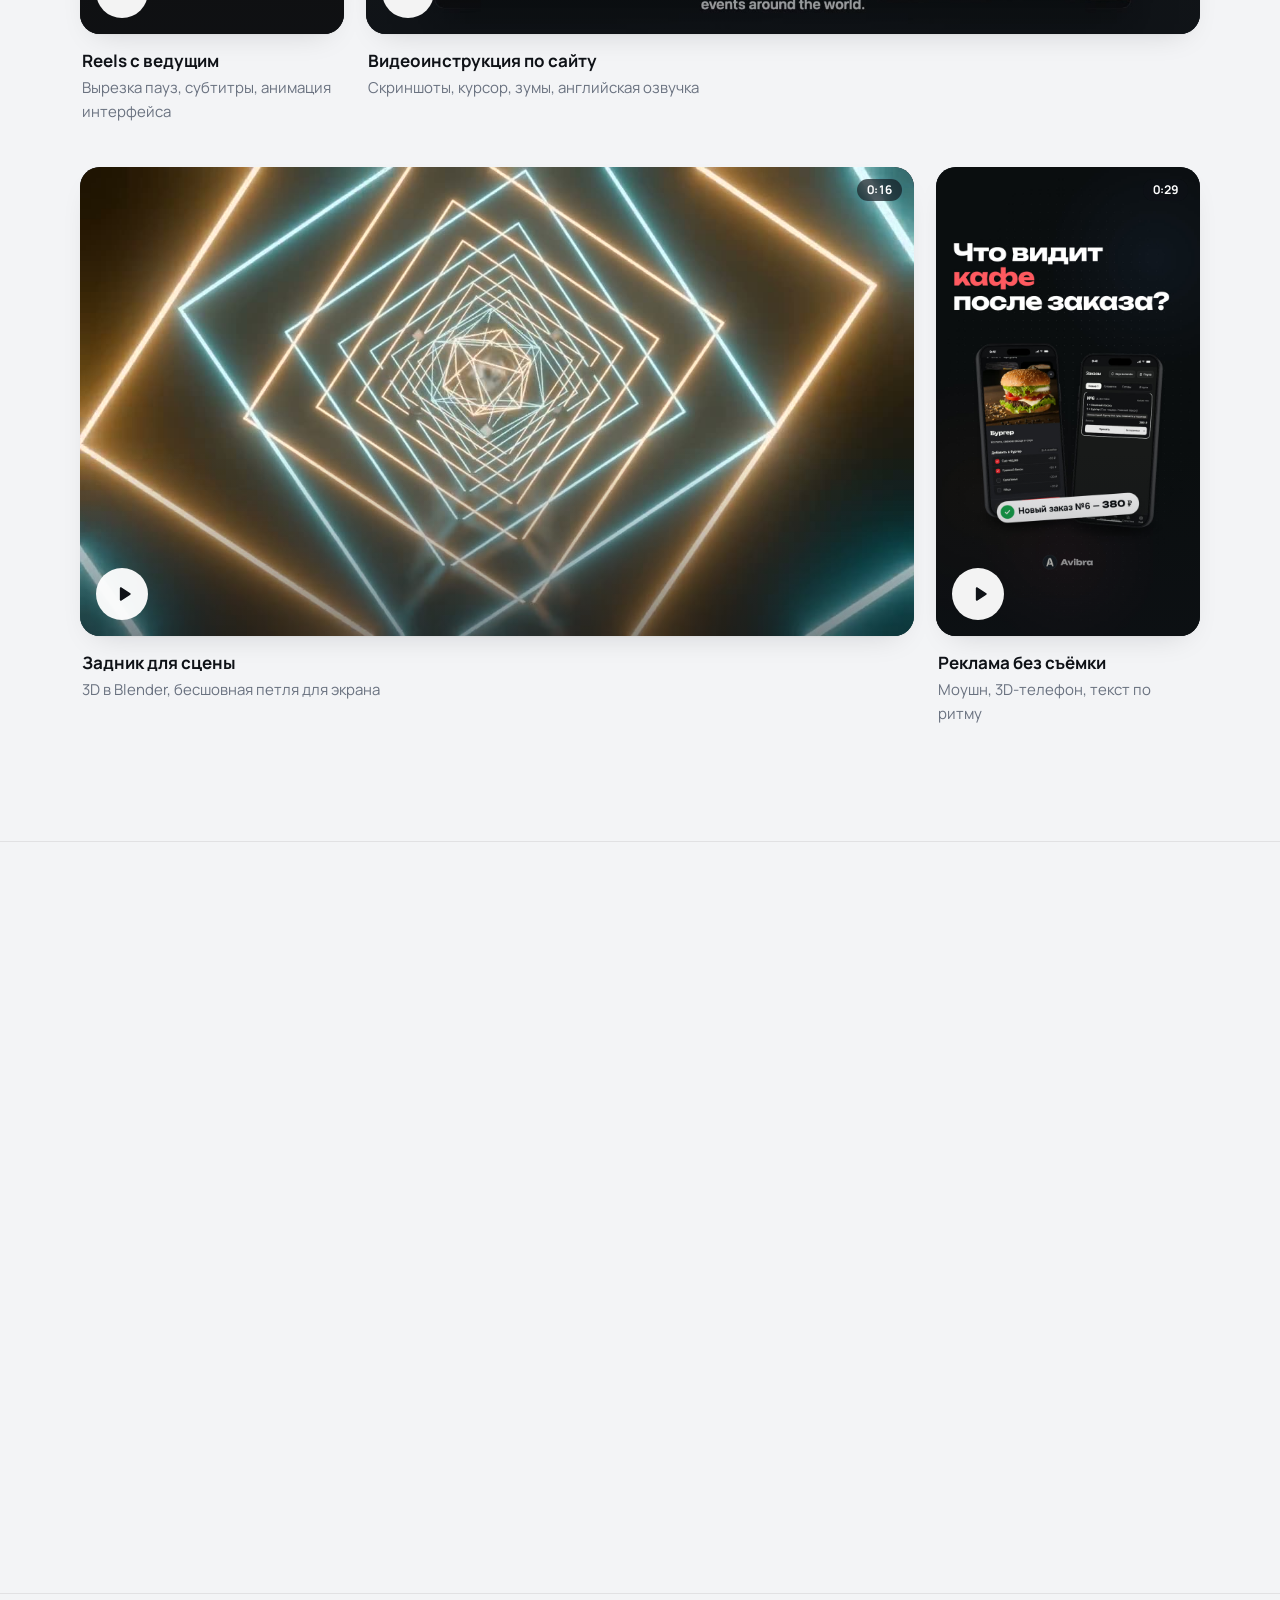
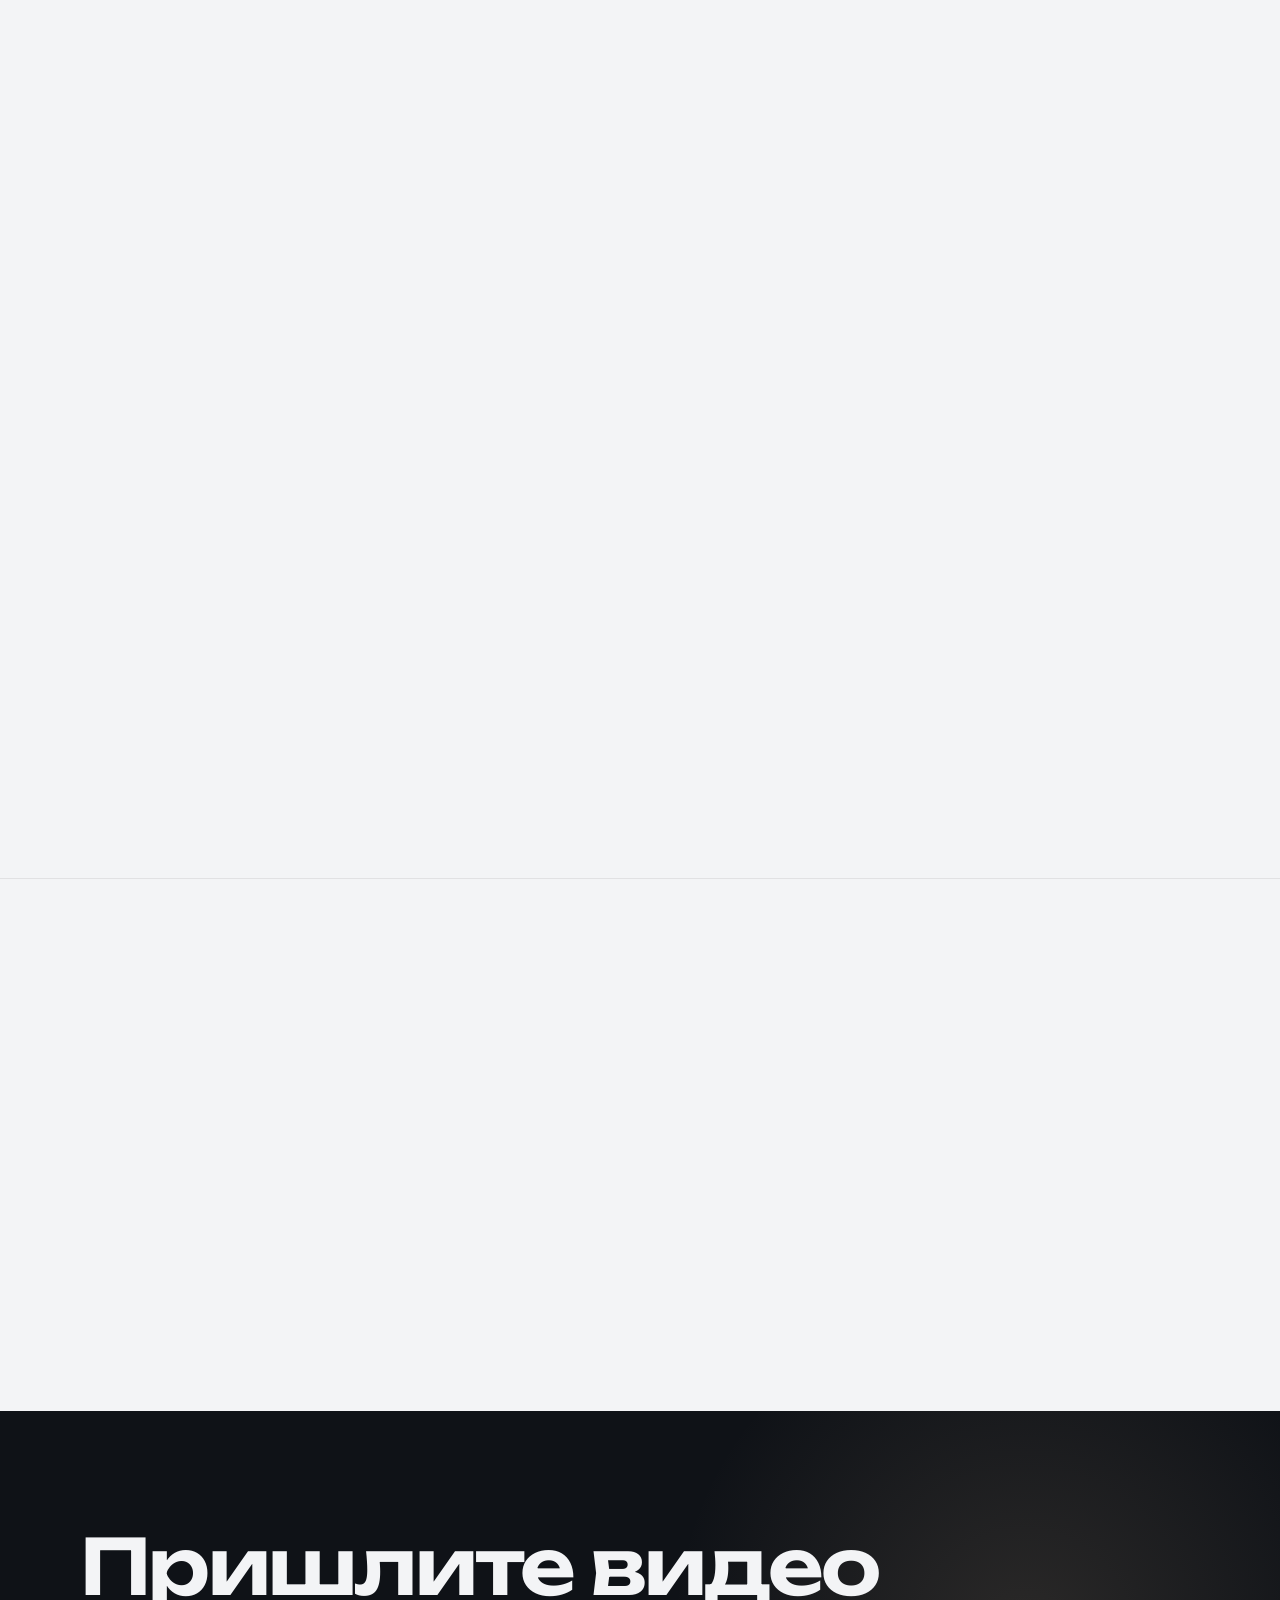
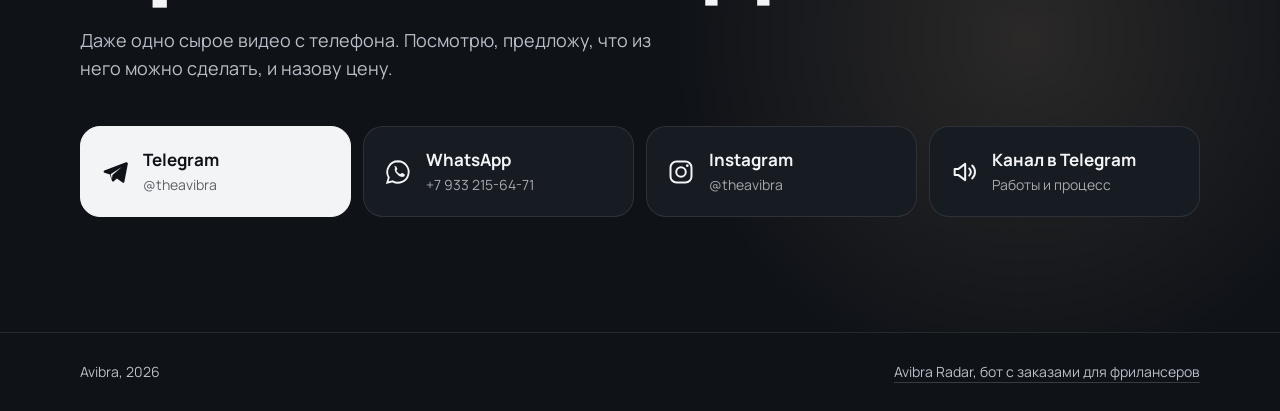
==== commit 0c4b3323: "Цены монтажа: предоплата 50%, пробный фрагмент, −20% на первый ролик; демо суши в тёмной теме; ссылк" ====
--- a/montazh/index.html
+++ b/montazh/index.html
@@ -14,20 +14,20 @@
 <link rel="icon" href="/v2/avibra-favicon.svg" type="image/svg+xml">
 <link rel="preload" href="/v2/fonts/unbounded.woff2" as="font" type="font/woff2" crossorigin>
 <link rel="preload" href="/v2/fonts/manrope.woff2" as="font" type="font/woff2" crossorigin>
-<link rel="stylesheet" href="/v2/style.css?v=15">
+<link rel="stylesheet" href="/v2/style.css?v=16">
 <script>(function(d){d.classList.add('js');var t;try{t=localStorage.getItem('theme')}catch(e){}d.dataset.theme=t||(matchMedia('(prefers-color-scheme: dark)').matches?'dark':'light');if(t)d.dataset.themeFixed='1'})(document.documentElement)</script>
 </head>
 <body>
 <div class="progress" aria-hidden="true"></div>
 <header class="bar">
   <div class="bar-in">
-    <a class="logo" href="/" aria-label="Avibra, на главную"><svg aria-hidden="true"><use href="/v2/icons.svg?v=15#mark"/></svg><span>Avibra</span></a>
+    <a class="logo" href="/" aria-label="Avibra, на главную"><svg aria-hidden="true"><use href="/v2/icons.svg?v=16#mark"/></svg><span>Avibra</span></a>
     <nav class="switch" aria-label="Направления">
       <a href="/montazh/" aria-current="page"><span class="pill"></span><span class="t">Монтаж</span></a>
       <a href="/proekty/"><span class="t">Проекты</span></a>
     </nav>
-    <button class="theme" type="button" aria-label="Сменить тему" title="Сменить тему"><svg aria-hidden="true"><use href="/v2/icons.svg?v=15#sun"/></svg><svg aria-hidden="true"><use href="/v2/icons.svg?v=15#moon"/></svg></button>
-    <button class="bar-cta" type="button" data-write><svg aria-hidden="true"><use href="/v2/icons.svg?v=15#msg"/></svg><span>Написать</span></button>
+    <button class="theme" type="button" aria-label="Сменить тему" title="Сменить тему"><svg aria-hidden="true"><use href="/v2/icons.svg?v=16#sun"/></svg><svg aria-hidden="true"><use href="/v2/icons.svg?v=16#moon"/></svg></button>
+    <button class="bar-cta" type="button" data-write><svg aria-hidden="true"><use href="/v2/icons.svg?v=16#msg"/></svg><span>Написать</span></button>
   </div>
 </header>
 <main>
@@ -37,10 +37,10 @@
       <h1><span class="w" style="--i:0"><span>Монтаж</span></span> <span class="w" style="--i:1"><span>Reels,</span></span> <span class="w" style="--i:2"><span>которые</span></span> <span class="w" style="--i:3"><span>досматривают</span></span></h1>
       <p class="lede">Присылаете сырое видео с телефона, через день получаете готовый ролик: без пауз и оговорок, с субтитрами, динамикой и звуком.</p>
       <div class="row">
-        <button class="btn btn-main" type="button" data-write><svg aria-hidden="true"><use href="/v2/icons.svg?v=15#msg"/></svg>Прислать видео</button>
+        <button class="btn btn-main" type="button" data-write><svg aria-hidden="true"><use href="/v2/icons.svg?v=16#msg"/></svg>Прислать видео</button>
         <a class="btn" href="#price">Цены</a>
       </div>
-      <p class="facts"><span>Готово за 1 день</span><span>2 правки включены</span><span>Первым трём клиентам −20%</span></p>
+      <p class="facts"><span>Готово за 1 день</span><span>Пробные 10 секунд бесплатно</span><span>−20% на первый ролик</span></p>
     </div>
     <div class="stage" data-show="m"><div class="stage-m"><div class="editor" data-len="10.0">
   <div class="phone">
@@ -69,7 +69,7 @@
   <button class="work-play" type="button" data-src="/assets/video/reel-cafe.mp4" data-kind="tall" aria-label="Смотреть со звуком: Reels с ведущим">
     <img src="/assets/video/reel-poster-916.jpg" alt="" loading="lazy" decoding="async">
     <span class="dur">0:40</span>
-    <span class="play"><svg aria-hidden="true"><use href="/v2/icons.svg?v=15#play"/></svg></span>
+    <span class="play"><svg aria-hidden="true"><use href="/v2/icons.svg?v=16#play"/></svg></span>
   </button>
   <figcaption><b>Reels с ведущим</b><span>Вырезка пауз, субтитры, анимация интерфейса</span></figcaption>
 </figure>
@@ -77,7 +77,7 @@
   <button class="work-play" type="button" data-src="/assets/video/guide-demo.mp4" data-kind="wide" aria-label="Смотреть со звуком: Видеоинструкция по сайту">
     <img src="/assets/video/guide-poster.jpg" alt="" loading="lazy" decoding="async">
     <span class="dur">0:40</span>
-    <span class="play"><svg aria-hidden="true"><use href="/v2/icons.svg?v=15#play"/></svg></span>
+    <span class="play"><svg aria-hidden="true"><use href="/v2/icons.svg?v=16#play"/></svg></span>
   </button>
   <figcaption><b>Видеоинструкция по сайту</b><span>Скриншоты, курсор, зумы, английская озвучка</span></figcaption>
 </figure>
@@ -85,7 +85,7 @@
   <button class="work-play" type="button" data-src="/assets/video/neon-loop.mp4" data-kind="wide" aria-label="Смотреть со звуком: Задник для сцены">
     <img src="/assets/video/neon-poster.jpg" alt="" loading="lazy" decoding="async">
     <span class="dur">0:16</span>
-    <span class="play"><svg aria-hidden="true"><use href="/v2/icons.svg?v=15#play"/></svg></span>
+    <span class="play"><svg aria-hidden="true"><use href="/v2/icons.svg?v=16#play"/></svg></span>
   </button>
   <figcaption><b>Задник для сцены</b><span>3D в Blender, бесшовная петля для экрана</span></figcaption>
 </figure>
@@ -93,7 +93,7 @@
   <button class="work-play" type="button" data-src="/assets/video/short-cafe.mp4" data-kind="tall" aria-label="Смотреть со звуком: Реклама без съёмки">
     <img src="/assets/video/short-cover.jpg" alt="" loading="lazy" decoding="async">
     <span class="dur">0:29</span>
-    <span class="play"><svg aria-hidden="true"><use href="/v2/icons.svg?v=15#play"/></svg></span>
+    <span class="play"><svg aria-hidden="true"><use href="/v2/icons.svg?v=16#play"/></svg></span>
   </button>
   <figcaption><b>Реклама без съёмки</b><span>Моушн, 3D-телефон, текст по ритму</span></figcaption>
 </figure>
@@ -111,7 +111,7 @@
 
 <section class="sec" id="price">
   <div class="wrap">
-    <div class="sec-head"><h2>Цены</h2><p>За один ролик. Точную цену назову, когда посмотрю исходник, и она не изменится по ходу работы.</p></div>
+    <div class="sec-head"><h2>Цены</h2><p>За один ролик. Точную цену назову, когда посмотрю исходник, и она не изменится по ходу работы. Скидки не суммируются.</p></div>
     <div class="tiers">
   <div class="tier">
     <h3>Простой</h3><p class="note">Говорящая голова, сторис, ролик-ответ</p>
@@ -133,7 +133,7 @@
   </div>
 </div>
 
-    <div class="deals"><p><b>−20%</b><span>первым трём клиентам на первый заказ</span></p><p><b>−15%</b><span>на пакет от 8 роликов в месяц</span></p><p><b>2 правки</b><span>включены в цену любого ролика</span></p></div>
+    <div class="deals"><p><b>−20%</b><span>на первый ролик</span></p><p><b>−15%</b><span>на пакет от 8 роликов в месяц</span></p><p><b>2 правки</b><span>включены, каждая следующая 300 ₽</span></p></div>
 
   </div>
 </section>
@@ -141,7 +141,7 @@
 <section class="sec">
   <div class="wrap">
     <div class="sec-head"><h2>Как работаем</h2></div>
-    <ol class="steps"><li><span class="when">Сегодня</span><b>Присылаете видео</b><p>Файлы в Telegram, WhatsApp или ссылкой на диск, плюс пример того, что нравится.</p></li><li><span class="when">Через час</span><b>Называю цену и срок</b><p>Смотрю исходник и фиксирую стоимость до начала работы.</p></li><li><span class="when">Завтра</span><b>Готовый ролик</b><p>Пакет роликов делаю по графику, который удобен вам.</p></li><li><span class="when">После</span><b>Правки и оплата</b><p>Две правки включены. Оплата, когда ролик вам понравился.</p></li></ol>
+    <ol class="steps"><li><span class="when">Сегодня</span><b>Присылаете видео</b><p>Файлы в Telegram, WhatsApp или ссылкой на диск, плюс пример того, что нравится.</p></li><li><span class="when">Через час</span><b>Цена и пробный фрагмент</b><p>Фиксирую стоимость. Если хотите, бесплатно смонтирую 10 секунд, чтобы вы оценили стиль.</p></li><li><span class="when">Завтра</span><b>Предоплата и ролик</b><p>После предоплаты 50% делаю ролик целиком. Пакет роликов по графику, который удобен вам.</p></li><li><span class="when">После</span><b>Правки и остаток</b><p>Две правки включены, каждая следующая 300 ₽. Остаток оплаты, когда ролик вам понравился.</p></li></ol>
 
   </div>
 </section>
@@ -151,10 +151,10 @@
     <h2>Пришлите видео</h2>
     <p>Даже одно сырое видео с телефона. Посмотрю, предложу, что из него можно сделать, и назову цену.</p>
     <div class="links">
-      <a href="https://t.me/theavibra" target="_blank" rel="noopener"><svg aria-hidden="true"><use href="/v2/icons.svg?v=15#tg"/></svg><b>Telegram</b><span>@theavibra</span></a>
-      <a href="https://wa.me/79332156471" target="_blank" rel="noopener"><svg aria-hidden="true"><use href="/v2/icons.svg?v=15#wa"/></svg><b>WhatsApp</b><span>+7 933 215-64-71</span></a>
-      <a href="https://www.instagram.com/theavibra/" target="_blank" rel="noopener"><svg aria-hidden="true"><use href="/v2/icons.svg?v=15#ig"/></svg><b>Instagram</b><span>@theavibra</span></a>
-      <a href="https://t.me/avibralog" target="_blank" rel="noopener"><svg aria-hidden="true"><use href="/v2/icons.svg?v=15#ch"/></svg><b>Канал в Telegram</b><span>Работы и процесс</span></a>
+      <a href="https://t.me/theavibra" target="_blank" rel="noopener"><svg aria-hidden="true"><use href="/v2/icons.svg?v=16#tg"/></svg><b>Telegram</b><span>@theavibra</span></a>
+      <a href="https://wa.me/79332156471" target="_blank" rel="noopener"><svg aria-hidden="true"><use href="/v2/icons.svg?v=16#wa"/></svg><b>WhatsApp</b><span>+7 933 215-64-71</span></a>
+      <a href="https://www.instagram.com/theavibra/" target="_blank" rel="noopener"><svg aria-hidden="true"><use href="/v2/icons.svg?v=16#ig"/></svg><b>Instagram</b><span>@theavibra</span></a>
+      <a href="https://t.me/avibralog" target="_blank" rel="noopener"><svg aria-hidden="true"><use href="/v2/icons.svg?v=16#ch"/></svg><b>Канал в Telegram</b><span>Работы и процесс</span></a>
     </div>
   </div>
 </section>
@@ -165,21 +165,21 @@
   </div>
 </footer>
 
-<button class="fab" type="button" data-write><svg aria-hidden="true"><use href="/v2/icons.svg?v=15#msg"/></svg>Написать</button>
+<button class="fab" type="button" data-write><svg aria-hidden="true"><use href="/v2/icons.svg?v=16#msg"/></svg>Написать</button>
 <div class="sheet-bg"></div>
 <div class="sheet" role="dialog" aria-label="Как связаться">
   <div class="grab"></div>
   <h3>Где вам удобнее?</h3>
-  <a href="https://t.me/theavibra" target="_blank" rel="noopener"><svg aria-hidden="true"><use href="/v2/icons.svg?v=15#tg"/></svg><b>Telegram</b><span>@theavibra</span></a>
-  <a href="https://wa.me/79332156471" target="_blank" rel="noopener"><svg aria-hidden="true"><use href="/v2/icons.svg?v=15#wa"/></svg><b>WhatsApp</b><span>+7 933 215-64-71</span></a>
-  <a href="https://www.instagram.com/theavibra/" target="_blank" rel="noopener"><svg aria-hidden="true"><use href="/v2/icons.svg?v=15#ig"/></svg><b>Instagram</b><span>@theavibra</span></a>
-  <a href="https://t.me/avibralog" target="_blank" rel="noopener"><svg aria-hidden="true"><use href="/v2/icons.svg?v=15#ch"/></svg><b>Канал в Telegram</b><span>Работы и процесс</span></a>
+  <a href="https://t.me/theavibra" target="_blank" rel="noopener"><svg aria-hidden="true"><use href="/v2/icons.svg?v=16#tg"/></svg><b>Telegram</b><span>@theavibra</span></a>
+  <a href="https://wa.me/79332156471" target="_blank" rel="noopener"><svg aria-hidden="true"><use href="/v2/icons.svg?v=16#wa"/></svg><b>WhatsApp</b><span>+7 933 215-64-71</span></a>
+  <a href="https://www.instagram.com/theavibra/" target="_blank" rel="noopener"><svg aria-hidden="true"><use href="/v2/icons.svg?v=16#ig"/></svg><b>Instagram</b><span>@theavibra</span></a>
+  <a href="https://t.me/avibralog" target="_blank" rel="noopener"><svg aria-hidden="true"><use href="/v2/icons.svg?v=16#ch"/></svg><b>Канал в Telegram</b><span>Работы и процесс</span></a>
 </div>
 
 <dialog class="lb" aria-label="Просмотр видео">
-  <button class="lb-x" type="button" aria-label="Закрыть"><svg aria-hidden="true"><use href="/v2/icons.svg?v=15#x"/></svg></button>
+  <button class="lb-x" type="button" aria-label="Закрыть"><svg aria-hidden="true"><use href="/v2/icons.svg?v=16#x"/></svg></button>
   <div class="lb-box"></div>
 </dialog>
-<script src="/v2/main.js?v=15" defer></script>
+<script src="/v2/main.js?v=16" defer></script>
 </body>
 </html>
